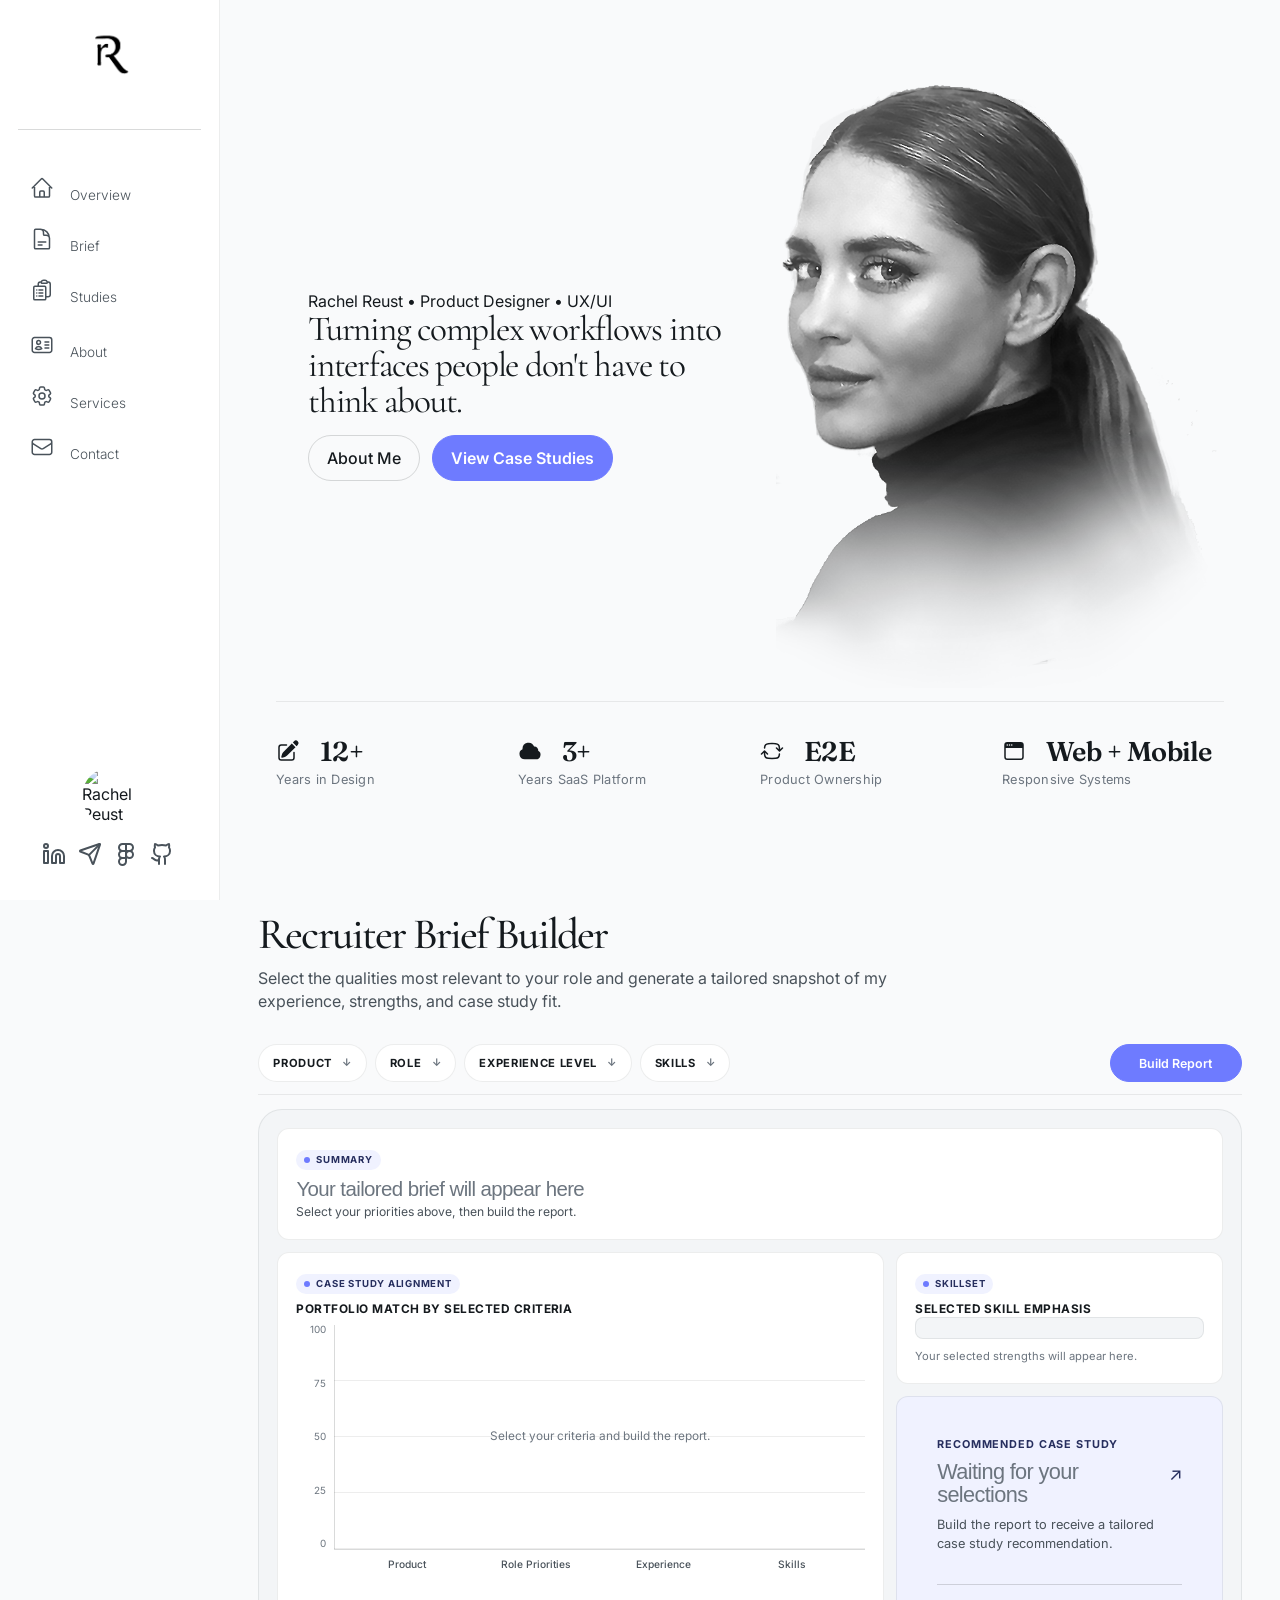
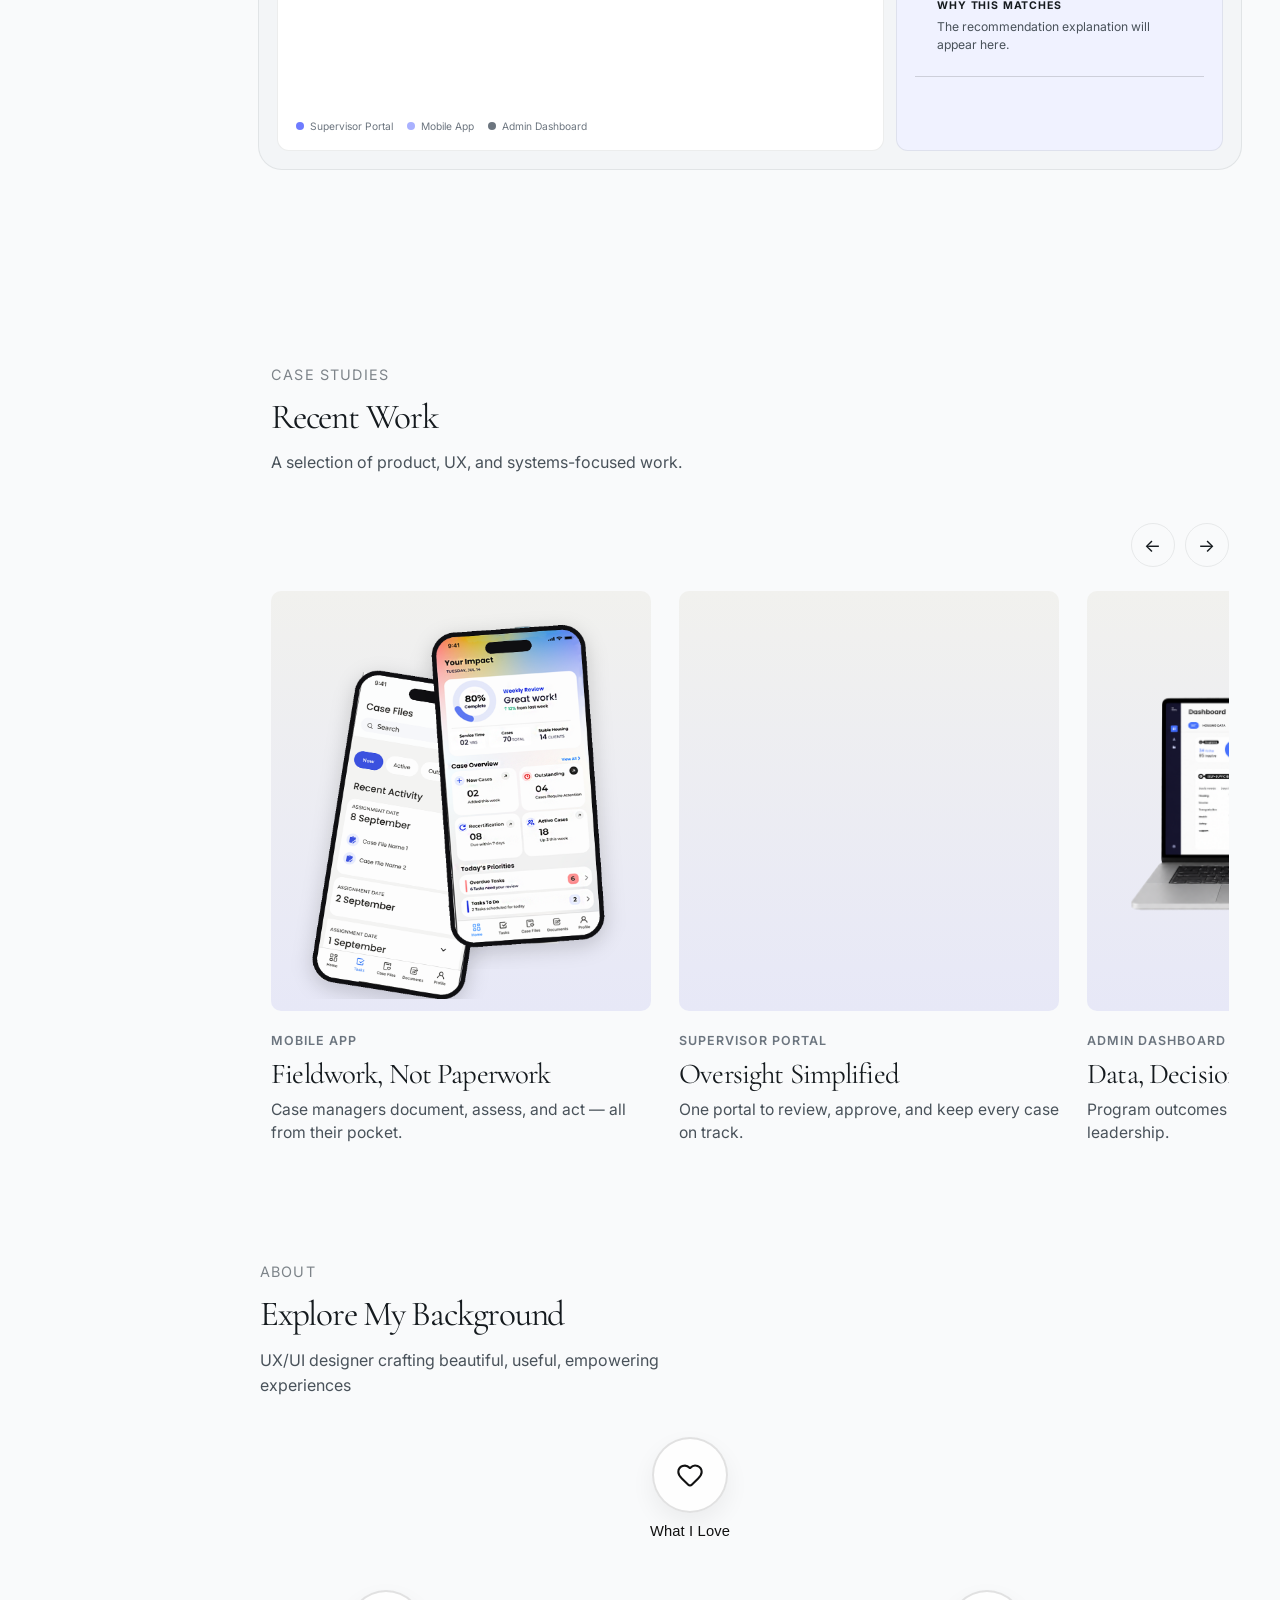
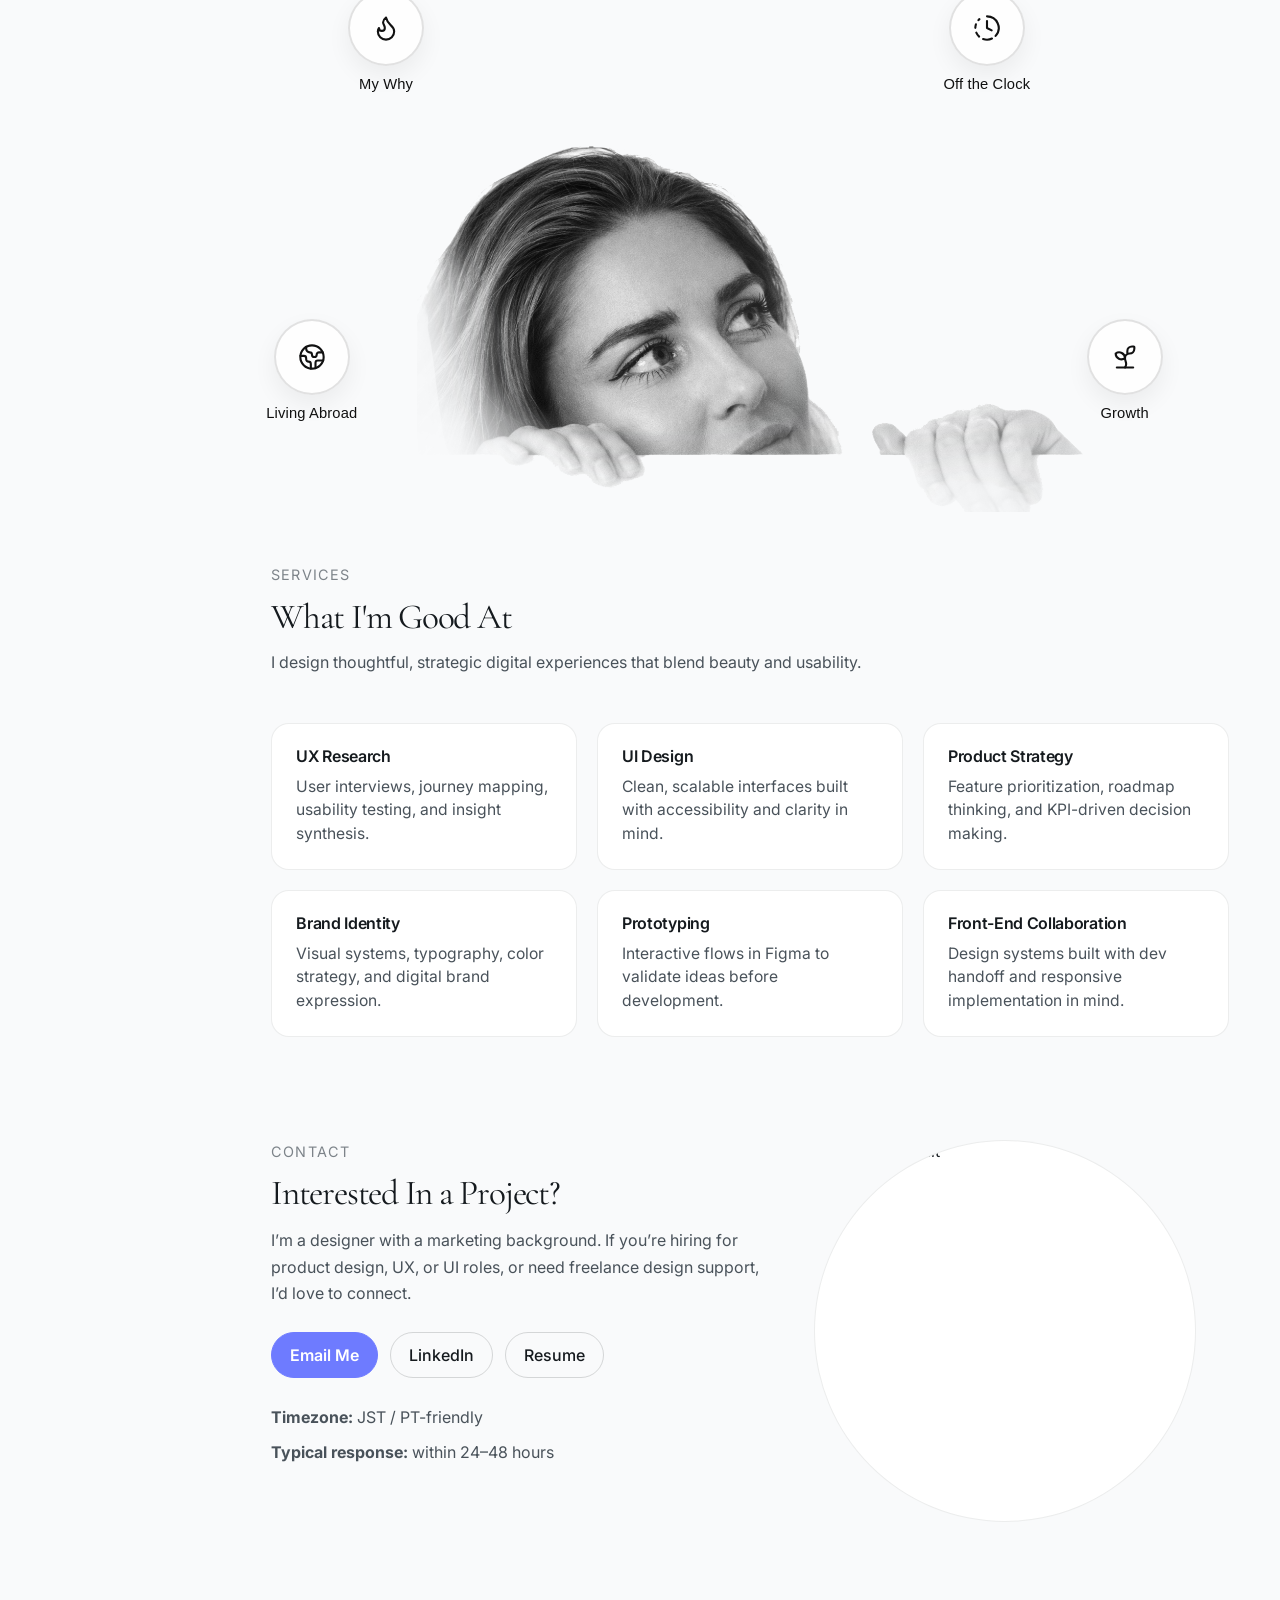
==== index.html @ 9872419d "Move website files to root for Vercel" ====
<!DOCTYPE html>
<html lang="en">
<head>
  <meta charset="UTF-8" />
  <meta http-equiv="X-UA-Compatible" content="IE=edge" />
  <meta name="viewport" content="width=device-width, initial-scale=1.0" />
  <title>Rachel Reust Portfolio</title>

  <link rel="preconnect" href="https://fonts.googleapis.com" />
  <link rel="preconnect" href="https://fonts.gstatic.com" crossorigin />
  <link
    href="https://fonts.googleapis.com/css2?family=Cormorant+Garamond:wght@500;600;700&family=Fraunces:opsz,wght@9..144,500;9..144,600;9..144,700&family=Inter:wght@400;500;600;700&display=swap"
    rel="stylesheet"
  />

  <link rel="stylesheet" href="css/index.css" />
</head>
<body>
  <nav class="mobileNav" aria-label="Mobile navigation">
    <a href="index.html#heroGrid" class="mobileNavLogo">
      <img src="images/RR-logo.png" alt="Rachel Reust home" />
    </a>
  
    <button
      class="mobileMenuButton"
      type="button"
      aria-label="Open navigation menu"
      aria-expanded="false"
      aria-controls="mobileMenu"
    >
      <svg
        class="menuOpenIcon"
        xmlns="http://www.w3.org/2000/svg"
        viewBox="0 0 24 24"
        fill="none"
        stroke="currentColor"
        stroke-width="2"
        stroke-linecap="round"
      >
        <path d="M4 6h16" />
        <path d="M4 12h16" />
        <path d="M4 18h16" />
      </svg>
  
      <svg
        class="menuCloseIcon"
        xmlns="http://www.w3.org/2000/svg"
        viewBox="0 0 24 24"
        fill="none"
        stroke="currentColor"
        stroke-width="2"
        stroke-linecap="round"
      >
        <path d="M18 6 6 18" />
        <path d="m6 6 12 12" />
      </svg>
    </button>
  
    <div class="mobileMenu" id="mobileMenu">
      <a href="index.html#heroGrid">Overview</a>
      <a href="index.html#recruiterBrief">Brief</a>

      <div class="mobileMenuLabel">Case Studies</div>
  
      <a href="supervisor-case-management-portal.html">
        Supervisor Case Management Portal
      </a>
  
      <a href="admin-panel-case-study.html">
        Admin Reporting Dashboard
      </a>
  
      <a href="mobile-app.html">
        Mobile Case Management App
      </a>
  
      <a href="index.html#aboutHero">About</a>
      <a href="index.html#servicesSection">Services</a>
      <a href="index.html#contact">Contact</a>
    </div>
  </nav>
  <nav id="navBar" aria-label="Primary">
    <div class="navProfile">
      <img
        src="images/RR-logo.png"
        class="logoImg"
        alt="Rachel Reust logo"
      />
    </div>
  
    <div id="sideNavigation">
      <a href="#heroGrid" class="navLink">
        <svg
          xmlns="http://www.w3.org/2000/svg"
          fill="none"
          viewBox="0 0 24 24"
          stroke-width="1.5"
          stroke="currentColor"
          class="navIcon"
        >
          <path
            stroke-linecap="round"
            stroke-linejoin="round"
            d="m2.25 12 8.954-8.955c.44-.439 1.152-.439 1.591 0L21.75 12M4.5 9.75v10.125c0 .621.504 1.125 1.125 1.125H9.75v-4.875c0-.621.504-1.125 1.125-1.125h2.25c.621 0 1.125.504 1.125 1.125V21h4.125c.621 0 1.125-.504 1.125-1.125V9.75M8.25 21h8.25"
          />
        </svg>
  
        <span>Overview</span>
      </a>
  

      <a href="#recruiterBrief" class="navLink">
        <svg
          xmlns="http://www.w3.org/2000/svg"
          fill="none"
          viewBox="0 0 24 24"
          stroke-width="1.5"
          stroke="currentColor"
          class="navIcon"
        >
          <path
            stroke-linecap="round"
            stroke-linejoin="round"
            d="M19.5 14.25v-2.625a3.375 3.375 0 0 0-3.375-3.375h-1.5A1.125 1.125 0 0 1 13.5 7.125v-1.5a3.375 3.375 0 0 0-3.375-3.375H8.25m0 12.75h7.5m-7.5 3H12M10.5 2.25H5.625c-.621 0-1.125.504-1.125 1.125v17.25c0 .621.504 1.125 1.125 1.125h12.75c.621 0 1.125-.504 1.125-1.125V11.25a9 9 0 0 0-9-9Z"
          />
        </svg>

        <span>Brief</span>
      </a>

      <div class="navGroup">
        <a class="navTrigger navLink" href="#studies">
          <svg
            xmlns="http://www.w3.org/2000/svg"
            fill="none"
            viewBox="0 0 24 24"
            stroke-width="1.5"
            stroke="currentColor"
            class="navIcon"
          >
            <path
              stroke-linecap="round"
              stroke-linejoin="round"
              d="M9 12h3.75M9 15h3.75M9 18h3.75m3 .75H18a2.25 2.25 0 0 0 2.25-2.25V6.108c0-1.135-.845-2.098-1.976-2.192a48.424 48.424 0 0 0-1.123-.08m-5.801 0c-.065.21-.1.433-.1.664 0 .414.336.75.75.75h4.5a.75.75 0 0 0 .75-.75 2.25 2.25 0 0 0-.1-.664m-5.8 0A2.251 2.251 0 0 1 13.5 2.25H15c1.012 0 1.867.668 2.15 1.586m-5.8 0c-.376.023-.75.05-1.124.08C9.095 4.01 8.25 4.973 8.25 6.108V8.25m0 0H4.875c-.621 0-1.125.504-1.125 1.125v11.25c0 .621.504 1.125 1.125 1.125h9.75c.621 0 1.125-.504 1.125-1.125V9.375c0-.621-.504-1.125-1.125-1.125H8.25ZM6.75 12h.008v.008H6.75V12Zm0 3h.008v.008H6.75V15Zm0 3h.008v.008H6.75V18Z"
            />
          </svg>
  
          <span>Studies</span>
        </a>
  
        <div class="subMenu">
          <a href="supervisor-case-management-portal.html">
            Supervisor Case Management Portal
          </a>
  
          <a href="admin-panel-case-study.html">
            Admin Reporting Dashboard
          </a>
  
          <a href="mobile-app.html">
            Mobile Case Management App
          </a>
        </div>
      </div>
  
      <a href="#aboutHero" class="navLink">
        <svg
          xmlns="http://www.w3.org/2000/svg"
          fill="none"
          viewBox="0 0 24 24"
          stroke-width="1.5"
          stroke="currentColor"
          class="navIcon"
        >
          <path
            stroke-linecap="round"
            stroke-linejoin="round"
            d="M15 9h3.75M15 12h3.75M15 15h3.75M4.5 19.5h15a2.25 2.25 0 0 0 2.25-2.25V6.75A2.25 2.25 0 0 0 19.5 4.5h-15a2.25 2.25 0 0 0-2.25 2.25v10.5A2.25 2.25 0 0 0 4.5 19.5Zm6-10.125a1.875 1.875 0 1 1-3.75 0 1.875 1.875 0 0 1 3.75 0Zm1.294 6.336a6.721 6.721 0 0 1-3.17.789 6.721 6.721 0 0 1-3.168-.789 3.376 3.376 0 0 1 6.338 0Z"
          />
        </svg>
  
        <span>About</span>
      </a>
  
      <a href="#servicesSection" class="navLink">
        <svg
          xmlns="http://www.w3.org/2000/svg"
          fill="none"
          viewBox="0 0 24 24"
          stroke-width="1.5"
          stroke="currentColor"
          class="navIcon"
        >
          <path
            stroke-linecap="round"
            stroke-linejoin="round"
            d="M9.594 3.94c.09-.542.56-.94 1.11-.94h2.593c.55 0 1.02.398 1.11.94l.213 1.281c.063.374.313.686.645.87.074.04.147.083.22.127.325.196.72.257 1.075.124l1.217-.456a1.125 1.125 0 0 1 1.37.49l1.296 2.247a1.125 1.125 0 0 1-.26 1.431l-1.003.827c-.293.241-.438.613-.43.992a7.723 7.723 0 0 1 0 .255c-.008.378.137.75.43.991l1.004.827c.424.35.534.955.26 1.43l-1.298 2.247a1.125 1.125 0 0 1-1.369.491l-1.217-.456c-.355-.133-.75-.072-1.076.124a6.47 6.47 0 0 1-.22.128c-.331.183-.581.495-.644.869l-.213 1.281c-.09.543-.56.94-1.11.94h-2.594c-.55 0-1.019-.398-1.11-.94l-.213-1.281c-.062-.374-.312-.686-.644-.87a6.52 6.52 0 0 1-.22-.127c-.325-.196-.72-.257-1.076-.124l-1.217.456a1.125 1.125 0 0 1-1.369-.49l-1.297-2.247a1.125 1.125 0 0 1 .26-1.431l1.004-.827c.292-.24.437-.613.43-.991a6.932 6.932 0 0 1 0-.255c.007-.38-.138-.751-.43-.992l-1.004-.827a1.125 1.125 0 0 1-.26-1.43l1.297-2.247a1.125 1.125 0 0 1 1.37-.491l1.216.456c.356.133.751.072 1.076-.124.072-.044.146-.086.22-.128.332-.183.582-.495.644-.869l.214-1.28Z"
          />
  
          <path
            stroke-linecap="round"
            stroke-linejoin="round"
            d="M15 12a3 3 0 1 1-6 0 3 3 0 0 1 6 0Z"
          />
        </svg>
  
        <span>Services</span>
      </a>
  
      <a href="#contact" class="navLink">
        <svg
          xmlns="http://www.w3.org/2000/svg"
          fill="none"
          viewBox="0 0 24 24"
          stroke-width="1.5"
          stroke="currentColor"
          class="navIcon"
        >
          <path
            stroke-linecap="round"
            stroke-linejoin="round"
            d="M21.75 6.75v10.5a2.25 2.25 0 0 1-2.25 2.25h-15a2.25 2.25 0 0 1-2.25-2.25V6.75m19.5 0A2.25 2.25 0 0 0 19.5 4.5h-15a2.25 2.25 0 0 0-2.25 2.25m19.5 0v.243a2.25 2.25 0 0 1-1.07 1.916l-7.5 4.615a2.25 2.25 0 0 1-2.36 0L3.32 8.91a2.25 2.25 0 0 1-1.07-1.916V6.75"
          />
        </svg>
  
        <span>Contact</span>
      </a>
    </div>
  
    <img
      src="images/portrait.png"
      class="profilePic"
      alt="Rachel Reust profile portrait"
    />
  
    <div class="social-icons">
      <a href="#" class="icon-link" aria-label="LinkedIn">
        <svg
          xmlns="http://www.w3.org/2000/svg"
          viewBox="0 0 24 24"
          fill="none"
          stroke="currentColor"
          stroke-width="2"
          stroke-linecap="round"
          stroke-linejoin="round"
        >
          <path d="M16 8a6 6 0 0 1 6 6v7h-4v-7a2 2 0 0 0-2-2 2 2 0 0 0-2 2v7h-4v-7a6 6 0 0 1 6-6z" />
          <rect width="4" height="12" x="2" y="9" />
          <circle cx="4" cy="4" r="2" />
        </svg>
      </a>
  
      <a href="#" class="icon-link" aria-label="Send message">
        <svg
          xmlns="http://www.w3.org/2000/svg"
          viewBox="0 0 24 24"
          fill="none"
          stroke="currentColor"
          stroke-width="2"
          stroke-linecap="round"
          stroke-linejoin="round"
        >
          <path d="M14.536 21.686a.5.5 0 0 0 .937-.024l6.5-19a.496.496 0 0 0-.635-.635l-19 6.5a.5.5 0 0 0-.024.937l7.93 3.18a2 2 0 0 1 1.112 1.11z" />
          <path d="m21.854 2.147-10.94 10.939" />
        </svg>
      </a>
  
      <a href="#" class="icon-link" aria-label="Figma">
        <svg
          xmlns="http://www.w3.org/2000/svg"
          width="24"
          height="24"
          viewBox="0 0 24 24"
          fill="none"
          stroke="currentColor"
          stroke-width="2"
          stroke-linecap="round"
          stroke-linejoin="round"
        >
          <path d="M5 5.5A3.5 3.5 0 0 1 8.5 2H12v7H8.5A3.5 3.5 0 0 1 5 5.5z" />
          <path d="M12 2h3.5a3.5 3.5 0 1 1 0 7H12V2z" />
          <path d="M12 12.5a3.5 3.5 0 1 1 7 0 3.5 3.5 0 1 1-7 0z" />
          <path d="M5 19.5A3.5 3.5 0 0 1 8.5 16H12v3.5a3.5 3.5 0 1 1-7 0z" />
          <path d="M5 12.5A3.5 3.5 0 0 1 8.5 9H12v7H8.5A3.5 3.5 0 0 1 5 12.5z" />
        </svg>
      </a>
  
      <a href="#" class="icon-link" aria-label="GitHub">
        <svg
          xmlns="http://www.w3.org/2000/svg"
          width="24"
          height="24"
          viewBox="0 0 24 24"
          fill="none"
          stroke="currentColor"
          stroke-width="2"
          stroke-linecap="round"
          stroke-linejoin="round"
        >
          <path d="M15 22v-4a4.8 4.8 0 0 0-1-3.5c3 0 6-2 6-5.5.08-1.25-.27-2.48-1-3.5.28-1.15.28-2.35 0-3.5 0 0-1 0-3 1.5-2.64-.5-5.36-.5-8 0C6 2 5 2 5 2c-.3 1.15-.3 2.35 0 3.5A5.403 5.403 0 0 0 4 9c0 3.5 3 5.5 6 5.5-.39.49-.68 1.05-.85 1.65-.17.6-.22 1.23-.15 1.85v4" />
          <path d="M9 18c-4.51 2-5-2-7-2" />
        </svg>
      </a>
    </div>
  </nav>
  <main id="page">
    <section id="heroGrid">
      <div class="heroCard">
        <span class="eyebrow">Rachel Reust • Product Designer • UX/UI</span>
        <h2>Turning complex workflows into interfaces people don't have to think about.</h2>

        <div class="heroActions">
          <a class="secondaryButton" href="#aboutHero">About Me</a>
          <a class="primaryButton" href="#studies">View Case Studies</a>
        </div>
      </div>

      <div class="heroImage">
        <img src="images/PortfolioProPic.png" alt="Rachel portrait" />
      </div>

      <div class="heroKPI">
        <div class="kpi">
          <div class="kpi-top">
            <svg xmlns="http://www.w3.org/2000/svg" viewBox="0 0 24 24" fill="currentColor" class="navIcon">
              <path d="M21.731 2.269a2.625 2.625 0 0 0-3.712 0l-1.157 1.157 3.712 3.712 1.157-1.157a2.625 2.625 0 0 0 0-3.712ZM19.513 8.199l-3.712-3.712-8.4 8.4a5.25 5.25 0 0 0-1.32 2.214l-.8 2.685a.75.75 0 0 0 .933.933l2.685-.8a5.25 5.25 0 0 0 2.214-1.32l8.4-8.4Z" />
              <path d="M5.25 5.25a3 3 0 0 0-3 3v10.5a3 3 0 0 0 3 3h10.5a3 3 0 0 0 3-3V13.5a.75.75 0 0 0-1.5 0v5.25a1.5 1.5 0 0 1-1.5 1.5H5.25a1.5 1.5 0 0 1-1.5-1.5V8.25a1.5 1.5 0 0 1 1.5-1.5h5.25a.75.75 0 0 0 0-1.5H5.25Z" />
            </svg>
            <span class="kpi-num">12+</span>
          </div>
          <div class="kpi-label">Years in Design</div>
        </div>

        <div class="kpi">
          <div class="kpi-top">
            <svg xmlns="http://www.w3.org/2000/svg" viewBox="0 0 24 24" fill="currentColor" class="navIcon">
              <path fill-rule="evenodd" d="M4.5 9.75a6 6 0 0 1 11.573-2.226 3.75 3.75 0 0 1 4.133 4.303A4.5 4.5 0 0 1 18 20.25H6.75a5.25 5.25 0 0 1-2.23-10.004 6.072 6.072 0 0 1-.02-.496Z" clip-rule="evenodd" />
            </svg>
            <span class="kpi-num">3+</span>
          </div>
          <div class="kpi-label">Years SaaS Platform</div>
        </div>

        <div class="kpi">
          <div class="kpi-top">
            <svg xmlns="http://www.w3.org/2000/svg" viewBox="0 0 24 24" fill="currentColor" class="navIcon">
              <path fill-rule="evenodd" d="M12 5.25c1.213 0 2.415.046 3.605.135a3.256 3.256 0 0 1 3.01 3.01c.044.583.077 1.17.1 1.759L17.03 8.47a.75.75 0 1 0-1.06 1.06l3 3a.75.75 0 0 0 1.06 0l3-3a.75.75 0 0 0-1.06-1.06l-1.752 1.751c-.023-.65-.06-1.296-.108-1.939a4.756 4.756 0 0 0-4.392-4.392 49.422 49.422 0 0 0-7.436 0A4.756 4.756 0 0 0 3.89 8.282c-.017.224-.033.447-.046.672a.75.75 0 1 0 1.497.092c.013-.217.028-.434.044-.651a3.256 3.256 0 0 1 3.01-3.01c1.19-.09 2.392-.135 3.605-.135Zm-6.97 6.22a.75.75 0 0 0-1.06 0l-3 3a.75.75 0 1 0 1.06 1.06l1.752-1.751c.023.65.06 1.296.108 1.939a4.756 4.756 0 0 0 4.392 4.392 49.413 49.413 0 0 0 7.436 0 4.756 4.756 0 0 0 4.392-4.392c.017-.223.032-.447.046-.672a.75.75 0 0 0-1.497-.092c-.013.217-.028.434-.044.651a3.256 3.256 0 0 1-3.01 3.01 47.953 47.953 0 0 1-7.21 0 3.256 3.256 0 0 1-3.01-3.01 47.759 47.759 0 0 1-.1-1.759L6.97 15.53a.75.75 0 0 0 1.06-1.06l-3-3Z" clip-rule="evenodd" />
            </svg>
            <span class="kpi-num">E2E</span>
          </div>
          <div class="kpi-label">Product Ownership</div>
        </div>

        <div class="kpi">
          <div class="kpi-top">
            <svg xmlns="http://www.w3.org/2000/svg" viewBox="0 0 24 24" fill="currentColor" class="navIcon">
              <path fill-rule="evenodd" d="M2.25 6a3 3 0 0 1 3-3h13.5a3 3 0 0 1 3 3v12a3 3 0 0 1-3 3H5.25a3 3 0 0 1-3-3V6Zm18 3H3.75v9a1.5 1.5 0 0 0 1.5 1.5h13.5a1.5 1.5 0 0 0 1.5-1.5V9Zm-15-3.75A.75.75 0 0 0 4.5 6v.008c0 .414.336.75.75.75h.008a.75.75 0 0 0 .75-.75V6a.75.75 0 0 0-.75-.75H5.25Zm1.5.75a.75.75 0 0 1 .75-.75h.008a.75.75 0 0 1 .75.75v.008a.75.75 0 0 1-.75.75H7.5a.75.75 0 0 1-.75-.75V6Zm3-.75A.75.75 0 0 0 9 6v.008c0 .414.336.75.75.75h.008a.75.75 0 0 0 .75-.75V6a.75.75 0 0 0-.75-.75H9.75Z" clip-rule="evenodd" />
            </svg>
            <span class="kpi-num">Web + Mobile</span>
          </div>
          <div class="kpi-label">Responsive Systems</div>
        </div>
      </div>
    </section>

<!-- =====================================================
     RECRUITER BRIEF BUILDER
===================================================== -->

<section
  class="recruiterBrief"
  id="recruiterBrief"
  aria-labelledby="recruiterBriefTitle"
>
  <div class="briefReport">

    <!-- =========================
         HEADER
    ========================== -->

    <header class="briefHeader">
      <h2 id="recruiterBriefTitle">
        Recruiter Brief Builder
      </h2>

      <p>
        Select the qualities most relevant to your role and generate a
        tailored snapshot of my experience, strengths, and case study fit.
      </p>
    </header>

    <!-- =========================
         FILTER TOOLBAR
    ========================== -->

    <form
      class="briefFilterBar"
      id="briefFilterForm"
    >
      <!-- PRODUCT -->

      <details class="briefDropdown">
        <summary>
          <span>Product</span>

          <span
            class="briefDropdownChevron"
            aria-hidden="true"
          >
            ↓
          </span>
        </summary>

        <div class="briefDropdownMenu">
          <p class="briefDropdownHeading">
            Product Type
          </p>

          <label class="filterOption">
            <input
              type="radio"
              name="product"
              value="b2b"
            />
            <span>B2B / SaaS</span>
          </label>

          <label class="filterOption">
            <input
              type="radio"
              name="product"
              value="internalTools"
            />
            <span>Internal Tools</span>
          </label>

          <label class="filterOption">
            <input
              type="radio"
              name="product"
              value="mobile"
            />
            <span>Mobile Products</span>
          </label>
        </div>
      </details>

      <!-- ROLE -->

      <details class="briefDropdown briefDropdownWide">
        <summary>
          <span>Role</span>

          <span
            class="briefDropdownChevron"
            aria-hidden="true"
          >
            ↓
          </span>
        </summary>

        <div class="briefDropdownMenu">
          <p class="briefDropdownHeading">
            Select up to three
          </p>

          <label class="filterOption">
            <input
              type="checkbox"
              name="role"
              value="productThinking"
            />
            <span>Product Thinking</span>
          </label>

          <label class="filterOption">
            <input
              type="checkbox"
              name="role"
              value="workflowSystems"
            />
            <span>Workflow &amp; Systems</span>
          </label>

          <label class="filterOption">
            <input
              type="checkbox"
              name="role"
              value="interactionDesign"
            />
            <span>Interaction Design</span>
          </label>

          <label class="filterOption">
            <input
              type="checkbox"
              name="role"
              value="interfaceDesign"
            />
            <span>Interface Design</span>
          </label>

          <label class="filterOption">
            <input
              type="checkbox"
              name="role"
              value="researchSynthesis"
            />
            <span>Research &amp; Synthesis</span>
          </label>

          <label class="filterOption">
            <input
              type="checkbox"
              name="role"
              value="prototyping"
            />
            <span>Prototyping</span>
          </label>

          <label class="filterOption">
            <input
              type="checkbox"
              name="role"
              value="collaboration"
            />
            <span>Collaboration</span>
          </label>
        </div>
      </details>

      <!-- EXPERIENCE LEVEL -->

      <details class="briefDropdown">
        <summary>
          <span>Experience Level</span>

          <span
            class="briefDropdownChevron"
            aria-hidden="true"
          >
            ↓
          </span>
        </summary>

        <div class="briefDropdownMenu">
          <p class="briefDropdownHeading">
            Role Expectation
          </p>

          <label class="filterOption">
            <input
              type="radio"
              name="experienceLevel"
              value="developing"
            />
            <span>Developing</span>
          </label>

          <label class="filterOption">
            <input
              type="radio"
              name="experienceLevel"
              value="strong"
            />
            <span>Strong IC</span>
          </label>

          <label class="filterOption">
            <input
              type="radio"
              name="experienceLevel"
              value="advanced"
            />
            <span>Advanced / Strategic</span>
          </label>
        </div>
      </details>

      <!-- SKILLS -->

      <details class="briefDropdown briefDropdownWide">
        <summary>
          <span>Skills</span>

          <span
            class="briefDropdownChevron"
            aria-hidden="true"
          >
            ↓
          </span>
        </summary>

        <div class="briefDropdownMenu">
          <p class="briefDropdownHeading">
            Select up to three
          </p>

          <label class="filterOption">
            <input
              type="checkbox"
              name="strength"
              value="communication"
            />
            <span>Communication</span>
          </label>

          <label class="filterOption">
            <input
              type="checkbox"
              name="strength"
              value="userEmpathy"
            />
            <span>User Empathy</span>
          </label>

          <label class="filterOption">
            <input
              type="checkbox"
              name="strength"
              value="stakeholderAlignment"
            />
            <span>Stakeholder Alignment</span>
          </label>

          <label class="filterOption">
            <input
              type="checkbox"
              name="strength"
              value="adaptability"
            />
            <span>Adaptability</span>
          </label>

          <label class="filterOption">
            <input
              type="checkbox"
              name="strength"
              value="teamCollaboration"
            />
            <span>Team Collaboration</span>
          </label>

          <label class="filterOption">
            <input
              type="checkbox"
              name="strength"
              value="fastPacedDelivery"
            />
            <span>Fast-Paced Delivery</span>
          </label>
        </div>
      </details>

      <button
        class="primaryButton briefBuildButton"
        id="generateBrief"
        type="button"
      >
        Build Report
      </button>
    </form>

    <!-- =========================
         REPORT DASHBOARD
    ========================== -->

    <div
      class="briefReportShell"
      id="briefResults"
      aria-live="polite"
    >
      <!-- SUMMARY -->

      <section
        class="card reportSummary is-empty"
        id="reportSummary"
      >
        <span class="reportLabel">
          Summary
        </span>

        <h3
          class="reportSummaryTitle"
          id="briefSummaryTitle"
        >
          Your tailored brief will appear here
        </h3>

        <p
          class="reportSummaryCopy"
          id="briefSummaryCopy"
        >
          Select your priorities above, then build the report.
        </p>
      </section>

      <div class="reportGrid">

        <!-- =========================
             PORTFOLIO MATCH CHART
        ========================== -->

        <section class="card capabilityCard">
          <div class="reportCardHeader">
            <div>
              <span class="reportLabel">
                Case Study Alignment
              </span>

              <h3 class="reportCardTitle">
                Portfolio Match by Selected Criteria
              </h3>
            </div>
          </div>

          <div class="briefChartScroller">
            <div class="briefChartInner">

              <div class="briefChartBody">

                <!-- Y AXIS -->

                <div
                  class="briefChartScale"
                  aria-hidden="true"
                >
                  <span>100</span>
                  <span>75</span>
                  <span>50</span>
                  <span>25</span>
                  <span>0</span>
                </div>

                <!-- GRAPH CANVAS -->

                <div
                  class="briefChartCanvas"
                  id="briefChartCanvas"
                >
                  <div class="briefChartGroups">

                    <!-- PRODUCT GROUP -->

                    <div class="briefChartGroup">
                      <div class="briefChartGroupBars">
                        <div
                          class="briefComparisonBar briefComparisonBar--supervisor"
                          id="bar-supervisor-product"
                          role="progressbar"
                          aria-label="Supervisor portal product match"
                          aria-valuemin="0"
                          aria-valuemax="100"
                          aria-valuenow="0"
                        ></div>

                        <div
                          class="briefComparisonBar briefComparisonBar--mobile"
                          id="bar-mobile-product"
                          role="progressbar"
                          aria-label="Mobile app product match"
                          aria-valuemin="0"
                          aria-valuemax="100"
                          aria-valuenow="0"
                        ></div>

                        <div
                          class="briefComparisonBar briefComparisonBar--admin"
                          id="bar-admin-product"
                          role="progressbar"
                          aria-label="Admin dashboard product match"
                          aria-valuemin="0"
                          aria-valuemax="100"
                          aria-valuenow="0"
                        ></div>
                      </div>
                    </div>

                    <!-- ROLE GROUP -->

                    <div class="briefChartGroup">
                      <div class="briefChartGroupBars">
                        <div
                          class="briefComparisonBar briefComparisonBar--supervisor"
                          id="bar-supervisor-role"
                          role="progressbar"
                          aria-label="Supervisor portal role match"
                          aria-valuemin="0"
                          aria-valuemax="100"
                          aria-valuenow="0"
                        ></div>

                        <div
                          class="briefComparisonBar briefComparisonBar--mobile"
                          id="bar-mobile-role"
                          role="progressbar"
                          aria-label="Mobile app role match"
                          aria-valuemin="0"
                          aria-valuemax="100"
                          aria-valuenow="0"
                        ></div>

                        <div
                          class="briefComparisonBar briefComparisonBar--admin"
                          id="bar-admin-role"
                          role="progressbar"
                          aria-label="Admin dashboard role match"
                          aria-valuemin="0"
                          aria-valuemax="100"
                          aria-valuenow="0"
                        ></div>
                      </div>
                    </div>

                    <!-- EXPERIENCE GROUP -->

                    <div class="briefChartGroup">
                      <div class="briefChartGroupBars">
                        <div
                          class="briefComparisonBar briefComparisonBar--supervisor"
                          id="bar-supervisor-experience"
                          role="progressbar"
                          aria-label="Supervisor portal experience match"
                          aria-valuemin="0"
                          aria-valuemax="100"
                          aria-valuenow="0"
                        ></div>

                        <div
                          class="briefComparisonBar briefComparisonBar--mobile"
                          id="bar-mobile-experience"
                          role="progressbar"
                          aria-label="Mobile app experience match"
                          aria-valuemin="0"
                          aria-valuemax="100"
                          aria-valuenow="0"
                        ></div>

                        <div
                          class="briefComparisonBar briefComparisonBar--admin"
                          id="bar-admin-experience"
                          role="progressbar"
                          aria-label="Admin dashboard experience match"
                          aria-valuemin="0"
                          aria-valuemax="100"
                          aria-valuenow="0"
                        ></div>
                      </div>
                    </div>

                    <!-- SKILLS GROUP -->

                    <div class="briefChartGroup">
                      <div class="briefChartGroupBars">
                        <div
                          class="briefComparisonBar briefComparisonBar--supervisor"
                          id="bar-supervisor-skills"
                          role="progressbar"
                          aria-label="Supervisor portal skills match"
                          aria-valuemin="0"
                          aria-valuemax="100"
                          aria-valuenow="0"
                        ></div>

                        <div
                          class="briefComparisonBar briefComparisonBar--mobile"
                          id="bar-mobile-skills"
                          role="progressbar"
                          aria-label="Mobile app skills match"
                          aria-valuemin="0"
                          aria-valuemax="100"
                          aria-valuenow="0"
                        ></div>

                        <div
                          class="briefComparisonBar briefComparisonBar--admin"
                          id="bar-admin-skills"
                          role="progressbar"
                          aria-label="Admin dashboard skills match"
                          aria-valuemin="0"
                          aria-valuemax="100"
                          aria-valuenow="0"
                        ></div>
                      </div>
                    </div>
                  </div>

                  <p
                    class="briefChartEmpty"
                    id="briefChartEmpty"
                  >
                    Select your criteria and build the report.
                  </p>
                </div>
              </div>

              <!-- X AXIS LABELS -->

              <div
                class="briefChartLabels"
                aria-hidden="true"
              >
                <span>Product</span>
                <span>Role Priorities</span>
                <span>Experience</span>
                <span>Skills</span>
              </div>
            </div>
          </div>

          <!-- CHART LEGEND -->

          <div class="briefChartLegend">
            <span>
              <i class="briefLegendDot briefLegendDot--supervisor"></i>
              Supervisor Portal
            </span>

            <span>
              <i class="briefLegendDot briefLegendDot--mobile"></i>
              Mobile App
            </span>

            <span>
              <i class="briefLegendDot briefLegendDot--admin"></i>
              Admin Dashboard
            </span>
          </div>
        </section>

        <!-- =========================
             RIGHT COLUMN
        ========================== -->

        <div class="reportColumn">

          <!-- SKILL EMPHASIS -->

          <section class="card briefSkillCard">
            <span class="reportLabel">
              Skillset
            </span>

            <h3 class="reportCardTitle">
              Selected Skill Emphasis
            </h3>

            <div
              class="briefSkillTrack"
              aria-label="Selected skill emphasis"
            >
              <span
                class="briefSkillSegment briefSkillSegment--one"
                id="skillSegment1"
              ></span>

              <span
                class="briefSkillSegment briefSkillSegment--two"
                id="skillSegment2"
              ></span>

              <span
                class="briefSkillSegment briefSkillSegment--three"
                id="skillSegment3"
              ></span>
            </div>

            <div
              class="briefSkillLegend"
              id="skillLegend"
            >
              <p class="briefEmptyCopy">
                Your selected strengths will appear here.
              </p>
            </div>
          </section>

          <!-- RECOMMENDATION -->

          <article
            class="card recommendationCard is-empty"
            id="recommendationCard"
          >
            <div class="recommendationBody">
              <p class="recommendationEyebrow">
                Recommended Case Study
              </p>

              <div class="recommendationTitleRow">
                <h3 id="recommendationTitle">
                  Waiting for your selections
                </h3>

                <span
                  class="recommendationArrow"
                  aria-hidden="true"
                >
                  ↗
                </span>
              </div>

              <p id="recommendationDescription">
                Build the report to receive a tailored case study
                recommendation.
              </p>

              <div
                class="tags recommendationTags"
                id="recommendationTags"
                aria-label="Recommended case study attributes"
              ></div>

              <div class="recommendationReason">
                <h4 class="recommendationReasonTitle">
                  Why This Matches
                </h4>

                <p id="recommendationReason">
                  The recommendation explanation will appear here.
                </p>
              </div>
            </div>

            <div class="recommendationActions">
              <a
                class="primaryButton"
                id="recommendationLink"
                href="#"
                hidden
              >
                View Case Study
                <span aria-hidden="true">→</span>
              </a>
            </div>
          </article>
        </div>
      </div>
    </div>
  </div>
</section>
    
    <script src="recruiter-brief.js"></script>




    <section id="studies">
      <section id="carouselSection">
        <p class="aboutEyebrow">Case Studies</p>

        <div class="sectionHeader">
          <h2>Recent Work</h2>
          <p>A selection of product, UX, and systems-focused work.</p>
        </div>

        <div class="carouselNav">
          <a href="#project1" class="carouselBtn prev" aria-label="Previous project">←</a>
          <a href="#project3" class="carouselBtn next" aria-label="Next project">→</a>
        </div>

        <div class="carouselWrapper">
          <div class="carouselTrack">
            <a class="projectCard" id="project1" href="mobile-app.html">
              <div class="cardImage"><img src="images/card-img-1.png"></div>
              <span class="projectMeta">Mobile App</span>
              <h2>Fieldwork, Not Paperwork</h2>
              <p>Case managers document, assess, and act — all from their pocket.</p>
            </a>

            <a class="projectCard" id="project2" href="supervisor-case-management-portal.html">
              <div class="cardImage"></div>
              <span class="projectMeta">Supervisor Portal</span>
              <h2>Oversight Simplified</h2>
              <p>One portal to review, approve, and keep every case on track.</p>
            </a>

            <a class="projectCard" id="project3" href="admin-panel-case-study.html">
              <div class="cardImage"><img src="images/CaseStudyHero.png"></div>
              <span class="projectMeta">Admin Dashboard</span>
              <h2>Data, Decision-Ready</h2>
              <p>Program outcomes and funding, distilled for leadership.</p>
            </a>
          </div>
        </div>
      </section>
    </section>

    <section id="aboutHero" class="aboutHero">
      <div class="aboutIntro">
        <p class="aboutEyebrow">About</p>
        <h2>Explore My Background</h2>
        <p>UX/UI designer crafting beautiful, useful, empowering experiences</p>
      </div>

      <div class="aboutStage">
        <div class="orbitRow">
          <button class="orbitBtn orbitBtn--why" data-target="why" aria-label="My Why Behind Design">
            <span class="orbitBtn__icon" aria-hidden="true">
              <svg xmlns="http://www.w3.org/2000/svg" width="24" height="24" viewBox="0 0 24 24" fill="none" stroke="currentColor" stroke-width="2" stroke-linecap="round" stroke-linejoin="round">
                <path d="M12 3q1 4 4 6.5t3 5.5a1 1 0 0 1-14 0 5 5 0 0 1 1-3 1 1 0 0 0 5 0c0-2-1.5-3-1.5-5q0-2 2.5-4" />
              </svg>
            </span>
            <span class="orbitBtn__label">My Why</span>
          </button>

          <button class="orbitBtn orbitBtn--love" data-target="love" aria-label="Things I Love About Design">
            <span class="orbitBtn__icon" aria-hidden="true">
              <svg xmlns="http://www.w3.org/2000/svg" width="24" height="24" viewBox="0 0 24 24" fill="none" stroke="currentColor" stroke-width="2" stroke-linecap="round" stroke-linejoin="round">
                <path d="M2 9.5a5.5 5.5 0 0 1 9.591-3.676.56.56 0 0 0 .818 0A5.49 5.49 0 0 1 22 9.5c0 2.29-1.5 4-3 5.5l-5.492 5.313a2 2 0 0 1-3 .019L5 15c-1.5-1.5-3-3.2-3-5.5" />
              </svg>
            </span>
            <span class="orbitBtn__label">What I Love</span>
          </button>

          <button class="orbitBtn orbitBtn--not-designing" data-target="not-designing" aria-label="When I’m Not Designing">
            <span class="orbitBtn__icon" aria-hidden="true">
              <svg xmlns="http://www.w3.org/2000/svg" width="24" height="24" viewBox="0 0 24 24" fill="none" stroke="currentColor" stroke-width="2" stroke-linecap="round" stroke-linejoin="round">
                <path d="M12 2a10 10 0 0 1 7.38 16.75" />
                <path d="M12 6v6l4 2" />
                <path d="M2.5 8.875a10 10 0 0 0-.5 3" />
                <path d="M2.83 16a10 10 0 0 0 2.43 3.4" />
                <path d="M4.636 5.235a10 10 0 0 1 .891-.857" />
                <path d="M8.644 21.42a10 10 0 0 0 7.631-.38" />
              </svg>
            </span>
            <span class="orbitBtn__label">Off the Clock</span>
          </button>

          <button class="orbitBtn orbitBtn--grow" data-target="grow" aria-label="How I Want to Grow">
            <span class="orbitBtn__icon" aria-hidden="true">
              <svg xmlns="http://www.w3.org/2000/svg" width="24" height="24" viewBox="0 0 24 24" fill="none" stroke="currentColor" stroke-width="2" stroke-linecap="round" stroke-linejoin="round">
                <path d="M14 9.536V7a4 4 0 0 1 4-4h1.5a.5.5 0 0 1 .5.5V5a4 4 0 0 1-4 4 4 4 0 0 0-4 4c0 2 1 3 1 5a5 5 0 0 1-1 3" />
                <path d="M4 9a5 5 0 0 1 8 4 5 5 0 0 1-8-4" />
                <path d="M5 21h14" />
              </svg>
            </span>
            <span class="orbitBtn__label">Growth</span>
          </button>

          <button class="orbitBtn orbitBtn--abroad" data-target="abroad" aria-label="What I’ve Learned Living Abroad">
            <span class="orbitBtn__icon" aria-hidden="true">
              <svg xmlns="http://www.w3.org/2000/svg" width="24" height="24" viewBox="0 0 24 24" fill="none" stroke="currentColor" stroke-width="2" stroke-linecap="round" stroke-linejoin="round">
                <path d="M21.54 15H17a2 2 0 0 0-2 2v4.54" />
                <path d="M7 3.34V5a3 3 0 0 0 3 3a2 2 0 0 1 2 2c0 1.1.9 2 2 2a2 2 0 0 0 2-2c0-1.1.9-2 2-2h3.17" />
                <path d="M11 21.95V18a2 2 0 0 0-2-2a2 2 0 0 1-2-2v-1a2 2 0 0 0-2-2H2.05" />
                <circle cx="12" cy="12" r="10" />
              </svg>
            </span>
            <span class="orbitBtn__label">Living Abroad</span>
          </button>
        </div>

        <img class="portraitBase" src="images/about me hero.png" alt="Portrait of Rachel" />

        <div class="maskLayer" data-panel="why">
          <video class="maskMedia" autoplay muted loop playsinline>
            <source src="images/vid1.MP4" type="video/mp4" />
          </video>
          <button class="closeBtn" aria-label="Close">✕</button>
          <div class="panelContent">
            <h2>My Why Behind Design</h2>
            <p>
              I’m driven by a passion for creating delightful experiences that flow clearly, intuitively, and beautifully.
              What matters most is helping people move faster, think clearer, and make better decisions through design.
            </p>
          </div>
        </div>

        <div class="maskLayer" data-panel="love">
          <video class="maskMedia" autoplay muted loop playsinline>
            <source src="images/lovevid.MP4" type="video/mp4" />
          </video>
          <button class="closeBtn" aria-label="Close">✕</button>
          <div class="panelContent">
            <h2>Things I Love About Design</h2>
            <p>
              I find beauty in everyday things — from a well-crafted object to a seamless digital interface.
              Thoughtful systems, small interactions, and intentional details are what continue to draw me in.
            </p>
          </div>
        </div>

        <div class="maskLayer" data-panel="not-designing">
          <video class="maskMedia" autoplay muted loop playsinline>
            <source src="images/video4.MP4" type="video/mp4" />
          </video>
          <button class="closeBtn" aria-label="Close">✕</button>
          <div class="panelContent">
            <h2>When I’m Not Designing</h2>
            <p>
              I'm a Navy spouse currently living in Japan with my husband and three boys. Beyond design, you'll find me
              volunteering for the military community, horseback riding, painting, exploring new places, or chasing my husky on long walks.
            </p>
          </div>
        </div>

        <div class="maskLayer" data-panel="grow">
          <img class="maskMedia" src="images/growth.gif" alt="" />
          <button class="closeBtn" aria-label="Close">✕</button>
          <div class="panelContent">
            <h2>How I Want to Grow As A Designer</h2>
            <p>
              I’m focused on growing my product thinking, strategic decision-making, and ability to shape systems
              that create meaningful outcomes at scale.
            </p>
          </div>
        </div>

        <div class="maskLayer" data-panel="abroad">
          <video class="maskMedia" autoplay muted loop playsinline>
            <source src="images/fuji2.MP4" type="video/mp4" />
          </video>
          <button class="closeBtn" aria-label="Close">✕</button>
          <div class="panelContent">
            <h2>What I’ve Learned Living Abroad</h2>
            <p>
              Living in Japan taught me that great design doesn’t need translation. It sharpened my eye for iconography,
              visual signifiers, and the power of intention in everyday design.
            </p>
          </div>
        </div>
      </div>
    </section>

    <section id="servicesSection" class="servicesSection">
      <div class="sectionHeader">
        <p class="aboutEyebrow">Services</p>
        <h2>What I'm Good At</h2>
        <p>I design thoughtful, strategic digital experiences that blend beauty and usability.</p>
      </div>

      <div class="servicesGrid">
        <article class="serviceCard">
          <h3>UX Research</h3>
          <p>User interviews, journey mapping, usability testing, and insight synthesis.</p>
        </article>

        <article class="serviceCard">
          <h3>UI Design</h3>
          <p>Clean, scalable interfaces built with accessibility and clarity in mind.</p>
        </article>

        <article class="serviceCard">
          <h3>Product Strategy</h3>
          <p>Feature prioritization, roadmap thinking, and KPI-driven decision making.</p>
        </article>

        <article class="serviceCard">
          <h3>Brand Identity</h3>
          <p>Visual systems, typography, color strategy, and digital brand expression.</p>
        </article>

        <article class="serviceCard">
          <h3>Prototyping</h3>
          <p>Interactive flows in Figma to validate ideas before development.</p>
        </article>

        <article class="serviceCard">
          <h3>Front-End Collaboration</h3>
          <p>Design systems built with dev handoff and responsive implementation in mind.</p>
        </article>
      </div>
    </section>

    <section id="contact" class="contactSection">
      <div class="contactGrid">
        <div class="contactIntro">
          <p class="aboutEyebrow">Contact</p>
          <h2>Interested In a Project?</h2>
          <p>
            I’m a designer with a marketing background. If you’re hiring for product design, UX, or UI roles,
            or need freelance design support, I’d love to connect.
          </p>

          <div class="contactActions">
            <a class="ctaButton" href="mailto:rachel@email.com?subject=Portfolio%20Inquiry">Email Me</a>
            <a class="secondaryButton" href="https://www.linkedin.com/in/YOUR-LINKEDIN" target="_blank" rel="noopener">LinkedIn</a>
            <a class="secondaryButton" href="resume.pdf" target="_blank" rel="noopener">Resume</a>
          </div>

          <div class="contactMeta">
            <p><strong>Timezone:</strong> JST / PT-friendly</p>
            <p><strong>Typical response:</strong> within 24–48 hours</p>
          </div>
        </div>

        <aside class="card contactCard">
          <img src="images/contactpic.png" alt="Rachel portrait" />
        </aside>
      </div>
    </section>
  </main>

  <script>
    document.addEventListener("DOMContentLoaded", () => {
      const hero = document.querySelector(".aboutHero");
      const buttons = document.querySelectorAll(".orbitBtn");
      const panels = document.querySelectorAll(".maskLayer");
      const closeBtns = document.querySelectorAll(".closeBtn");

      if (!hero || !buttons.length || !panels.length) return;

      let isAnimating = false;

      function closeAll() {
        if (isAnimating) return;
        isAnimating = true;

        hero.classList.remove("is-masked");

        buttons.forEach((button) => {
          button.classList.remove("is-active");
        });

        let activePanelFound = false;

        panels.forEach((panel) => {
          if (panel.classList.contains("is-active")) {
            activePanelFound = true;
            panel.classList.remove("is-active");
            panel.classList.add("is-closing");

            setTimeout(() => {
              panel.classList.remove("is-closing");
              panel.style.removeProperty("--origin-x");
              panel.style.removeProperty("--origin-y");
              isAnimating = false;
            }, 1100);
          }
        });

        if (!activePanelFound) {
          isAnimating = false;
        }
      }

      buttons.forEach((button) => {
        button.addEventListener("click", () => {
          if (isAnimating) return;

          const target = button.dataset.target;
          const panel = document.querySelector(`.maskLayer[data-panel="${target}"]`);
          if (!panel) return;

          const rect = button.getBoundingClientRect();
          const heroRect = hero.getBoundingClientRect();

          const originX = rect.left + rect.width / 2 - heroRect.left;
          const originY = rect.top + rect.height / 2 - heroRect.top;

          panels.forEach((p) => {
            p.classList.remove("is-active", "is-closing");
          });

          buttons.forEach((b) => b.classList.remove("is-active"));

          panel.style.setProperty("--origin-x", `${originX}px`);
          panel.style.setProperty("--origin-y", `${originY}px`);

          hero.classList.add("is-masked");
          button.classList.add("is-active");

          requestAnimationFrame(() => {
            panel.classList.add("is-active");
          });
        });
      });

      closeBtns.forEach((btn) => {
        btn.addEventListener("click", (e) => {
          e.stopPropagation();
          closeAll();
        });
      });

      document.addEventListener("keydown", (e) => {
        if (e.key === "Escape") {
          closeAll();
        }
      });

      panels.forEach((panel) => {
        panel.addEventListener("click", (e) => {
          if (e.target === panel) {
            closeAll();
          }
        });
      });
    });
    
  </script>

  <script>
  const mobileMenuButton = document.querySelector(".mobileMenuButton");
  const mobileMenu = document.querySelector("#mobileMenu");
  const mobileMenuLinks = document.querySelectorAll("#mobileMenu a");

  mobileMenuButton.addEventListener("click", () => {
    const isOpen =
      mobileMenuButton.getAttribute("aria-expanded") === "true";

    mobileMenuButton.setAttribute("aria-expanded", String(!isOpen));
    mobileMenuButton.setAttribute(
      "aria-label",
      isOpen ? "Open navigation menu" : "Close navigation menu"
    );

    mobileMenu.classList.toggle("isOpen");
  });

  mobileMenuLinks.forEach((link) => {
    link.addEventListener("click", () => {
      mobileMenuButton.setAttribute("aria-expanded", "false");
      mobileMenuButton.setAttribute(
        "aria-label",
        "Open navigation menu"
      );

      mobileMenu.classList.remove("isOpen");
    });
  });
</script>
</body>
</html>
---- css/index.css ----
html {
  scroll-behavior: smooth;
}

:root {
  /* CORE NEUTRAL SCALE */
  --gray-0: hsl(0 0% 100%);
  --gray-50: hsl(210 20% 98%);
  --gray-100: hsl(210 20% 96%);
  --gray-200: hsl(210 16% 92%);
  --gray-300: hsl(210 14% 86%);
  --gray-400: hsl(210 10% 64%);
  --gray-500: hsl(210 8% 46%);
  --gray-600: hsl(210 10% 32%);
  --gray-700: hsl(210 12% 22%);
  --gray-800: hsl(210 14% 14%);
  --gray-900: hsl(210 16% 10%);

  /* SEMANTIC TOKENS */
  --bg: var(--gray-50);
  --bg-2: var(--gray-100);
  --surface: var(--gray-0);
  --surface-2: var(--gray-100);
  --card: var(--gray-0);

  --text: var(--gray-900);
  --text-soft: var(--gray-600);
  --text-muted: var(--gray-500);

  --line: hsla(210, 10%, 10%, 0.08);
  --line-strong: hsla(210, 10%, 10%, 0.16);

  /* ACCENT */
  --accent: #6e7bff;
  --accent-light: hsl(232 100% 97%);
  --accent-dark: hsl(232 42% 26%);
  --highlight: var(--accent);

  /* CHART */
  --chart-1: #6e7bff;
  --chart-2: #8a94ff;
  --chart-3: #a9b1ff;
  --chart-4: #c5caff;
  --chart-5: #e0e3ff;

  /* SHADOWS */
  --shadow-sm: 0 2px 10px rgba(0, 0, 0, 0.04);
  --shadow-md: 0 10px 24px rgba(0, 0, 0, 0.06);

  /* RADIUS */
  --radius-xs: 8px;
  --radius-sm: 12px;
  --radius-md: 18px;
  --radius-lg: 24px;
  --radius-pill: 999px;

  /* SPACING */
  --page-pad: clamp(24px, 4vw, 56px);
  --section-pad: clamp(24px, 4vw, 56px);
  --sidebar-width: 220px;
}

body {
  margin: 0;
  font-family: "Inter", sans-serif;
  background: var(--bg);
  color: var(--text);
  -webkit-font-smoothing: antialiased;
  text-rendering: optimizeLegibility;
}

img {
  display: block;
  max-width: 100%;
}



h1,
h2,
h3,
h4 {
  margin-top: 0;
  color: var(--text);
  letter-spacing: -0.035em;
  line-height: 1.02;
}

h1,
h2,
.dash-header,
.dash-title {
  font-family: "Cormorant Garamond", Georgia, serif;
  font-weight: 400;
}

h1 {
  font-size: clamp(2.2rem, 6vw, 3.4rem);
}

h2 {
  margin: 0 0 16px;
  font-size: clamp(1.8rem, 4vw, 2.2rem);
}

h3 {
  font-size: 1rem;
  font-weight: 600;
  letter-spacing: -0.02em;
}

p {
  margin: 0;
  max-width: 100%;
  color: var(--text-soft);
  line-height: 1.65;
}

.container {
  padding: 2%;
}

/* =========================
   SIDEBAR / NAV
========================= */

.navProfile {
  display: flex;
  flex-direction: column;
  align-items: center;
  width: 100%;
  margin-bottom: 28px;
}

.name {
  align-self: center;
  margin-top: 8px;
  color: var(--text);
  line-height: 1;
  font-size: 0.8em;
}

.profilePic {
  width: 56px;
  height: 56px;
  align-self: center;
  margin-top: auto;
  padding: 12px;
  border-radius: 50%;
}

.logoImg {
  width: 56px;
  height: auto;
}

#navBar {
  position: fixed;
  inset: 0 auto 0 0;
  z-index: 999;
  display: flex;
  flex-direction: column;
  align-items: flex-start;
  width: var(--sidebar-width);
  height: 100vh;
  padding: 28px 18px;
  box-sizing: border-box;
  background: rgba(255, 255, 255, 0.88);
  backdrop-filter: blur(14px);
  border-right: 1px solid var(--line);
}

#sideNavigation {
  display: flex;
  flex-direction: column;
  gap: 4px;
  width: 100%;
  margin-top: 24px;
  padding-top: 36px;
  border-top: 1px solid var(--line-strong);
}

#sideNavigation a {
  display: block;
  width: 100%;
  padding: 10px 12px;
  box-sizing: border-box;
  color: var(--text-soft);
  text-decoration: none;
  font-weight: 300;
  font-size: 0.85em;
  border-radius: 10px;
  transition: background 0.2s ease, color 0.2s ease;
}

#sideNavigation a:hover,
#sideNavigation a:focus-visible,
#sideNavigation a.highlight {
  background: var(--accent-light);
  color: var(--accent-dark);
  outline: none;
}

#sideNavigation .navGroup {
  width: 100%;
}

#sideNavigation .subMenu {
  max-height: 0;
  opacity: 0;
  overflow: hidden;
  margin: 4px 0 0 16px;
  padding-left: 10px;
  border-left: 1px solid var(--line);
  transition: max-height 220ms ease, opacity 180ms ease;
}

#sideNavigation .navGroup:hover .subMenu,
#sideNavigation .navGroup:focus-within .subMenu {
  max-height: 500px;
  opacity: 1;
}

#sideNavigation .subMenu a {
  padding: 8px 12px;
  font-size: 0.85rem;
}

.navLink {
  display: flex;
  align-items: center;
  gap: 12px;
}

.navIcon {
  width: 24px;
  height: 24px;
  flex-shrink: 0;
  padding-right: 12px;
}

.social-icons {
  display: flex;
  align-items: center;
  padding-left: 10%;
}

.icon-link {
  display: flex;
  align-items: center;
  justify-content: center;
  width: 36px;
  height: 36px;
  color: var(--text-soft);
  text-decoration: none;
}

.icon-link svg {
  width: 24px;
  height: 24px;
}

.icon-link:hover {
  background-color: var(--accent);
  border-radius: 50%;
  transform: translateY(-2px);
  box-shadow: 0 6px 14px rgba(0, 0, 0, 0.12);
}

/* =========================
   PAGE / SECTIONS
========================= */

#page {
  min-height: 100vh;
  margin-left: var(--sidebar-width);
  background: var(--bg);
}

#page section {
  scroll-margin-top: 84px;
}

section:target {
  outline: none;
}

#infoSection,
.servicesSection,
#carouselSection,
.contactSection,
#aboutSection,
#playPage {
  padding: var(--section-pad) var(--page-pad);
}

/* =========================================
   CASE-STUDY ARTIFACT ROWS
========================================= */

#page .caseStudy {
  --case-space: clamp(64px, 6vw, 104px);
  --case-content-space: clamp(32px, 4vw, 64px);
}

#page .caseStudy .artifactGrid:not(.single) {
  display: grid;
  grid-template-columns: minmax(280px, 0.72fr) minmax(0, 1.28fr);
  align-items: center;
  column-gap: clamp(32px, 4vw, 64px);
  row-gap: 32px;
  margin-top: clamp(40px, 5vw, 72px);
}

#page .caseStudy .artifactGrid + .artifactGrid {
  margin-top: clamp(56px, 6vw, 88px);
}

#page .caseStudy .artifactGrid > * {
  min-width: 0;
}

#page .caseStudy .artifactInsightCard {
  align-self: center;
  padding: 0;
  background: transparent;
  border: 0;
  box-shadow: none;
}

#page .caseStudy .artifactInsightCard h4 {
  max-width: 10ch;
  margin: 10px 0 18px;
  font-size: clamp(2.25rem, 3.4vw, 3.6rem);
  line-height: 0.98;
}

#page .caseStudy .artifactInsightCard p {
  max-width: 34rem;
  font-size: clamp(1rem, 1.25vw, 1.2rem);
  line-height: 1.65;
}

#page .caseStudy .artifactImageCard {
  padding: 0;
  overflow: hidden;
}

#page .caseStudy .artifactImageCard figcaption {
  padding: 24px 24px 0;
}

#page .caseStudy .artifactImageCard img {
  display: block;
  width: 100%;
  height: auto;
}

@media (max-width: 900px) {
  #page .caseStudy .artifactGrid:not(.single) {
    grid-template-columns: 1fr;
    gap: 24px;
  }

  #page .caseStudy .artifactGrid:not(.single) > * {
    grid-column: 1;
  }

  #page .caseStudy .artifactInsightCard h4 {
    max-width: 14ch;
  }
}

/* =========================
   CASE STUDY STICKY NAV
========================= */

.csNav {
  position: sticky;
  top: 0;
  z-index: 50;
  display: flex;
  justify-content: center;
  align-items: center;
  gap: 10px;
  overflow-x: auto;
  padding: 14px 18px;
  white-space: nowrap;
  background: rgba(246, 246, 243, 0.88);
  backdrop-filter: blur(12px);
  border-bottom: 1px solid var(--line);
}

.csNav a {
  padding: 8px 14px;
  color: var(--text-soft);
  text-decoration: none;
  font-weight: 500;
  font-size: 0.95rem;
  border: 1px solid transparent;
  border-radius: 999px;
  background: transparent;
  transition: all 0.2s ease;
}



.csNav::-webkit-scrollbar {
  height: 6px;
}

.csNav::-webkit-scrollbar-thumb {
  background: rgba(23, 23, 23, 0.18);
  border-radius: 999px;
}

/* =========================
   HERO
========================= */

#heroGrid {
  display: grid;
  grid-template-columns: 1fr 1fr;
  grid-template-rows: auto auto;
  align-items: center;
  gap: clamp(24px, 4vw, 64px);
  min-height: 85vh;
  padding: clamp(24px, 5vw, 56px);
  background: var(--bg);
}

.heroCard {
  grid-column: 1;
  align-self: center;
  max-width: 520px;
  padding-left: 32px;
  background: transparent;
}

.heroImage {
  grid-column: 2;
  align-self: center;
  width: 100%;
  max-width: 560px;
}

.heroImage img {
  width: 100%;
  height: auto;
  object-fit: cover;
  border-radius: var(--radius-lg);
}

.heroActions {
  display: flex;
  flex-wrap: wrap;
  gap: 12px;
}

.heroKPI {
  grid-column: 1 / -1;
  display: grid;
  grid-template-columns: repeat(4, 1fr);
  gap: 20px;
  margin-top: -100px;
  padding-top: 32px;
  border-top: 1px solid var(--line);
}

.kpi {
  display: flex;
  flex-direction: column;
  gap: 4px;
}

.kpi-top {
  display: flex;
  align-items: center;
  gap: 8px;
}

.kpi-num {
  color: var(--text);
  font-family: "Fraunces", Georgia, serif;
  font-size: 1.7rem;
  font-weight: 600;
  letter-spacing: -0.02em;
}

.kpi-label {
  color: var(--text-muted);
  font-size: 0.8rem;
  letter-spacing: 0.02em;
}

/* =========================
   GLOBAL CARD SURFACE
========================= */

.infoBlock,
.serviceCard,
.card,
.skillCard,
.galleryItem,
.contactCard {
  background: var(--surface);
  border: 1px solid var(--line);
  border-radius: var(--radius-md);
  box-shadow: none;
}

.infoBlock,
.serviceCard,
.skillCard,
.card,
.contactCard {
  padding: 24px;
}

/* =========================
   INFO / SERVICES
========================= */

#infoSection,
.servicesSection,
#carouselSection,
.contactSection {
  background: var(--bg);
}

.infoGrid,
.caseGrid,
.metaGrid,
.servicesGrid {
  display: grid;
}

.infoGrid {
  grid-template-columns: repeat(2, 1fr);
  gap: 28px;
}

.caseGrid {
  grid-template-columns: 1fr 1fr;
  gap: 44px;
  align-items: center;
}

.metaGrid {
  grid-template-columns: repeat(2, 1fr);
  gap: 18px;
  margin-top: 28px;
}

.sectionHeader {
  max-width: 640px;
  margin-bottom: 48px;
}

.sectionHeader h2 {
  margin-bottom: 14px;
}

.servicesGrid {
  grid-template-columns: repeat(3, 1fr);
  gap: 20px;
}

.serviceCard {
  transition: transform 0.25s ease, box-shadow 0.25s ease;
}

.serviceCard:hover {
  transform: translateY(-2px);
  box-shadow: var(--shadow-sm);
}

/* =========================
   BUTTONS
========================= */

.ctaButton,
.primaryButton {
  display: inline-flex;
  align-items: center;
  justify-content: center;
  gap: 8px;
  min-height: 44px;
  padding: 0 18px;
  background: var(--accent);
  color: #fff;
  text-decoration: none;
  font-weight: 600;
  border: 1px solid var(--chart-1);
  border-radius: var(--radius-pill);
  box-shadow: none;
  transition: transform 0.2s ease, opacity 0.2s ease;
}

.ctaButton:hover,
.primaryButton:hover {
  transform: translateY(-1px);
  opacity: 0.92;
}

.ghostButton,
.secondaryButton {
  display: inline-flex;
  align-items: center;
  justify-content: center;
  min-height: 44px;
  padding: 0 18px;
  background: transparent;
  color: var(--text);
  text-decoration: none;
  font-weight: 500;
  border: 1px solid var(--line-strong);
  border-radius: var(--radius-pill);
  transition: background 0.2s ease, border-color 0.2s ease;
}

.ghostButton:hover,
.secondaryButton:hover {
  background: var(--surface-2);
  border-color: var(--text-muted);
}

/* =========================
   CAROUSEL
========================= */

.carouselWrapper {
  overflow: hidden;
}

.carouselTrack {
  display: flex;
  gap: 28px;
  overflow-x: auto;
  padding: 6px 2px 16px;
  scroll-snap-type: x mandatory;
  scroll-behavior: smooth;
  cursor: grab;
}

.carouselTrack:active {
  cursor: grabbing;
}

.carouselTrack::-webkit-scrollbar {
  display: none;
}

.projectCard {
  flex: 0 0 380px;
  padding: 0;
  background: transparent;
  border: none;
  box-shadow: none;
  scroll-snap-align: start;
  transition: transform 0.25s ease;
  display: block;
  color: inherit;
  text-decoration: none;
}

.projectCard:hover {
  transform: translateY(-2px);
}

.projectCard .cardImage {
  width: 100%;
  height: 420px;
  margin-bottom: 18px;
  overflow: hidden;
  background: linear-gradient(180deg, #f1f1ee, #e7e8f7);
  border: none;
  border-radius: 10px;
  box-sizing: border-box;
  padding: 12px;
}

.projectCard .cardImage img {
  width: 100%;
  height: 100%;
  object-fit: contain;
  object-position: center;
  border-radius: 6px;
}

.projectMeta {
  display: inline-block;
  margin-bottom: 10px;
  color: var(--text-muted);
  font-size: 0.78rem;
  font-weight: 600;
  letter-spacing: 0.08em;
  text-transform: uppercase;
}

.projectCard h2 {
  margin: 0 0 8px;
  color: var(--text);
  font-size: 1.8rem;
  line-height: 1.1;
  letter-spacing: -0.03em;
}

.projectCard h3,
.serviceCard h3,
.contactCard h3 {
  margin: 0 0 10px;
}

.projectCard p,
.serviceCard p,
.contactCard p {
  margin: 0;
  color: var(--text-soft);
  font-size: 0.98rem;
  line-height: 1.5;
}

.carouselNav {
  display: flex;
  justify-content: flex-end;
  gap: 10px;
  margin-bottom: 18px;
}

.carouselBtn {
  display: flex;
  align-items: center;
  justify-content: center;
  width: 42px;
  height: 42px;
  color: var(--text);
  text-decoration: none;
  font-size: 18px;
  border: 1px solid var(--line);
  border-radius: 50%;
  transition: all 0.2s ease;
}

.carouselBtn:hover {
  background: var(--accent);
  color: #fff;
  border-color: var(--accent);
}

/* =========================
   DASHBOARD
========================= */

.dash {
  max-width: 95%;
  margin: 0 auto;
  padding: 32px 20px;
  color: var(--text);
}

.dash-head {
  margin-bottom: 20px;
}

.dash-title {
  margin: 36px 0 10px;
  font-size: 2rem;
  letter-spacing: -0.03em;
}

.dash-subtitle {
  max-width: 720px;
  margin: 0;
  color: var(--text-muted);
  font-size: 0.96rem;
  line-height: 1.6;
}

.dash-grid-2 {
  display: grid;
  grid-template-columns: 1fr 1fr;
  gap: 20px;
  margin-top: 20px;
}

.dash-grid-stack,
.dash-stack {
  display: grid;
  gap: 20px;
  margin-top: 20px;
}

.dash-stack {
  gap: 12px;
}

.dash-stack .card-header {
  padding-bottom: 8px;
}

.dash-stack .card-body {
  padding-top: 8px;
}

.card-header {
  margin-bottom: 14px;
}

.card-title {
  margin-top: 0;
  font-size: 1.02rem;
  font-weight: 600;
  letter-spacing: -0.01em;
}

.card-meta,
.muted {
  color: var(--text-muted);
}

.card-meta {
  margin: 6px 0 0;
  font-size: 0.9rem;
}

/* PIE */
.pie-layout {
  display: grid;
  grid-template-columns: 220px 1fr;
  gap: 20px;
  align-items: center;
}

.pie {
  position: relative;
  width: 220px;
  height: 220px;
  border: 1px solid var(--line);
  border-radius: 50%;
  background:
    conic-gradient(
      var(--chart-1) 0 calc(var(--ux) * 1%),
      var(--chart-2) calc(var(--ux) * 1%) calc((var(--ux) + var(--ui)) * 1%),
      var(--chart-3) calc((var(--ux) + var(--ui)) * 1%) calc((var(--ux) + var(--ui) + var(--ds)) * 1%),
      var(--chart-4) calc((var(--ux) + var(--ui) + var(--ds)) * 1%) calc((var(--ux) + var(--ui) + var(--ds) + var(--fe)) * 1%),
      var(--chart-5) calc((var(--ux) + var(--ui) + var(--ds) + var(--fe)) * 1%) 100%
    );
}

.pie::after {
  content: "";
  position: absolute;
  inset: 23%;
  background: var(--surface);
  border: 1px solid var(--line);
  border-radius: 50%;
}

.legend {
  display: grid;
  gap: 12px;
  margin: 0;
  padding: 0;
  list-style: none;
}

.legend li {
  display: grid;
  grid-template-columns: 12px 1fr auto;
  gap: 10px;
  align-items: center;
  font-size: 0.94rem;
}

.swatch {
  width: 12px;
  height: 12px;
  border-radius: 999px;
}

.sw-ux { background: var(--chart-1); }
.sw-ui { background: var(--chart-2); }
.sw-ds { background: var(--chart-3); }
.sw-fe { background: var(--chart-4); }
.sw-gd { background: var(--chart-5); }

/* BARS */
.bars {
  display: grid;
  gap: 14px;
}

.bar-row {
  display: grid;
  gap: 8px;
}

.bar-top {
  display: flex;
  justify-content: space-between;
  gap: 10px;
  font-size: 0.94rem;
}

.bar-track {
  width: 100%;
  height: 6px;
  overflow: hidden;
  background: var(--surface-2);
  border: 1px solid var(--line);
  border-radius: 999px;
}

.bar-fill {
  height: 100%;
  background: var(--accent);
  border-radius: 999px;
}

/* PROCESS */
.process-card {
  overflow: hidden;
}

.process-flow {
  display: grid;
  grid-template-columns: auto 1fr auto 1fr auto 1fr auto 1fr auto 1fr auto;
  align-items: center;
  gap: 10px;
  margin-top: 8px;
}

.process-step {
  display: flex;
  flex-direction: column;
  align-items: center;
  gap: 10px;
  min-width: 78px;
}

.process-dot {
  width: 14px;
  height: 14px;
  background: transparent;
  border: 2px solid var(--line-strong);
  border-radius: 999px;
}

.process-step.active .process-dot {
  background: var(--accent);
  border-color: var(--accent);
  box-shadow: 0 0 0 4px color-mix(in srgb, var(--accent) 12%, transparent);
}

.process-step.partial .process-dot {
  background: var(--surface);
  border-color: var(--accent);
}

.process-label {
  color: var(--text-muted);
  font-size: 0.82rem;
  line-height: 1.35;
  text-align: center;
}

.process-step.active .process-label {
  color: var(--text);
}

.process-line {
  height: 2px;
  background: var(--line);
  border-radius: 999px;
}

.process-line.active {
  background: var(--accent);
}

.process-line.partial {
  background: linear-gradient(to right, var(--accent), var(--line));
}

/* TAGS */
.tags {
  display: flex;
  flex-wrap: wrap;
  gap: 8px;
  margin-top: 14px;
}

.tag {
  padding: 8px 12px;
  color: var(--text);
  font-size: 0.82rem;
  background: var(--chart-5);
  border: 1px solid var(--line-strong);
  border-radius: var(--radius-pill);
}

/* TIMELINE */
.timeline-legend li,
.team-legend li {
  display: flex;
  align-items: center;
  gap: 10px;
}

.connector {
  flex: 1;
  margin: 0 6px;
  border-bottom: 1px dotted rgba(23, 23, 23, 0.3);
}

/* RESEARCH / GALLERY */
.research-gallery {
  display: grid;
  grid-template-columns: repeat(2, minmax(0, 1fr));
  gap: 12px;
  margin-top: 16px;
}

.research-shot {
  display: grid;
  gap: 8px;
  margin: 0;
}

.research-link {
  display: block;
}

.research-shot img,
.card-image img,
.galleryItem img {
  display: block;
  width: 100%;
  object-fit: cover;
  border: 1px solid var(--line);
  border-radius: var(--radius-sm);
  box-shadow: none;
}

.research-shot img,
.card-image img {
  height: 220px;
}

.research-shot figcaption {
  color: var(--text-soft);
  font-size: 0.9rem;
  line-height: 1.35;
}

.card-image {
  margin-top: 14px;
}

.card-body--split {
  display: grid;
  grid-template-columns: 1.5fr 1fr;
  gap: 20px;
  align-items: start;
}

/* =========================
   ABOUT HERO
========================= */

.aboutHero {
  position: relative;
  isolation: isolate;
  width: 100%;
  min-height: 100vh;
  overflow: hidden;
  background: var(--bg);
}

.aboutIntro {
  position: relative;
  z-index: 10;
  width: 100%;
  max-width: 520px;
  padding: 48px 0 0 40px;
}

.aboutEyebrow {
  margin: 0 0 12px;
  font-size: 0.9rem;
  letter-spacing: 0.08em;
  text-transform: uppercase;
  opacity: 0.7;
}

.aboutIntro h1 {
  margin: 0 0 20px;
  font-size: clamp(3rem, 6vw, 5.4rem);
  line-height: 0.94;
  letter-spacing: -0.04em;
  font-weight: 400;
}

.aboutIntro p:last-child {
  max-width: 420px;
  margin: 0;
  font-size: 1rem;
  line-height: 1.55;
}

.aboutStage {
  position: absolute;
  inset: 0;
  z-index: 1;
  min-height: 100vh;
  overflow: hidden;
}

.portraitBase {
  position: absolute;
  left: 50%;
  bottom: 0;
  z-index: 2;
  width: min(52vw, 1028px);
  height: auto;
  object-fit: contain;
  transform: translateX(-50%);
  pointer-events: none;
  user-select: none;
}

/* MASKS */
.maskLayer {
  position: absolute;
  inset: 0;
  z-index: 20;
  overflow: hidden;
  opacity: 0;
  visibility: hidden;
  pointer-events: none;
  clip-path: circle(6px at var(--origin-x, 50%) var(--origin-y, 50%));
  transition:
    clip-path 3s cubic-bezier(0.16, 1, 0.3, 1),
    opacity 0.4s ease,
    visibility 0.4s ease;
}

.maskLayer.is-active {
  opacity: 1;
  visibility: visible;
  pointer-events: auto;
  clip-path: circle(160vmax at var(--origin-x, 50%) var(--origin-y, 50%));
}

.maskLayer.is-closing {
  opacity: 1;
  visibility: visible;
  clip-path: circle(6px at var(--origin-x, 50%) var(--origin-y, 50%));
  transition:
    clip-path 0.9s cubic-bezier(0.4, 0, 0.2, 1),
    opacity 0.25s ease;
}

.maskMedia {
  position: absolute;
  inset: 0;
  z-index: 1;
  width: 100%;
  height: 100%;
  object-fit: cover;
  transform: scale(1.14);
  transition: transform 2.2s cubic-bezier(0.16, 1, 0.3, 1);
}

.maskLayer.is-active .maskMedia {
  transform: scale(1);
}

.maskLayer::after {
  content: "";
  position: absolute;
  inset: 0;
  z-index: 2;
  background: rgba(255, 255, 255, 0.1);
}

.closeBtn {
  position: absolute;
  top: 28px;
  right: 32px;
  z-index: 30;
  display: grid;
  place-items: center;
  width: 44px;
  height: 44px;
  opacity: 0;
  cursor: pointer;
  font-size: 18px;
  background: rgba(255, 255, 255, 0.86);
  border: none;
  border-radius: 50%;
  backdrop-filter: blur(6px);
  transform: translateY(-10px);
  transition:
    opacity 0.9s ease 0.95s,
    transform 0.9s ease 0.95s,
    background 0.25s ease;
}

.maskLayer.is-active .closeBtn {
  opacity: 1;
  transform: translateY(0);
}

.closeBtn:hover {
  background: #fff;
}

/* PANEL CONTENT */
.panelContent {
  position: absolute;
  z-index: 4;
  width: min(420px, 32vw);
  height: min(420px, 32vw);
  padding: 42px;
  opacity: 0;
  background: rgba(255, 255, 255, 0.82);
  border-radius: 50%;
  box-shadow: 0 20px 50px rgba(0, 0, 0, 0.08);
  backdrop-filter: blur(8px);
  -webkit-backdrop-filter: blur(8px);
  transform: translateY(42px);
  transition: transform 0.45s ease, opacity 0.45s ease;
}

.maskLayer.is-active .panelContent {
  opacity: 1;
  transform: translateY(0);
}

.panelContent h2 {
  margin-bottom: 0px;
  padding-top: 70px;
  font-size: clamp(1.6rem, 2vw, 2rem);
  line-height: 0.95;
  font-weight: 500;
  text-align: center;
}

.panelContent p {
  margin: 10px;
  font-size: 0.9rem;
  line-height: 1.55;
  text-align: center;
}

/* Panel placements */
.maskLayer[data-panel="why"] .panelContent {
  top: 34%;
  left: 10%;
}

.maskLayer[data-panel="love"] .panelContent {
  top: 10%;
  right: 32%;
}

.maskLayer[data-panel="not-designing"] .panelContent {
  top: 33%;
  right: 8%;
}

.maskLayer[data-panel="grow"] .panelContent {
  right: 10%;
  bottom: 8%;
}

.maskLayer[data-panel="abroad"] .panelContent {
  left: 8%;
  bottom: 10%;
}

/* ORBIT BUTTONS */
.orbitBtn {
  position: absolute;
  z-index: 8;
  display: flex;
  flex-direction: column;
  align-items: center;
  gap: 10px;
  width: 120px;
  padding: 0;
  background: transparent;
  border: none;
  cursor: pointer;
  text-align: center;
  transition: transform 0.28s ease, opacity 0.28s ease;
}

.orbitBtn:hover {
  transform: translateY(-3px) scale(1.04);
}

.orbitBtn.is-active {
  transform: translateY(-3px) scale(1.06);
}

.orbitBtn:focus-visible {
  outline: 2px solid #111;
  outline-offset: 6px;
  border-radius: 14px;
}

.orbitBtn__icon {
  position: relative;
  display: grid;
  place-items: center;
  width: 72px;
  height: 72px;
  background: rgba(255, 255, 255, 0.72);
  border: 2px solid rgba(17, 17, 17, 0.12);
  border-radius: 50%;
  backdrop-filter: blur(8px);
  -webkit-backdrop-filter: blur(8px);
  box-shadow: 0 10px 24px rgba(0, 0, 0, 0.06);
  transition:
    transform 0.28s ease,
    background 0.28s ease,
    border-color 0.28s ease,
    box-shadow 0.28s ease;
}

.orbitBtn:hover .orbitBtn__icon,
.orbitBtn.is-active .orbitBtn__icon {
  background: rgba(255, 255, 255, 0.9);
  box-shadow: 0 14px 30px rgba(0, 0, 0, 0.1);
  transform: scale(1.08);
}

.orbitBtn__icon::after {
  content: "";
  position: absolute;
  inset: -7px;
  opacity: 0;
  border-radius: 50%;
  transform: scale(0.96);
  transition: opacity 0.28s ease, transform 0.28s ease;
}

.orbitBtn:hover .orbitBtn__icon::after,
.orbitBtn.is-active .orbitBtn__icon::after {
  opacity: 1;
  transform: scale(1);
}

.orbitBtn__icon svg {
  width: 28px;
  height: 28px;
  fill: none;
  stroke: #111;
  stroke-width: 1.8;
}

.orbitBtn__icon svg:hover {
  fill:#6e7bff;
  transition: opacity 0.28s ease, transform 0.28s ease;
}

.orbitBtn__label {
  display: block;
  max-width: none;
  overflow: hidden;
  color: #111;
  font-size: 0.92rem;
  line-height: 1.2;
  letter-spacing: 0.01em;
  white-space: nowrap;
  text-wrap: balance;
}

.orbitBtn span {
  position: static;
  inset: auto;
  padding: 0;
}

.orbitBtn::after {
  content: none;
}

/* Trigger positions */
.orbitBtn--why {
  top: 42%;
  left: 10%;
}

.orbitBtn--love {
  top: 25%;
  right: 50%;
}

.orbitBtn--not-designing {
  top: 42%;
  right: 22%;
}

.orbitBtn--grow {
  right: 9%;
  bottom: 10%;
}

.orbitBtn--abroad {
  left: 3%;
  bottom: 10%;
}

/* Masked state */
.aboutHero.is-masked .aboutIntro {
  opacity: 0;
  transform: translateY(10px);
  pointer-events: none;
}

.aboutHero.is-masked .orbitBtn {
  opacity: 0;
  transform: scale(0.96);
  pointer-events: none;
}

.aboutHero.is-masked .portraitBase {
  opacity: 0;
}

.aboutIntro,
.orbitBtn,
.portraitBase {
  transition: opacity 0.4s ease, transform 0.4s ease;
}

/* =========================
   PLAY PAGE
========================= */

.playHero {
  max-width: 700px;
  margin-bottom: 64px;
}

.playHero h1 {
  margin-bottom: 20px;
  font-size: clamp(3rem, 6vw, 4.5rem);
}

.playIntro {
  max-width: 640px;
  color: var(--text-soft);
  font-size: 1.06rem;
  line-height: 1.7;
}

.gallerySection {
  margin-bottom: 84px;
}

.galleryGrid {
  display: grid;
  grid-template-columns: repeat(2, 1fr);
  gap: 24px;
}

.galleryItem {
  overflow: hidden;
  padding: 0;
  background-color: var(--surface);
}

.galleryItem img {
  width: 100%;
  height: 100%;
  min-height: 320px;
  transition: transform 0.35s ease, opacity 0.35s ease;
}

.galleryItem:hover img {
  opacity: 0.94;
  transform: scale(1.02);
}

/* =========================
   CONTACT
========================= */

.contactGrid {
  display: grid;
  grid-template-columns: 1.1fr 0.9fr;
  gap: 36px;
  align-items: start;
  padding-bottom: 48px;
}

.contactIntro p {
  max-width: 650px;
}

.contactActions {
  display: flex;
  flex-wrap: wrap;
  gap: 12px;
  margin: 26px 0;
}

.contactMeta p {
  margin: 8px 0;
  color: var(--text-soft);
}

.contactCard {
  width: 380px;
  height: 380px;
  overflow: hidden;
  padding: 0;
  border-radius: 60%;
}

.contactCard img {
  width: 100%;
  height: 100%;
  padding: 0;
  object-fit: cover;
}

/* =========================
   RESPONSIVE
========================= */

@media (max-width: 1100px) {
  .pie-layout {
    grid-template-columns: 1fr;
    justify-items: start;
  }
}

@media (max-width: 1000px) {
  .servicesGrid,
  .skillsGrid {
    grid-template-columns: repeat(2, 1fr);
  }
}
/* =========================
   RESPONSIVE ABOUT SECTION
========================= */
@media (max-width: 980px) {
  .aboutHero {
    min-height: 960px;
  }

  .aboutIntro {
    max-width: 100%;
    padding: 32px 24px 0;
  }

  .aboutIntro p:last-child {
    max-width: 560px;
  }

  .portraitBase {
    width: min(78vw, 620px);
  }

  .panelContent {
    width: min(320px, 82vw);
  }

  .maskLayer[data-panel="why"] .panelContent {
    top:auto;
    left: auto;
  }

  .maskLayer[data-panel="love"] .panelContent {
    top: auto;
    right: auto;
  }

  .maskLayer[data-panel="not-designing"] .panelContent {
    top: auto;
    right: auto;
  }

  .maskLayer[data-panel="grow"] .panelContent {
    right: auto;
    bottom: auto;
  }

  .maskLayer[data-panel="abroad"] .panelContent {
    left: auto;
    bottom: auto;
  }

  .orbitBtn {
    width: 48px;
    height: 48px;
  }

  .orbitBtn span {
    padding: 20px;
    font-size: 0.9rem;
  }
}

@media (max-width: 920px) {
  .dash-grid-2,
  .dash-grid-4,
  .pie-layout {
    grid-template-columns: 1fr;
  }

  .pie {
    margin: 0 auto;
  }
}

@media (max-width: 900px) {
  #heroGrid {
    grid-template-columns: 1fr;
    min-height: auto;
    gap: 24px;
  }

  .heroImage {
    display: none;
    max-width: 100%;
    justify-self: start;
  }

  .heroCard,
  .heroImage,
  .heroKPI {
    grid-column: 1;
  }

  .heroKPI {
    grid-template-columns: repeat(2, 1fr);
    gap: 18px;
    margin-top: 20px;
    padding-top: 24px;
  }

  .dash-grid-2 {
    grid-template-columns: 1fr;
  }

  .process-flow {
    grid-template-columns: 1fr;
    align-items: start;
    gap: 14px;
  }

  .process-line {
    display: none;
  }

  .process-step {
    flex-direction: row;
    justify-content: flex-start;
    min-width: 0;
  }

  .process-label {
    text-align: left;
  }
/* =========================
   RESPONSIVE NAV
========================= */
  #navBar {
    position: sticky;
    display: flex;
    flex-direction: column;
    justify-content: flex-start;
    align-items: center;
    gap: 16px;
    width: 100%;
    height: auto;
    background: rgba(255, 255, 255, 0.94);
    border-right: none;
    border-bottom: 1px solid var(--line);
  }

  .social-icons {
    display: none;
  }

  .logoImg {
    position: absolute;
    top: 10px;
    left: 10px;
  }

  .profilePic {
    position: absolute;
    top: 10px;
  }

  .navTop {
    display: flex;
    justify-content: space-between;
    align-items: center;
    width: 100%;
  }

  .hamburger {
    display: block;
  }

  .navLinks {
    position: absolute;
    top: 70px;
    left: 0;
    display: none;
    flex-direction: column;
    gap: 20px;
    width: 100%;
    padding: 20px;
    box-sizing: border-box;
    background: #fff;
    border-top: 1px solid var(--line);
  }

  .navLinks.active {
    display: flex;
  }

  #sideNavigation {
    display: none;
  }

  #page,
  #footer {
    margin-left: 0;
  }

  #heroGrid,
  .caseGrid,
  .contactGrid,
  .card-body--split,
  .aboutContainer,
  .infoGrid,
  .research-gallery {
    grid-template-columns: 1fr;
    flex-direction: column;
  }

  .servicesGrid,
  .galleryGrid,
  .skillsGrid {
    grid-template-columns: 1fr;
  }

  .playHero,
  .gallerySection {
    margin-left: 0;
  }

  .research-shot img {
    height: 240px;
  }
}

@media (max-width: 768px) {
  .aboutHero {
    display: flex;
    flex-direction: column;
    align-items: left;
    min-height: auto;
    padding: 32px 20px 48px;
    text-align: left;
  }

  .aboutIntro {
    max-width: 480px;
    padding: 0;
    margin-bottom: 24px;
  }

  .aboutIntro h1 {
    font-size: clamp(2.4rem, 8vw, 3.2rem);
  }

  .aboutIntro p {
    max-width: 100%;
  }

  .aboutStage {
    position: relative;
    display: flex;
    flex-direction: column;
    align-items: center;
    width: 100%;
    min-height: auto;
  }

  .portraitBase {
    position: relative;
    left: auto;
    bottom: auto;
    width: min(80vw, 420px);
    margin: 12px 0 28px;
    transform: none;
  }

  .orbitBtn {
    position: relative;
    inset: auto;
    flex: 0 0 auto;
    width: auto;
  }

  .orbitRow {
    display: flex;
    flex-wrap: wrap;
    justify-content: center;
    align-items: flex-start;
    gap: 14px;
    margin-top: 12px;
  }

  .orbitBtn__icon {
    width: 56px;
    height: 56px;
  }

  .orbitBtn__icon svg {
    width: 22px;
    height: 22px;
  }

  .orbitBtn__label {
    font-size: 0.75rem;
  }

  .panelContent {
    position: relative;
    top: auto;
    right: auto;
    bottom: auto;
    left: auto;
    width: min(92vw, 340px);
    height: auto;
    margin: 24px auto 0;
    border-radius: 24px;
  }
}

@media (max-width: 700px) {
  .timelineBar {
    flex-direction: column;
  }

  .timelineSeg {
    width: 100%;
  }

  #footer {
    padding: 24px 20px;
    text-align: center;
  }

  .footerNavigation {
    flex-wrap: wrap;
    gap: 16px;
  }
}

@media (max-width: 680px) {
  .aboutHero {
    min-height: 920px;
  }

  .portraitBase {
    width: min(96vw, 500px);
  }

  .panelContent {
    width: min(88vw, 320px);
    padding: 20px;
    border-radius: 20px;
  }

  .panelContent h2 {
    font-size: clamp(1.7rem, 7vw, 2.3rem);
  }

  .panelContent p {
    font-size: 0.95rem;
  }

  .orbitBtn {
    width: 136px;
    height: 136px;
  }

  .orbitBtn span {
    padding: 14px;
    font-size: 0.76rem;
  }

  .orbitBtn--why {
    top: 23%;
    left: 2%;
  }

  .orbitBtn--love {
    top: 8%;
    right: 1%;
  }

  .orbitBtn--not-designing {
    top: 46%;
    right: -1%;
  }

  .orbitBtn--grow {
    right: 1%;
    bottom: 7%;
  }

  .orbitBtn--abroad {
    left: -2%;
    bottom: 16%;
  }
}

@media (max-width: 600px) {
  .servicesGrid,
  .skillsGrid,
  .heroKPI {
    grid-template-columns: 1fr;
  }

  .contactCard {
    display: none;
  }
}

@media (max-width: 560px) {
  .heroCard {
    text-align: center;
    align-items: center;
  }

  .heroActions {
    display: flex;
    justify-content: center;
    gap: 12px;
  }

  .kpi-num {
    font-size: 0.95rem;
    font-weight: 600;
  }
}

@media (max-width: 520px) {
  .dash-grid-4 {
    grid-template-columns: 1fr;
  }
}

/* =====================================================
   CASE STUDY SHELL — prevents the document from sliding
   horizontally underneath the fixed desktop sidebar.
===================================================== */
html,
body {
  width: 100%;
  max-width: 100%;
  overflow-x: hidden;
}

/* The page shell owns the sidebar offset and available width. */
#page {
  width: calc(100% - var(--sidebar-width));
  max-width: calc(100% - var(--sidebar-width));
  min-width: 0;
  overflow-x: hidden;
}

/* The inner wrapper owns the case-study typography and layout only. */
#page > .caseStudy {
  width: 100%;
  max-width: 100%;
  min-width: 0;
  overflow-x: hidden;
}

@media (max-width: 900px) {
  #page {
    width: 100%;
    max-width: 100%;
    margin-left: 0;
  }
}

/* =========================================
   PROJECT 90 CASE STUDY
   Replace all previous case-study CSS with this block
========================================= */

#page .caseStudy,
#page.caseStudy {
  --case-max: 1440px;
  --case-reading: 680px;
  --case-nav-height: 92px;
  --case-rule: hsla(210, 10%, 10%, 0.14);
  --case-gap: clamp(28px, 4vw, 56px);
  --case-section-space: clamp(72px, 11vw, 148px);

  width: 100%;
  min-width: 0;
  padding: var(--case-nav-height) 0 0;
  overflow-x: clip;
}

/* Main content wrapper */
#page .caseStudyInner,
#page.caseStudy .container {
  width: min(100%, var(--case-max));
  margin: 0 auto;
  padding: 0 clamp(24px, 3vw, 48px);
  box-sizing: border-box;
}

/* =========================================
   FIXED CASE STUDY PROGRESS NAV
========================================= */

.csNav {
  position: fixed;
  top: 0;
  left: var(--sidebar-width);
  z-index: 100;

  display: grid;
  grid-template-columns: repeat(5, minmax(0, 1fr));
  align-items: start;

  width: calc(100vw - var(--sidebar-width));
  height: var(--case-nav-height);
  padding: 14px clamp(24px, 4vw, 64px);
  box-sizing: border-box;

  background: rgb(255, 255, 255);
  border-bottom: 1px solid var(--line);
  backdrop-filter: blur(14px);
  -webkit-backdrop-filter: blur(14px);
}

.csNav[hidden] {
  display: none;
}

.csNavStep {
  position: relative;
  display: flex;
  flex-direction: column;
  align-items: center;
  gap: 8px;

  min-width: 0;
  color: var(--text-soft);
  text-align: center;
  text-decoration: none;
}

.csNavStep:not(:last-child)::after {
  content: "";
  position: absolute;
  top: 16px;
  left: calc(50% + 24px);
  width: calc(100% - 48px);
  height: 1px;
  background: var(--line-strong);
}

.csNavNumber {
  position: relative;
  z-index: 1;

  display: grid;
  place-items: center;

  width: 32px;
  height: 32px;

  color: var(--text-soft);
  font-size: 0.8rem;
  font-weight: 600;

  background: var(--bg);
  border: 1px solid var(--line-strong);
  border-radius: 50%;
}

.csNavLabel {
  max-width: 150px;
  font-size: 0.72rem;
  font-weight: 500;
  line-height: 1.2;
}

.csNavStep.is-active {
  color: var(--text);
}

.csNavStep.is-active .csNavNumber {
  color: #fff;
  background: var(--accent-dark);
  border-color: var(--accent-dark);
}

.csNavStep.is-complete .csNavNumber {
  color: #fff;
  background: var(--accent);
  border-color: var(--accent);
}

.csNavStep.is-complete:not(:last-child)::after {
  background: var(--accent);
}


/* =========================================
   SECTION SPACING
========================================= */

#page .caseStudy section,
#page.caseStudy section {
  width: 100%;
  padding-block: var(--case-section-space);
  scroll-margin-top: 122px;
}

#page .caseStudy #overview,
#page.caseStudy #overview {
  padding-top: clamp(64px, 9vw, 120px);
}

/* Mobile App case study only — pulls the hero headline/text up toward
   center. Scoped to .caseStudy--mobileApp so no other case study hero
   is affected. */
#page .caseStudy--mobileApp #overview,
#page.caseStudy--mobileApp #overview {
  padding-top: clamp(8px, 2vw, 28px);
}

/* =========================================
   EDITORIAL HEADERS
========================================= */

#page .caseStudy .sectionHeader,
#page.caseStudy .sectionHeader {
  max-width: 760px;
  margin: 0;
}

#page .caseStudy .sectionHeader h1,
#page .caseStudy .sectionHeader h2,
#page.caseStudy .sectionHeader h1,
#page.caseStudy .sectionHeader h2 {
  max-width: 14ch;
  margin: 0 0 20px;
}

#page .caseStudy .sectionHeader p,
#page.caseStudy .sectionHeader p {
  max-width: var(--case-reading);
}

#page .caseStudy .aboutEyebrow,
#page.caseStudy .aboutEyebrow {
  margin: 0 0 14px;
  color: var(--accent-dark);
  font-size: 0.72rem;
  font-weight: 700;
  letter-spacing: 0.11em;
  text-transform: uppercase;
}

/* =========================================
   REMOVE CARD-HEAVY LOOK INSIDE CASE STUDY
========================================= */

#page .caseStudy .card,
#page .caseStudy .overviewIntroCard,
#page .caseStudy .project-summary-card,
#page.caseStudy .card,
#page.caseStudy .overviewIntroCard,
#page.caseStudy .project-summary-card {
  padding-top: 0;
  background: transparent;
  border: 0;
  border-radius: 0;
  box-shadow: none;
}

/* =========================================
   OVERVIEW
========================================= */

#page .caseStudy .overviewHero,
#page.caseStudy .overviewHero {
  display: grid;
  grid-template-columns: minmax(0, 0.9fr) minmax(0, 1.1fr);
  gap: clamp(36px, 6vw, 88px);
  align-items: center;
}

#page .caseStudy .overviewChallengeCard,
#page.caseStudy .overviewChallengeCard {
  max-width: 100%;
  margin-top: clamp(56px, 8vw, 100px);
  padding-top: 24px;
  border-top: 1px solid var(--case-rule);
}

/* =========================================
   TWO-COLUMN TEXT + ARTIFACT LAYOUT
========================================= */

#page .caseStudy .dash-grid-2,
#page .caseStudy .caseGrid,
#page.caseStudy .dash-grid-2,
#page.caseStudy .caseGrid {
  display: grid;
  grid-template-columns: minmax(0, 0.82fr) minmax(0, 1.18fr);
  gap: var(--case-gap);
  align-items: center;
  margin-top: clamp(48px, 7vw, 88px);
}

#page .caseStudy .dash-grid-2 > *,
#page .caseStudy .caseGrid > *,
#page.caseStudy .dash-grid-2 > *,
#page.caseStudy .caseGrid > * {
  min-width: 0;
}

#page .caseStudy .dash-grid-2 figure,
#page.caseStudy .dash-grid-2 figure {
  margin: 0;
  align-self: center;
}

/* =========================================
   SUMMARY GRID
========================================= */

#page .caseStudy .summary-grid,
#page.caseStudy .summary-grid {
  display: grid;
  grid-template-columns: repeat(3, minmax(0, 1fr));
  gap: 32px var(--case-gap);

  margin: 28px 0 0;
  padding: 28px 0 0;

  list-style: none;
  border-top: 1px solid var(--case-rule);
}

#page .caseStudy .summary-grid h3,
#page.caseStudy .summary-grid h3 {
  margin: 0 0 8px;
  color: var(--text-muted);
  font-family: "Inter", sans-serif;
  font-size: 0.72rem;
  font-weight: 700;
  letter-spacing: 0.1em;
  text-transform: uppercase;
}

#page .caseStudy .summary-grid p,
#page.caseStudy .summary-grid p {
  margin: 0;
  color: var(--text);
  font-size: 0.94rem;
  line-height: 1.55;
}

/* =========================================
   ARTIFACTS
========================================= */

#page .caseStudy .artifactGrid,
#page.caseStudy .artifactGrid {
  display: grid;
  grid-template-columns: 1fr;
  gap: clamp(56px, 9vw, 120px);
  margin-top: clamp(56px, 8vw, 96px);
}

#page .caseStudy .artifactGrid.is-paired,
#page.caseStudy .artifactGrid.is-paired {
  grid-template-columns: repeat(2, minmax(0, 1fr));
  gap: var(--case-gap);
}

#page .caseStudy .artifactPlaceholder,
#page .caseStudy .artifactCard,
#page.caseStudy .artifactPlaceholder,
#page.caseStudy .artifactCard {
  margin: 0;
  padding: 0;
  background: transparent;
  border: 0;
  border-radius: 0;
}

#page .caseStudy .artifactLabel,
#page.caseStudy .artifactLabel {
  display: block;
  margin: 0 0 14px;
  color: var(--accent-dark);
  font-size: 0.72rem;
  font-weight: 700;
  letter-spacing: 0.1em;
  text-transform: uppercase;
}

#page .caseStudy .artifactPlaceholder h4,
#page .caseStudy .artifactCard h4,
#page.caseStudy .artifactPlaceholder h4,
#page.caseStudy .artifactCard h4 {
  max-width: 16ch;
  margin: 0 0 18px;
  font-family: "Cormorant Garamond", Georgia, serif;
  font-size: clamp(2rem, 3vw, 3.3rem);
  font-weight: 500;
  line-height: 1;
  letter-spacing: -0.04em;
}

#page .caseStudy .artifactPlaceholder p,
#page .caseStudy .artifactCard p,
#page.caseStudy .artifactPlaceholder p,
#page.caseStudy .artifactCard p {
  max-width: var(--case-reading);
  line-height: 1.75;
}

/* Images */
#page .caseStudy img,
#page.caseStudy img {
  display: block;
  max-width: 100%;
}

#page .caseStudy .artifactPlaceholder img,
#page .caseStudy .artifactCard img,
#page .caseStudy .card > img,
#page.caseStudy .artifactPlaceholder img,
#page.caseStudy .artifactCard img,
#page.caseStudy .card > img {
  width: 100%;
  height: auto;
  margin-top: 24px;
  border: 0;
  border-radius: 0;
  box-shadow: none;
}


.dash-grid-2 .artifactBlock {
  display: flex;
  flex-direction: column;
  gap: 2rem;
}

/* =========================================
   RESEARCH / SIDE-BY-SIDE IMAGES
========================================= */

#page .caseStudy .research-gallery,
#page.caseStudy .research-gallery {
  display: grid;
  grid-template-columns: repeat(2, minmax(0, 1fr));
  gap: var(--case-gap);
  margin-top: 28px;
}

#page .caseStudy .research-shot,
#page.caseStudy .research-shot {
  display: block;
  min-width: 0;
  margin: 0;
}

#page .caseStudy .research-shot img,
#page.caseStudy .research-shot img {
  width: 100%;
  height: auto;
  margin: 0;
  object-fit: contain;
}

/* =========================================
   PROCESS / REFLECTION
========================================= */

#page .caseStudy .dash-grid-stack,
#page.caseStudy .dash-grid-stack {
  display: grid;
  gap: clamp(40px, 6vw, 72px);
  margin-top: clamp(48px, 7vw, 88px);
}

#page .caseStudy .process-card,
#page.caseStudy .process-card {
  margin-top: clamp(48px, 7vw, 88px);
}

#page .caseStudy .card-header,
#page.caseStudy .card-header {
  margin-bottom: 16px;
}

#page .caseStudy .card-title,
#page.caseStudy .card-title {
  margin: 0;
  font-family: "Cormorant Garamond", Georgia, serif;
  font-size: clamp(1.8rem, 2.5vw, 2.6rem);
  font-weight: 500;
  line-height: 1;
}

#page .caseStudy .card-meta,
#page.caseStudy .card-meta {
  margin-top: 8px;
  color: var(--text-muted);
  font-size: 0.82rem;
}


/* Current HTML has sections directly inside .caseStudy */
#page.caseStudy > section {
  width: min(100%, 1440px);
  margin-inline: auto;
  padding-inline: clamp(28px, 4vw, 64px);
  box-sizing: border-box;
}

/* Tighten the oversized vertical whitespace */
#page.caseStudy {
  --case-section-space: clamp(64px, 8vw, 108px);
}

#page.caseStudy .artifactGrid {
  gap: clamp(40px, 6vw, 72px);
}







/* =====================================================
   RECRUITER BRIEF BUILDER
   Compact viewport layout + portfolio branding
===================================================== */

.recruiterBrief,
.recruiterBrief * {
  box-sizing: border-box;
}

.recruiterBrief {
  display: grid;
  align-items: center;
  width: 100%;
  min-height: 100svh;
  margin: 0 auto;
  padding: clamp(18px, 2.4vh, 28px) clamp(24px, 3vw, 48px);
  background: var(--bg);
}

.briefReport {
  display: grid;
  grid-template-rows: auto auto minmax(0, 1fr);
  gap: clamp(10px, 1.5vh, 16px);
  width: 100%;
  min-width: 0;
  margin: 0 auto;
}

/* =========================
   HEADER
========================= */

.briefHeader {
  display: block;
  width: 100%;
  max-width: 760px;
  margin-bottom: 18px;
}

.briefHeader h2 {
  max-width: none;
  margin: 0 0 10px;

  font-family: "Cormorant Garamond", Georgia, serif;
  font-size: clamp(2rem, 3.4vw, 2.9rem);
  font-weight: 500;
  letter-spacing: -0.045em;
  line-height: 1;
  white-space: nowrap;
}

.briefHeader p {
  max-width: 650px;
  margin: 0;

  color: var(--text-soft);
  font-size: clamp(0.95rem, 1.25vw, 1.12rem);
  line-height: 1.45;
}

/* =========================
   FILTER TOOLBAR
========================= */

.briefFilterBar {
  position: relative;
  z-index: 40;
  display: flex;
  align-items: center;
  flex-wrap: wrap;
  gap: 8px;
  width: 100%;
  margin: 0;
  padding: 0 0 12px;
  border-bottom: 1px solid var(--line);
}

.briefDropdown {
  position: relative;
}

.briefDropdown summary {
  display: flex;
  align-items: center;
  justify-content: space-between;
  gap: 10px;
  min-height: 38px;
  padding: 0 14px;
  color: var(--text);
  background: var(--surface);
  border: 1px solid var(--line);
  border-radius: var(--radius-pill);
  font-family: "Inter", sans-serif;
  font-size: 0.7rem;
  font-weight: 700;
  letter-spacing: 0.06em;
  line-height: 1;
  text-transform: uppercase;
  cursor: pointer;
  list-style: none;
  transition: background 0.2s ease, border-color 0.2s ease, color 0.2s ease;
}

.briefDropdown summary::-webkit-details-marker {
  display: none;
}

.briefDropdown summary::marker {
  content: "";
}

.briefDropdown summary:hover {
  background: var(--surface-2);
  border-color: var(--line-strong);
}

.briefDropdown summary:focus-visible {
  outline: 2px solid var(--accent);
  outline-offset: 3px;
}

.briefDropdown[open] summary {
  color: var(--accent-dark);
  background: var(--accent-light);
  border-color: var(--accent);
}

.briefDropdownChevron {
  color: var(--text-muted);
  font-size: 0.65rem;
  transition: transform 0.2s ease;
}

.briefDropdown[open] .briefDropdownChevron {
  transform: rotate(180deg);
}

.briefDropdownMenu {
  position: absolute;
  top: calc(100% + 7px);
  left: 0;
  z-index: 60;
  display: grid;
  gap: 2px;
  width: max-content;
  min-width: 220px;
  max-width: 290px;
  max-height: 330px;
  padding: 10px;
  overflow-y: auto;
  background: var(--surface);
  border: 1px solid var(--line);
  border-radius: var(--radius-sm);
  box-shadow: var(--shadow-md);
}

.briefDropdownWide .briefDropdownMenu {
  min-width: 260px;
}

.briefFilterBar > .briefDropdown:nth-of-type(4) .briefDropdownMenu {
  right: 0;
  left: auto;
}

.briefDropdownHeading {
  margin: 0 0 5px;
  padding: 0 7px;
  color: var(--text-muted);
  font-family: "Inter", sans-serif;
  font-size: 0.64rem;
  font-weight: 700;
  letter-spacing: 0.08em;
  line-height: 1.4;
  text-transform: uppercase;
}

.filterOption {
  display: flex;
  align-items: flex-start;
  gap: 9px;
  width: 100%;
  padding: 7px;
  color: var(--text-soft);
  border-radius: var(--radius-xs);
  font-family: "Inter", sans-serif;
  font-size: 0.8rem;
  font-weight: 500;
  line-height: 1.35;
  cursor: pointer;
  transition: background 0.2s ease, color 0.2s ease;
}

.filterOption:hover {
  color: var(--text);
  background: var(--surface-2);
}

.filterOption input {
  flex: 0 0 auto;
  width: 16px;
  height: 16px;
  margin: 1px 0 0;
  accent-color: var(--accent);
  cursor: pointer;
}

.filterOption input:focus-visible {
  outline: 2px solid var(--accent);
  outline-offset: 3px;
}

.briefBuildButton {
  flex: 0 0 auto;
  min-width: 132px;
  min-height: 38px;
  margin-left: auto;
  font-family: "Inter", sans-serif;
  font-size: 0.78rem;
  cursor: pointer;
}

/* =========================
   DASHBOARD SHELL
========================= */

.briefReportShell {
  display: grid;
  grid-template-rows: auto minmax(0, 1fr);
  gap: 12px;
  width: 100%;
  min-width: 0;
  min-height: 0;
  padding: clamp(12px, 1.6vw, 18px);
  background: var(--surface-2);
  border: 1px solid var(--line);
  border-radius: var(--radius-lg);
}

.recruiterBrief .card {
  padding: clamp(14px, 1.6vw, 18px);
  border-radius: var(--radius-sm);
}

/* =========================
   SUMMARY
========================= */

.reportSummary {
  min-height: 0;
  margin: 0;
}

.reportLabel {
  display: inline-flex;
  align-items: center;
  gap: 6px;
  margin-bottom: 8px;
  padding: 5px 8px;
  color: var(--accent-dark);
  background: var(--accent-light);
  border-radius: var(--radius-pill);
  font-family: "Inter", sans-serif;
  font-size: 0.6rem;
  font-weight: 700;
  letter-spacing: 0.08em;
  line-height: 1;
  text-transform: uppercase;
}

.reportLabel::before {
  width: 6px;
  height: 6px;
  background: var(--accent);
  border-radius: 50%;
  content: "";
}

.reportSummaryTitle {
  margin: 0 0 4px;
  font-family:Arial, Helvetica, sans-serif;
  font-size: clamp(1.1rem, 1.6vw, 1.45rem);
  font-weight: 500;
  letter-spacing: -0.03em;
  line-height: 1.05;
  text-transform: none;
}

.reportSummaryCopy {
  max-width: 1000px;
  color: var(--text-soft);
  font-family: "Inter", sans-serif;
  font-size: 0.76rem;
  line-height: 1.45;
}

.reportSummary.is-empty .reportSummaryTitle,
.recommendationCard.is-empty #recommendationTitle {
  color: var(--text-muted);
}

/* =========================
   REPORT GRID
========================= */

.reportGrid {
  display: grid;
  grid-template-columns: minmax(0, 1.45fr) minmax(280px, 0.78fr);
  align-items: stretch;
  gap: 12px;
  min-height: 0;
}

.reportColumn {
  display: grid;
  grid-template-rows: auto minmax(0, 1fr);
  align-content: stretch;
  gap: 12px;
  min-width: 0;
  min-height: 0;
}

.reportCardHeader {
  display: flex;
  align-items: flex-start;
  justify-content: space-between;
  gap: 16px;
  margin-bottom: 8px;
}

.reportCardTitle {
  margin: 0;
  font-family: "Inter", sans-serif;
  font-size: 0.74rem;
  font-weight: 700;
  letter-spacing: 0.04em;
  line-height: 1.3;
  text-transform: uppercase;
}

/* =========================
   COMPARISON CHART
========================= */

.capabilityCard {
  display: grid;
  grid-template-rows: auto minmax(0, 1fr) auto;
  min-width: 0;
  min-height: 0;
}

.briefChartScroller {
  width: 100%;
  min-width: 0;
  overflow-x: auto;
}

.briefChartInner {
  width: 100%;
  min-width: 560px;
}

.briefChartBody {
  display: grid;
  grid-template-columns: 30px minmax(0, 1fr);
  gap: 8px;
}

.briefChartScale {
  display: flex;
  flex-direction: column;
  justify-content: space-between;
  height: clamp(180px, 25vh, 235px);
  padding-bottom: 1px;
  color: var(--text-muted);
  font-family: "Inter", sans-serif;
  font-size: 0.62rem;
  line-height: 1;
  text-align: right;
}

.briefChartCanvas {
  position: relative;
  height: clamp(180px, 25vh, 235px);
  overflow: hidden;
  background-image: linear-gradient(to top, var(--line) 1px, transparent 1px);
  background-size: 100% 25%;
  border-bottom: 1px solid var(--line-strong);
  border-left: 1px solid var(--line-strong);
}

.briefChartGroups {
  position: absolute;
  inset: 0;
  display: grid;
  grid-template-columns: repeat(4, minmax(82px, 1fr));
  align-items: end;
  gap: clamp(8px, 1.4vw, 18px);
  padding: 0 clamp(8px, 1.4vw, 18px);
}

.briefChartGroup,
.briefChartGroupBars {
  height: 100%;
  min-height: 0;
}

.briefChartGroupBars {
  display: flex;
  align-items: flex-end;
  justify-content: center;
  gap: clamp(4px, 0.65vw, 8px);
}

.briefComparisonBar {
  flex: 0 0 clamp(12px, 1.45vw, 22px);
  width: clamp(12px, 1.45vw, 22px);
  height: 0;
  min-height: 0;
  border-radius: 6px 6px 0 0;
  transition: height 650ms cubic-bezier(0.16, 1, 0.3, 1), opacity 250ms ease;
}

.briefComparisonBar--supervisor {
  background: var(--chart-1);
}

.briefComparisonBar--mobile {
  background: var(--chart-3);
}

.briefComparisonBar--admin {
  background: var(--gray-500);
}

.briefChartEmpty {
  position: absolute;
  top: 50%;
  left: 50%;
  z-index: 2;
  width: min(280px, 80%);
  margin: 0;
  color: var(--text-muted);
  font-family: "Inter", sans-serif;
  font-size: 0.74rem;
  line-height: 1.45;
  text-align: center;
  transform: translate(-50%, -50%);
  pointer-events: none;
}

.briefChartEmpty[hidden] {
  display: none;
}

.briefChartLabels {
  display: grid;
  grid-template-columns: repeat(4, minmax(82px, 1fr));
  gap: clamp(8px, 1.4vw, 18px);
  margin: 8px 0 0 38px;
  padding: 0 clamp(8px, 1.4vw, 18px);
}

.briefChartLabels span {
  color: var(--text-soft);
  font-family: "Inter", sans-serif;
  font-size: 0.64rem;
  font-weight: 500;
  line-height: 1.25;
  text-align: center;
}

.briefChartLegend {
  display: flex;
  flex-wrap: wrap;
  gap: 8px 14px;
  margin-top: 10px;
}

.briefChartLegend > span {
  display: inline-flex;
  align-items: center;
  gap: 6px;
  color: var(--text-muted);
  font-family: "Inter", sans-serif;
  font-size: 0.64rem;
}

.briefLegendDot,
.briefSkillLegendDot {
  display: inline-block;
  width: 8px;
  height: 8px;
  border-radius: 50%;
}

.briefLegendDot--supervisor,
.briefSkillLegendDot--1 {
  background: var(--chart-1);
}

.briefLegendDot--mobile,
.briefSkillLegendDot--2 {
  background: var(--chart-3);
}

.briefLegendDot--admin,
.briefSkillLegendDot--3 {
  background: var(--gray-500);
}

/* =========================
   SKILL EMPHASIS
========================= */

.briefSkillCard {
  min-height: 108px;
}

.briefSkillTrack {
  display: flex;
  width: 100%;
  height: 22px;
  overflow: hidden;
  background: var(--surface-2);
  border: 1px solid var(--line);
  border-radius: var(--radius-xs);
}

.briefSkillSegment {
  width: 0;
  height: 100%;
  transition: width 650ms cubic-bezier(0.16, 1, 0.3, 1);
}

.briefSkillSegment--one {
  background: var(--chart-1);
}

.briefSkillSegment--two {
  background: var(--chart-3);
}

.briefSkillSegment--three {
  background: var(--gray-500);
}

.briefSkillLegend {
  display: flex;
  flex-wrap: wrap;
  gap: 7px 12px;
  margin-top: 10px;
}

.briefSkillLegendItem {
  display: inline-flex;
  align-items: center;
  gap: 6px;
  color: var(--text-muted);
  font-family: "Inter", sans-serif;
  font-size: 0.64rem;
}

.briefEmptyCopy {
  color: var(--text-muted);
  font-family: "Inter", sans-serif;
  font-size: 0.7rem;
  line-height: 1.4;
}

/* =========================
   CASE STUDY RECOMMENDATION
========================= */

.recommendationCard {
  display: flex;
  flex-direction: column;
  width: 100%;
  height: 100%;
  min-height: 0;
  overflow: hidden;
  padding: 0;

  background: var(--accent-light);
  border: 1px solid var(--line);
  border-radius: var(--radius-md);
}

.recommendationBody {
  flex: 1 1 auto;
  min-height: 0;
  padding: clamp(16px, 2vw, 22px);
  overflow: visible;

  background: var(--accent-light);
}
.recommendationEyebrow {
  margin: 0 0 10px;

  color: var(--accent-dark);
  font-family: "Inter", sans-serif;
  font-size: 0.68rem;
  font-weight: 700;
  letter-spacing: 0.08em;
  line-height: 1.3;
  text-transform: uppercase;
}

.recommendationTitleRow {
  display: flex;
  align-items: flex-start;
  gap: 12px;
}

#recommendationTitle {
  margin: 0;

  font-family:Arial, Helvetica, sans-serif;
  font-size: clamp(1.25rem, 1.7vw, 1.6rem);
  font-weight: 400;
  letter-spacing: -0.03em;
  line-height: 1.05;
}

.recommendationArrow {
  flex: 0 0 auto;
  margin-top: 4px;

  color: var(--accent-dark);
  font-size: 1.1rem;
  line-height: 1;
}

#recommendationDescription {
  max-width: 520px;
  margin: 10px 0 0;

  color: var(--text-soft);
  font-size: 0.8rem;
  line-height: 1.45;
}

.recommendationTags {
  display: flex;
  flex-wrap: wrap;
  gap: 6px;
  margin-top: 14px;
}

.recommendationTags .tag {
  padding: 5px 9px;

  color: var(--accent-dark);
  background: rgba(255, 255, 255, 0.6);
  border: 1px solid var(--line);
  border-radius: var(--radius-pill);

  font-size: 0.7rem;
}

.recommendationReason {
  margin-top: 16px;
  padding-top: 14px;
  border-top: 1px solid var(--line-strong);
}

.recommendationReasonTitle {
  margin: 0 0 6px;

  font-family: "Inter", sans-serif;
  font-size: 0.66rem;
  font-weight: 700;
  letter-spacing: 0.08em;
  line-height: 1.3;
  text-transform: uppercase;
}

.recommendationReason p {
  margin: 0;

  color: var(--text-soft);
  font-size: 0.76rem;
  line-height: 1.45;
}

.recommendationActions {
  flex: 0 0 auto;
  display: flex;
  align-items: center;
  justify-content: flex-end;

  min-height: 56px;
  padding: 8px 14px;

  background: var(--accent-light);
  border-top: 1px solid var(--line-strong);
}

.recommendationActions [hidden] {
  display: none;
}

.recommendationActions .primaryButton {
  min-height: 38px;
  padding-inline: 16px;
  font-size: 0.76rem;
}

@media (max-width: 1050px) {
  .recommendationCard {
    height: auto;
  }

  .recommendationBody {
    overflow-y: visible;
  }
}

/* =========================
   DESKTOP LAYOUT HEIGHT
========================= */

@media (min-width: 1051px) {
  .recruiterBrief {
    align-items: start;
    height: auto;
    min-height: 115svh;
    max-height: none;
    overflow: visible;
    padding-top: clamp(28px, 4vh, 48px);
    padding-bottom: clamp(40px, 6vh, 72px);
  }

  .briefReport {
    height: auto;
    min-height: 0;
  }

  .briefReportShell,
  .reportGrid,
  .reportColumn,
  .capabilityCard,
  .recommendationCard {
    height: auto;
    min-height: 0;
  }

  .recommendationBody {
    overflow: visible;
  }
}

/* =========================
   TABLET
========================= */

@media (max-width: 1050px) {
  .recruiterBrief {
    align-items: start;
    min-height: auto;
  }

  .briefHeader {
    grid-template-columns: 1fr;
    gap: 8px;
  }

  .reportGrid {
    grid-template-columns: 1fr;
  }

  .reportColumn {
    grid-template-rows: auto auto;
  }
}

@media (max-width: 900px) {
  .briefFilterBar {
    display: grid;
    grid-template-columns: repeat(2, minmax(0, 1fr));
  }

  .briefDropdown,
  .briefDropdown summary {
    width: 100%;
  }

  .briefDropdownMenu,
  .briefDropdownWide .briefDropdownMenu,
  .briefFilterBar > .briefDropdown:nth-of-type(4) .briefDropdownMenu {
    right: auto;
    left: 0;
    width: 100%;
    min-width: 100%;
  }

  .briefBuildButton {
    grid-column: 1 / -1;
    width: 100%;
    margin-left: 0;
  }
}

/* =========================
   MOBILE
========================= */

@media (max-width: 560px) {
  .recruiterBrief {
    padding: 24px 18px;
  }

  .briefHeader h2 {
    font-size: 2.3rem;
  }

  .briefFilterBar {
    grid-template-columns: 1fr;
  }

  .briefDropdownMenu,
  .briefDropdownWide .briefDropdownMenu,
  .briefFilterBar > .briefDropdown:nth-of-type(4) .briefDropdownMenu {
    position: static;
    width: 100%;
    min-width: 100%;
    margin-top: 7px;
    box-shadow: var(--shadow-sm);
  }

  .briefBuildButton {
    grid-column: auto;
  }

  .briefReportShell {
    padding: 10px;
    border-radius: var(--radius-md);
  }

  .briefChartInner {
    min-width: 520px;
  }

  .recommendationActions .primaryButton {
    width: 100%;
  }
}

/* =========================
   REDUCED MOTION
========================= */

@media (prefers-reduced-motion: reduce) {
  .briefDropdownChevron,
  .briefComparisonBar,
  .briefSkillSegment {
    transition: none;
  }
}











/* =========================================
   MOBILE
========================================= */

@media (max-width: 900px) {
  #page .caseStudy,
  #page.caseStudy {
    --case-nav-height: 82px;
  }

  .csNav {
    left: 0;
    width: 100%;
    height: 82px;
    padding: 12px 16px;
    overflow-x: auto;
    grid-template-columns: repeat(5, 132px);
    justify-content: start;
  }

  .csNavStep {
    gap: 6px;
  }

  .csNavNumber {
    width: 28px;
    height: 28px;
    font-size: 0.75rem;
  }

  .csNavLabel {
    font-size: 0.68rem;
  }

  .csNavStep:not(:last-child)::after {
    top: 14px;
    left: calc(50% + 22px);
    width: calc(100% - 44px);
  }

  #page .caseStudyInner,
  #page.caseStudy .container {
    padding-inline: 24px;
  }

  #page .caseStudy .overviewHero,
  #page .caseStudy .dash-grid-2,
  #page .caseStudy .caseGrid,
  #page.caseStudy .overviewHero,
  #page.caseStudy .dash-grid-2,
  #page.caseStudy .caseGrid {
    grid-template-columns: 1fr;
    gap: 40px;
  }

  #page .caseStudy .summary-grid,
  #page.caseStudy .summary-grid {
    grid-template-columns: repeat(2, minmax(0, 1fr));
  }

  #page .caseStudy .artifactGrid.is-paired,
  #page .caseStudy .research-gallery,
  #page.caseStudy .artifactGrid.is-paired,
  #page.caseStudy .research-gallery {
    grid-template-columns: 1fr;
  }
}

@media (max-width: 560px) {
  #page .caseStudy .summary-grid,
  #page.caseStudy .summary-grid {
    grid-template-columns: 1fr;
  }

  #page .caseStudy .sectionHeader h1,
  #page .caseStudy .sectionHeader h2,
  #page.caseStudy .sectionHeader h1,
  #page.caseStudy .sectionHeader h2 {
    max-width: 100%;
  }
}

/* ========================================
   MOBILE NAVIGATION
======================================== */

.mobileNav {
  display: none;
}

@media (max-width: 768px) {
  *,
  *::before,
  *::after {
    box-sizing: border-box;
  }

  html,
  body {
    max-width: 100%;
    overflow-x: hidden;
  }

  /* Hide desktop navigation */
  #navBar {
    display: none;
  }

  /* Mobile navigation bar */
  .mobileNav {
    position: fixed;
    top: 0;
    right: 0;
    left: 0;
    z-index: 1000;

    display: flex;
    align-items: center;
    justify-content: space-between;

    width: auto;
    min-height: 64px;
    padding: 10px 20px;

    background: #ffffff;
    border-bottom: 1px solid #dddddd;
  }

  /* Logo */
  .mobileNavLogo {
    display: flex;
    align-items: center;
    flex-shrink: 0;
  }

  .mobileNavLogo img {
    display: block;
    width: 42px;
    height: auto;
  }

  /* Hamburger button */
  .mobileMenuButton {
    display: flex;
    align-items: center;
    justify-content: center;
    flex-shrink: 0;

    width: 44px;
    height: 44px;
    margin-left: 16px;
    padding: 0;

    color: #111111;
    background: transparent;
    border: 0;
    cursor: pointer;
  }

 

  .mobileMenuButton[aria-expanded="true"] .menuOpenIcon {
    display: none;
  }

  .mobileMenuButton[aria-expanded="true"] .menuCloseIcon {
    display: block;
  }

  /* Dropdown menu */
  .mobileMenu {
    position: absolute;
    top: 64px;
    right: 0;
    left: 0;

    display: none;
    width: auto;
    max-height: calc(100vh - 64px);
    padding: 16px 20px 28px;
    overflow-y: auto;

    background: #ffffff;
    border-bottom: 1px solid #dddddd;
  }

  .mobileMenu.isOpen {
    display: flex;
    flex-direction: column;
  }

  /* Hamburger and close icons */

.mobileMenuButton svg {
  width: 28px;
  height: 28px;
}

/* Default state: show hamburger only */
.mobileMenuButton .menuOpenIcon {
  display: block;
}

.mobileMenuButton .menuCloseIcon {
  display: none;
}

/* Open state: show close icon only */
.mobileMenuButton[aria-expanded="true"] .menuOpenIcon {
  display: none;
}

.mobileMenuButton[aria-expanded="true"] .menuCloseIcon {
  display: block;
}

  /* Menu links */
  .mobileMenu a {
    display: block;
    width: 100%;
    padding: 13px 0;

    color: #111111;
    font-size: 1rem;
    line-height: 1.4;
    text-decoration: none;

    border-bottom: 1px solid #eeeeee;
  }

  .mobileMenu a:hover,
  .mobileMenu a:focus-visible {
    text-decoration: underline;
  }

  /* Case-study label */
  .mobileMenuLabel {
    padding: 20px 0 6px;

    color: #666666;
    font-size: 0.75rem;
    font-weight: 700;
    letter-spacing: 0.08em;
    text-transform: uppercase;
  }

  /* Prevent content from sitting behind fixed nav */
  body {
    padding-top: 64px;
  }
}

/* =========================================
   CASE STUDY VIEW TOGGLE (FULL / RECRUITER BRIEF)
========================================= */

.caseViewToggle {
  display: flex;
  width: fit-content;
  gap: 4px;
  margin: 28px clamp(24px, 3vw, 48px) 0 auto;
  padding: 4px;

  background: var(--surface-2);
  border: 1px solid var(--line);
  border-radius: var(--radius-pill);
}

.caseViewBtn {
  display: inline-flex;
  align-items: center;
  gap: 6px;
  padding: 9px 16px;

  color: var(--text-soft);
  background: transparent;
  border: 0;
  border-radius: var(--radius-pill);

  font-family: "Inter", sans-serif;
  font-size: 0.8rem;
  font-weight: 600;
  line-height: 1;
  white-space: nowrap;
  cursor: pointer;
  transition: background 0.2s ease, color 0.2s ease;
}

.caseViewBtn:hover {
  color: var(--text);
}

.caseViewBtn.is-active {
  color: #fff;
  background: var(--accent);
}

.caseViewBtn:focus-visible {
  outline: 2px solid var(--accent);
  outline-offset: 2px;
}

.caseViewBtnMeta {
  color: inherit;
  font-weight: 500;
  opacity: 0.75;
}

/* =========================================
   RECRUITER BRIEF (90-SECOND SUMMARY)
========================================= */

.recruiterSummary {
  max-width: none;
  margin: 28px clamp(24px, 3vw, 48px) clamp(72px, 11vw, 148px);
}

.recruiterSummary .aboutEyebrow {
  color: var(--accent-dark);
}

.recruiterSummary h1 {
  margin: 6px 0 14px;
  font-size: clamp(1.6rem, 2.4vw, 2.1rem);
}

.recruiterSummaryLede {
  margin: 0 0 20px;
  color: var(--text);
  font-size: 1rem;
  line-height: 1.6;
}

.recruiterSummaryBlock {
  margin: 0 0 20px;
}

.recruiterSummaryBlock h3 {
  margin: 0 0 6px;
  color: var(--text-muted);
  font-family: "Inter", sans-serif;
  font-size: 0.72rem;
  font-weight: 700;
  letter-spacing: 0.1em;
  text-transform: uppercase;
}

.recruiterSummaryBlock p {
  margin: 0;
  color: var(--text-soft);
  font-size: 0.92rem;
  line-height: 1.6;
}

.recruiterSummary .summary-grid {
  margin-top: 24px;
  padding-top: 24px;
}

.recruiterSummary .tags {
  margin-top: 4px;
}

.recruiterSummaryActions {
  display: flex;
  flex-wrap: wrap;
  align-items: center;
  gap: 14px;
  margin-top: 32px;
  padding-top: 24px;
  border-top: 1px solid var(--case-rule, var(--line));
}

.recruiterSummaryReadMore {
  display: inline-flex;
  align-items: center;
  gap: 6px;
  padding: 11px 20px;

  color: #fff;
  background: var(--accent);
  border: 0;
  border-radius: var(--radius-pill);

  font-family: "Inter", sans-serif;
  font-size: 0.82rem;
  font-weight: 600;
  cursor: pointer;
  transition: background 0.2s ease;
}

.recruiterSummaryReadMore:hover {
  background: var(--accent-dark);
}

.recruiterSummaryHint {
  color: var(--text-muted);
  font-size: 0.78rem;
}

@media (max-width: 560px) {
  .caseViewToggle {
    width: calc(100% - 48px);
  }

  .caseViewBtn {
    flex: 1;
    justify-content: center;
    text-align: center;
  }
}

/* =========================================
   IMAGE EXPAND VIEW
========================================= */

.imageZoom {
  position: relative;
  cursor: zoom-in;
  outline-offset: 4px;
}

.imageZoom img {
  display: block;
}

.imageZoom:focus-visible {
  outline: 2px solid var(--accent);
}

.imageZoomBtn {
  position: absolute;
  top: 14px;
  right: 14px;
  z-index: 2;

  display: flex;
  align-items: center;
  justify-content: center;
  width: 38px;
  height: 38px;

  color: #fff;
  background: rgba(18, 18, 20, 0.55);
  border: 1px solid rgba(255, 255, 255, 0.35);
  border-radius: 50%;
  backdrop-filter: blur(6px);
  -webkit-backdrop-filter: blur(6px);

  opacity: 0;
  transform: scale(0.9);
  transition: opacity 0.18s ease, transform 0.18s ease, background 0.18s ease;
  pointer-events: none;
}

.imageZoomBtn svg {
  width: 17px;
  height: 17px;
}

.imageZoom:hover .imageZoomBtn,
.imageZoom:focus-visible .imageZoomBtn {
  opacity: 1;
  transform: scale(1);
}

.imageZoom:hover img {
  filter: brightness(0.97);
}

@media (hover: none) {
  .imageZoomBtn {
    opacity: 1;
    transform: none;
    background: rgba(18, 18, 20, 0.5);
  }
}

.imageModal {
  max-width: min(94vw, 1440px);
  max-height: 92vh;
  padding: 0;
  border: 0;
  border-radius: 16px;
  background: transparent;
  overflow: visible;
}

.imageModal::backdrop {
  background: rgba(10, 10, 12, 0.8);
  backdrop-filter: blur(4px);
  -webkit-backdrop-filter: blur(4px);
}

.imageModal[open] {
  animation: imageModalIn 0.2s ease;
}

@keyframes imageModalIn {
  from {
    opacity: 0;
    transform: scale(0.97);
  }
  to {
    opacity: 1;
    transform: scale(1);
  }
}

.imageModal img {
  display: block;
  width: auto;
  height: auto;
  max-width: min(94vw, 1440px);
  max-height: 92vh;
  border-radius: 12px;
  box-shadow: 0 30px 80px rgba(0, 0, 0, 0.45);
}

.imageModalClose {
  position: fixed;
  top: clamp(16px, 3vw, 32px);
  right: clamp(16px, 3vw, 32px);
  z-index: 10;

  display: flex;
  align-items: center;
  justify-content: center;
  width: 44px;
  height: 44px;

  color: #fff;
  font-size: 1.5rem;
  line-height: 1;
  background: rgba(18, 18, 20, 0.55);
  border: 1px solid rgba(255, 255, 255, 0.3);
  border-radius: 50%;
  backdrop-filter: blur(6px);
  -webkit-backdrop-filter: blur(6px);
  cursor: pointer;
  transition: background 0.18s ease, transform 0.18s ease;
}

.imageModalClose:hover {
  background: rgba(18, 18, 20, 0.85);
  transform: scale(1.06);
}

.imageModalClose:focus-visible {
  outline: 2px solid #fff;
  outline-offset: 2px;
}

@media (max-width: 560px) {
  .imageZoomBtn {
    width: 32px;
    height: 32px;
    top: 10px;
    right: 10px;
  }

  .imageModalClose {
    width: 38px;
    height: 38px;
  }
}
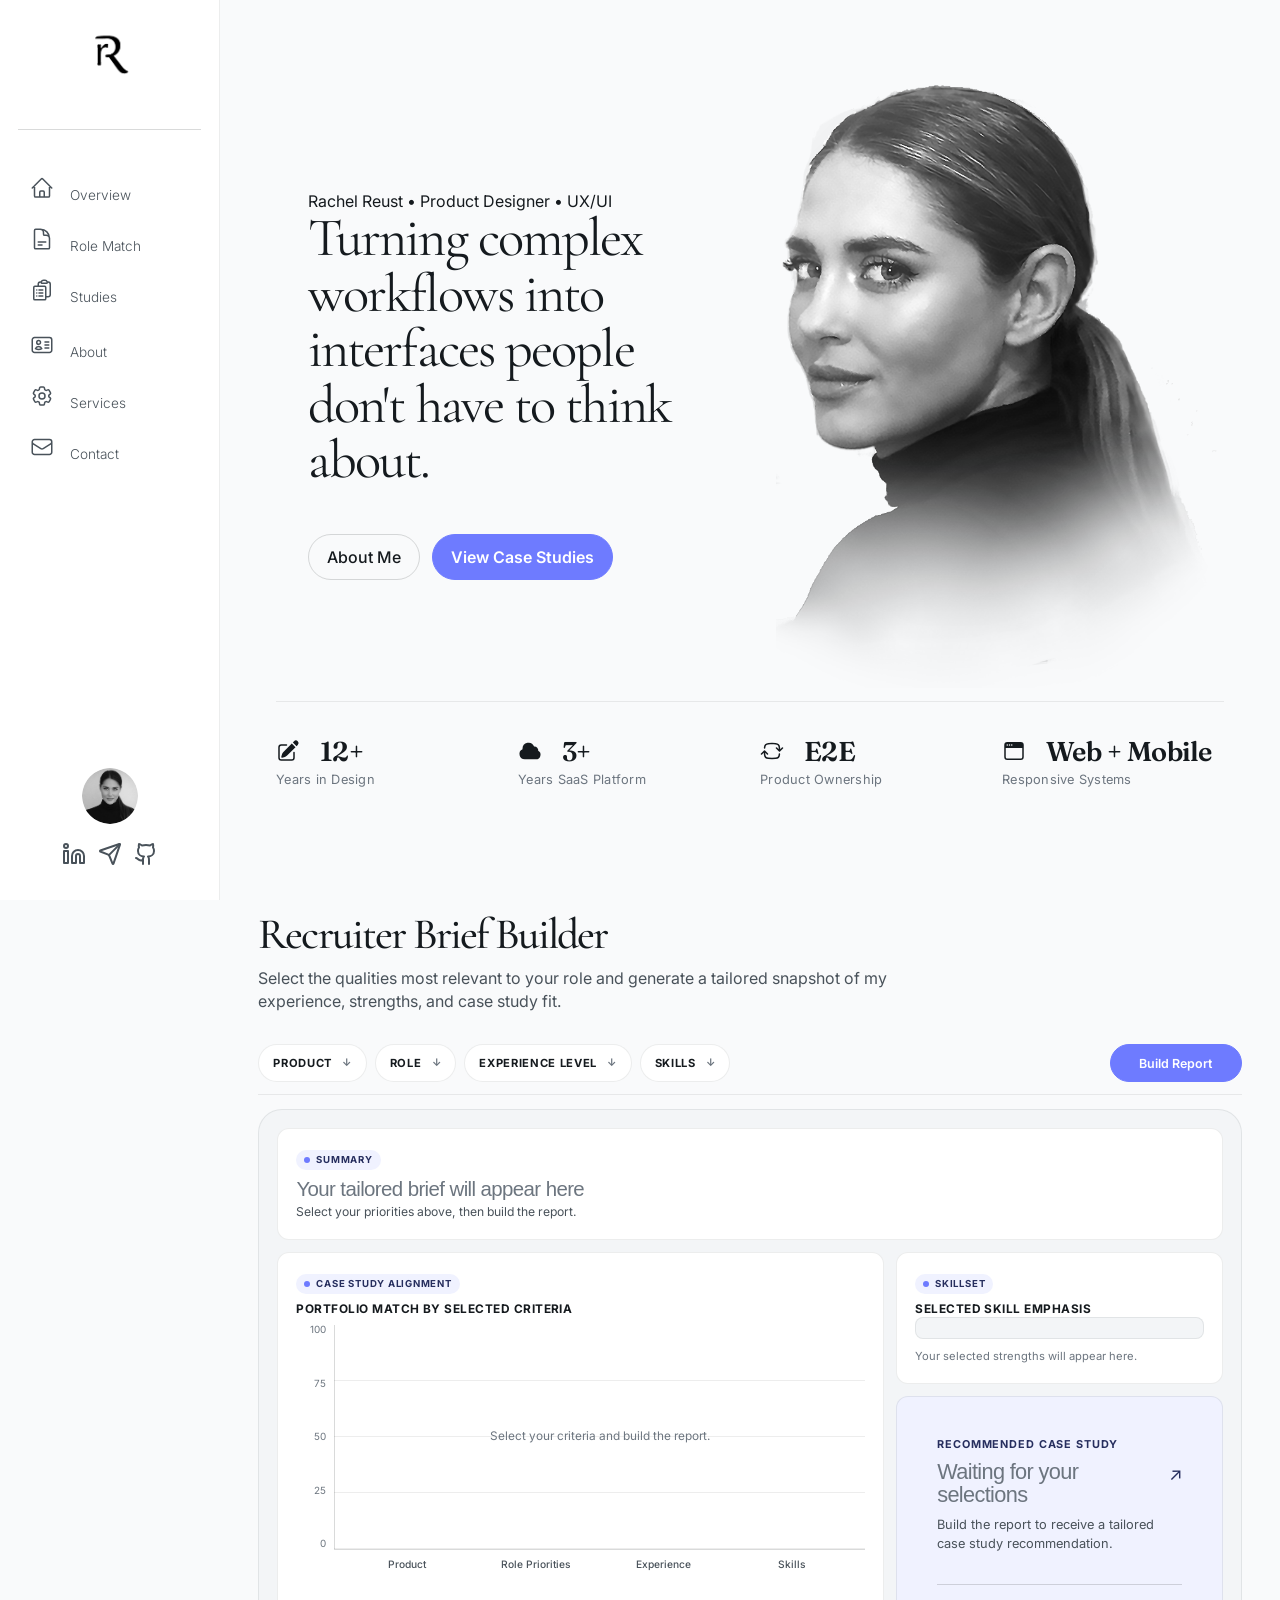
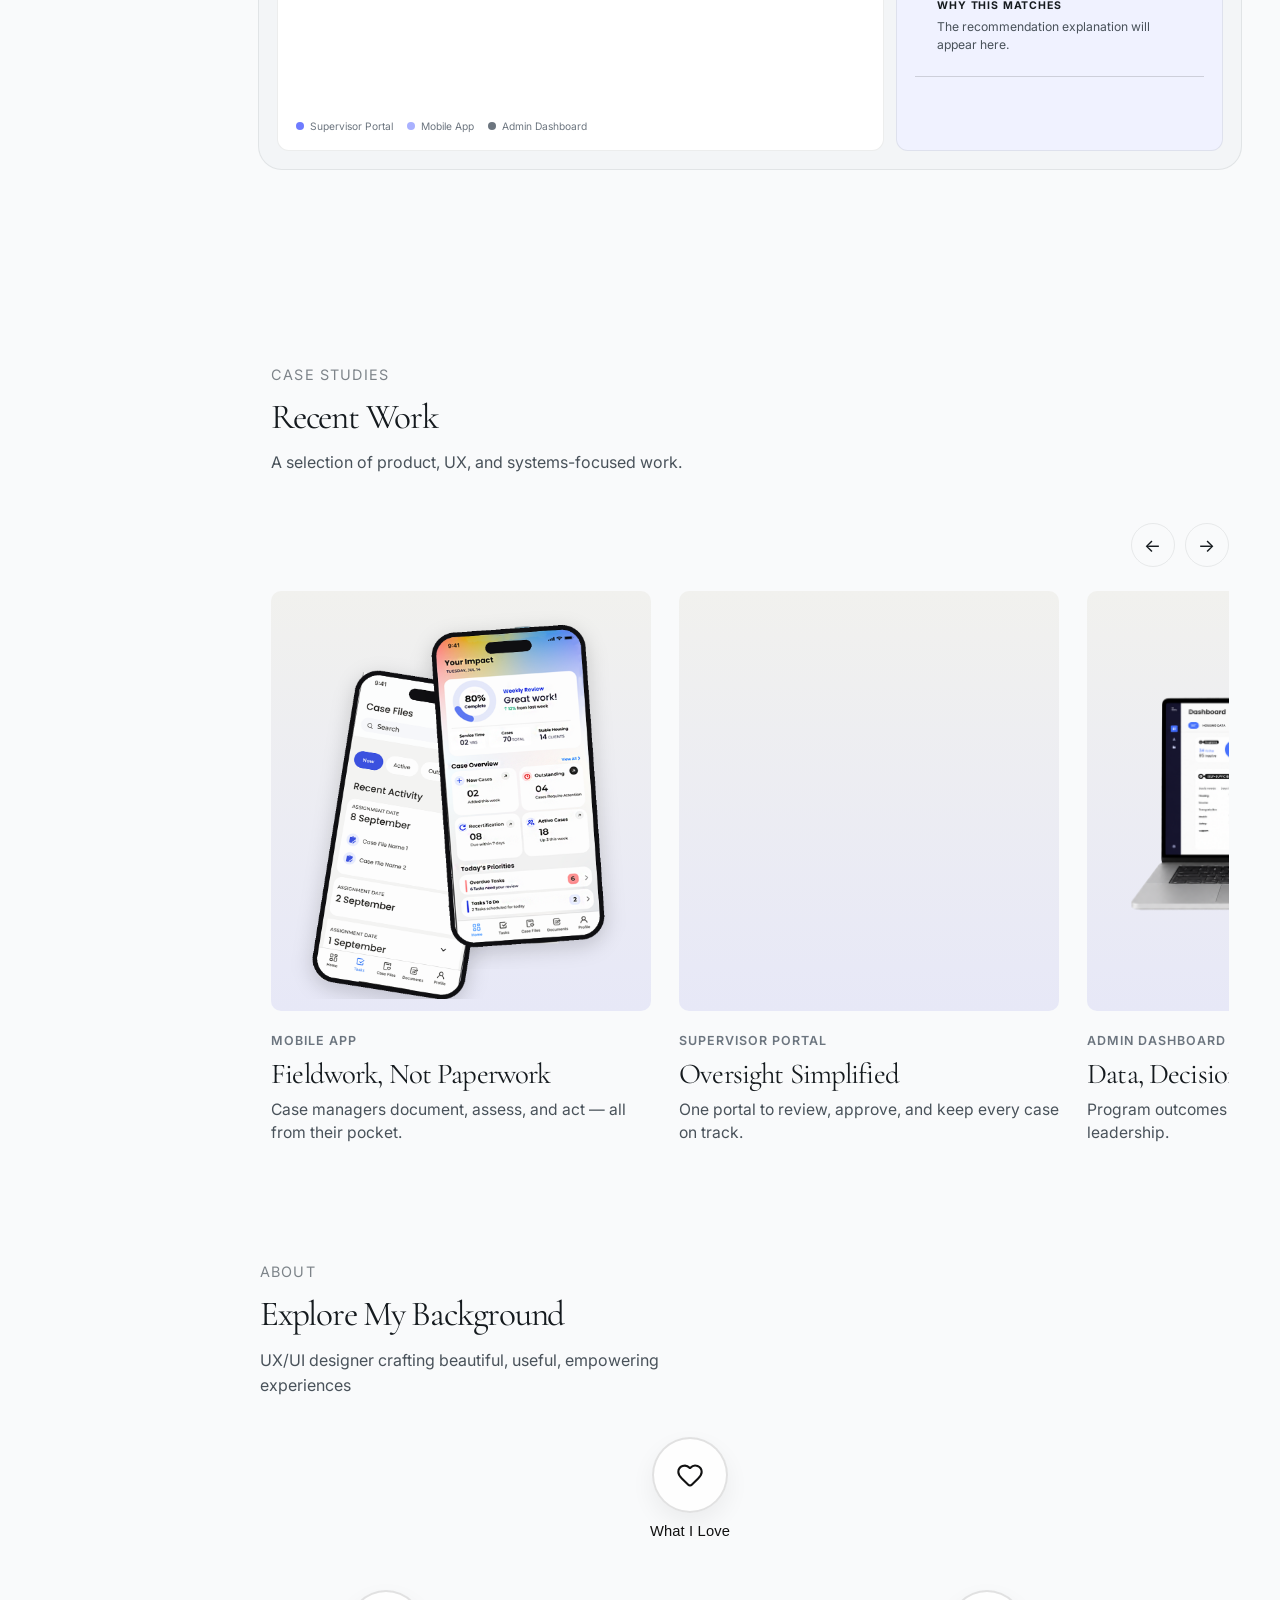
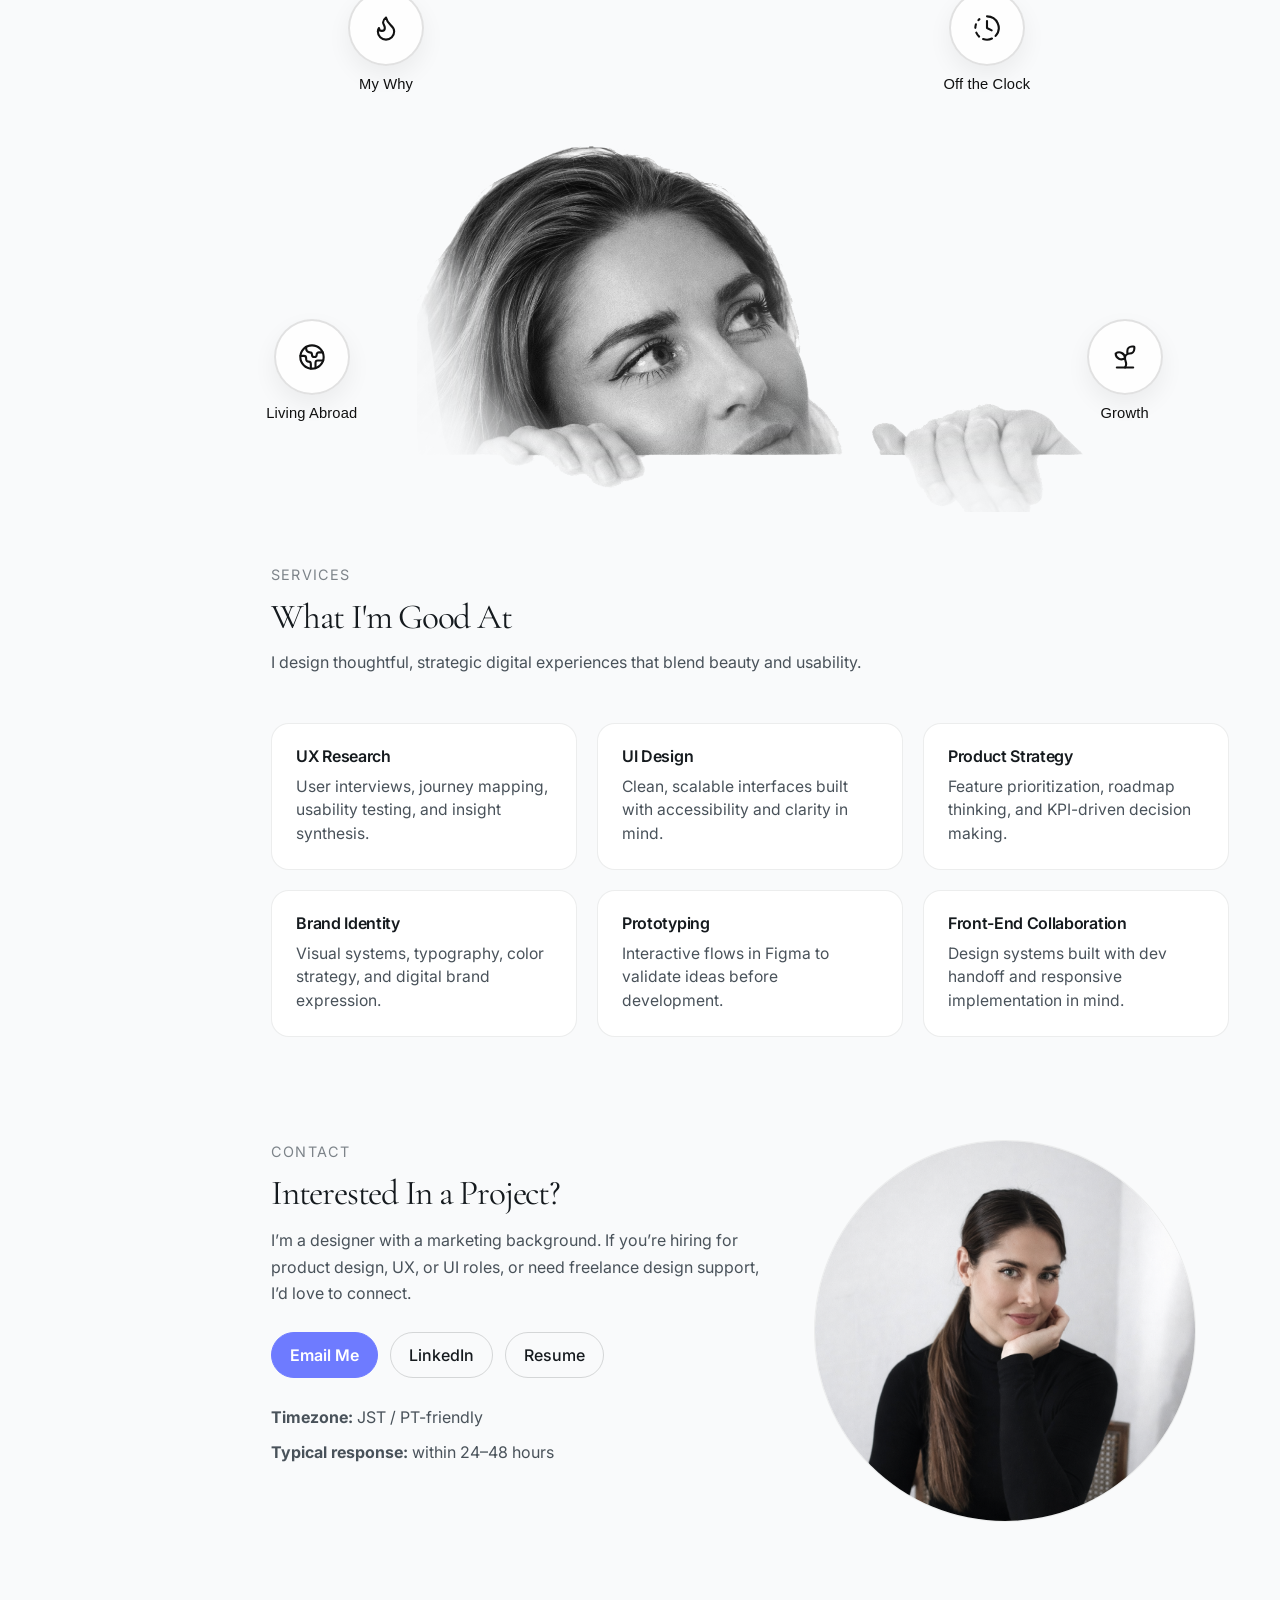
==== commit ec9203b0: "Checkpoint: portfolio audit edits in progress" ====
--- a/index.html
+++ b/index.html
@@ -58,7 +58,7 @@
   
     <div class="mobileMenu" id="mobileMenu">
       <a href="index.html#heroGrid">Overview</a>
-      <a href="index.html#recruiterBrief">Brief</a>
+      <a href="index.html#recruiterBrief">Role Match</a>
 
       <div class="mobileMenuLabel">Case Studies</div>
   
@@ -125,7 +125,7 @@
           />
         </svg>
 
-        <span>Brief</span>
+        <span>Role Match</span>
       </a>
 
       <div class="navGroup">
@@ -234,7 +234,7 @@
     />
   
     <div class="social-icons">
-      <a href="#" class="icon-link" aria-label="LinkedIn">
+      <a href="https://www.linkedin.com/in/rachel-reust/" class="icon-link" aria-label="LinkedIn" target="_blank" rel="noopener">
         <svg
           xmlns="http://www.w3.org/2000/svg"
           viewBox="0 0 24 24"
@@ -265,27 +265,7 @@
         </svg>
       </a>
   
-      <a href="#" class="icon-link" aria-label="Figma">
-        <svg
-          xmlns="http://www.w3.org/2000/svg"
-          width="24"
-          height="24"
-          viewBox="0 0 24 24"
-          fill="none"
-          stroke="currentColor"
-          stroke-width="2"
-          stroke-linecap="round"
-          stroke-linejoin="round"
-        >
-          <path d="M5 5.5A3.5 3.5 0 0 1 8.5 2H12v7H8.5A3.5 3.5 0 0 1 5 5.5z" />
-          <path d="M12 2h3.5a3.5 3.5 0 1 1 0 7H12V2z" />
-          <path d="M12 12.5a3.5 3.5 0 1 1 7 0 3.5 3.5 0 1 1-7 0z" />
-          <path d="M5 19.5A3.5 3.5 0 0 1 8.5 16H12v3.5a3.5 3.5 0 1 1-7 0z" />
-          <path d="M5 12.5A3.5 3.5 0 0 1 8.5 9H12v7H8.5A3.5 3.5 0 0 1 5 12.5z" />
-        </svg>
-      </a>
-  
-      <a href="#" class="icon-link" aria-label="GitHub">
+      <a href="https://github.com/rachreust" class="icon-link" aria-label="GitHub" target="_blank" rel="noopener">
         <svg
           xmlns="http://www.w3.org/2000/svg"
           width="24"
@@ -307,7 +287,7 @@
     <section id="heroGrid">
       <div class="heroCard">
         <span class="eyebrow">Rachel Reust • Product Designer • UX/UI</span>
-        <h2>Turning complex workflows into interfaces people don't have to think about.</h2>
+        <h1>Turning complex workflows into interfaces people don't have to think about.</h1>
 
         <div class="heroActions">
           <a class="secondaryButton" href="#aboutHero">About Me</a>
@@ -1273,9 +1253,9 @@
           </p>
 
           <div class="contactActions">
-            <a class="ctaButton" href="mailto:rachel@email.com?subject=Portfolio%20Inquiry">Email Me</a>
-            <a class="secondaryButton" href="https://www.linkedin.com/in/YOUR-LINKEDIN" target="_blank" rel="noopener">LinkedIn</a>
-            <a class="secondaryButton" href="resume.pdf" target="_blank" rel="noopener">Resume</a>
+            <a class="ctaButton" href="mailto:rachelreust@gmail.com?subject=Portfolio%20Inquiry">Email Me</a>
+            <a class="secondaryButton" href="https://www.linkedin.com/in/rachel-reust/" target="_blank" rel="noopener">LinkedIn</a>
+            <a class="secondaryButton" href="Rachel-Reust-Product-Designer-Resume.pdf" target="_blank" rel="noopener">Resume</a>
           </div>
 
           <div class="contactMeta">
--- a/css/index.css
+++ b/css/index.css
@@ -242,7 +242,8 @@
 .social-icons {
   display: flex;
   align-items: center;
-  padding-left: 10%;
+  justify-content: center;
+  width: 100%;
 }
 
 .icon-link {
@@ -1622,15 +1623,28 @@
 
 @media (max-width: 900px) {
   #heroGrid {
+    position: relative;
     grid-template-columns: 1fr;
     min-height: auto;
     gap: 24px;
   }
 
   .heroImage {
-    display: none;
-    max-width: 100%;
-    justify-self: start;
+    display: block;
+    position: absolute;
+    top: 50%;
+    left: 50%;
+    transform: translate(-50%, -50%);
+    width: 80%;
+    max-width: 380px;
+    opacity: 0.12;
+    z-index: 0;
+    pointer-events: none;
+  }
+
+  .heroCard {
+    position: relative;
+    z-index: 1;
   }
 
   .heroCard,
@@ -1800,12 +1814,14 @@
   }
 
   .portraitBase {
-    position: relative;
-    left: auto;
+    position: absolute;
+    top: 0;
+    left: 50%;
     bottom: auto;
-    width: min(80vw, 420px);
-    margin: 12px 0 28px;
-    transform: none;
+    width: min(70vw, 380px);
+    margin: 0;
+    opacity: 0.12;
+    transform: translate(-50%, -60%);
   }
 
   .orbitBtn {
@@ -1872,12 +1888,8 @@
 }
 
 @media (max-width: 680px) {
-  .aboutHero {
-    min-height: 920px;
-  }
-
   .portraitBase {
-    width: min(96vw, 500px);
+    width: min(96vw, 380px);
   }
 
   .panelContent {
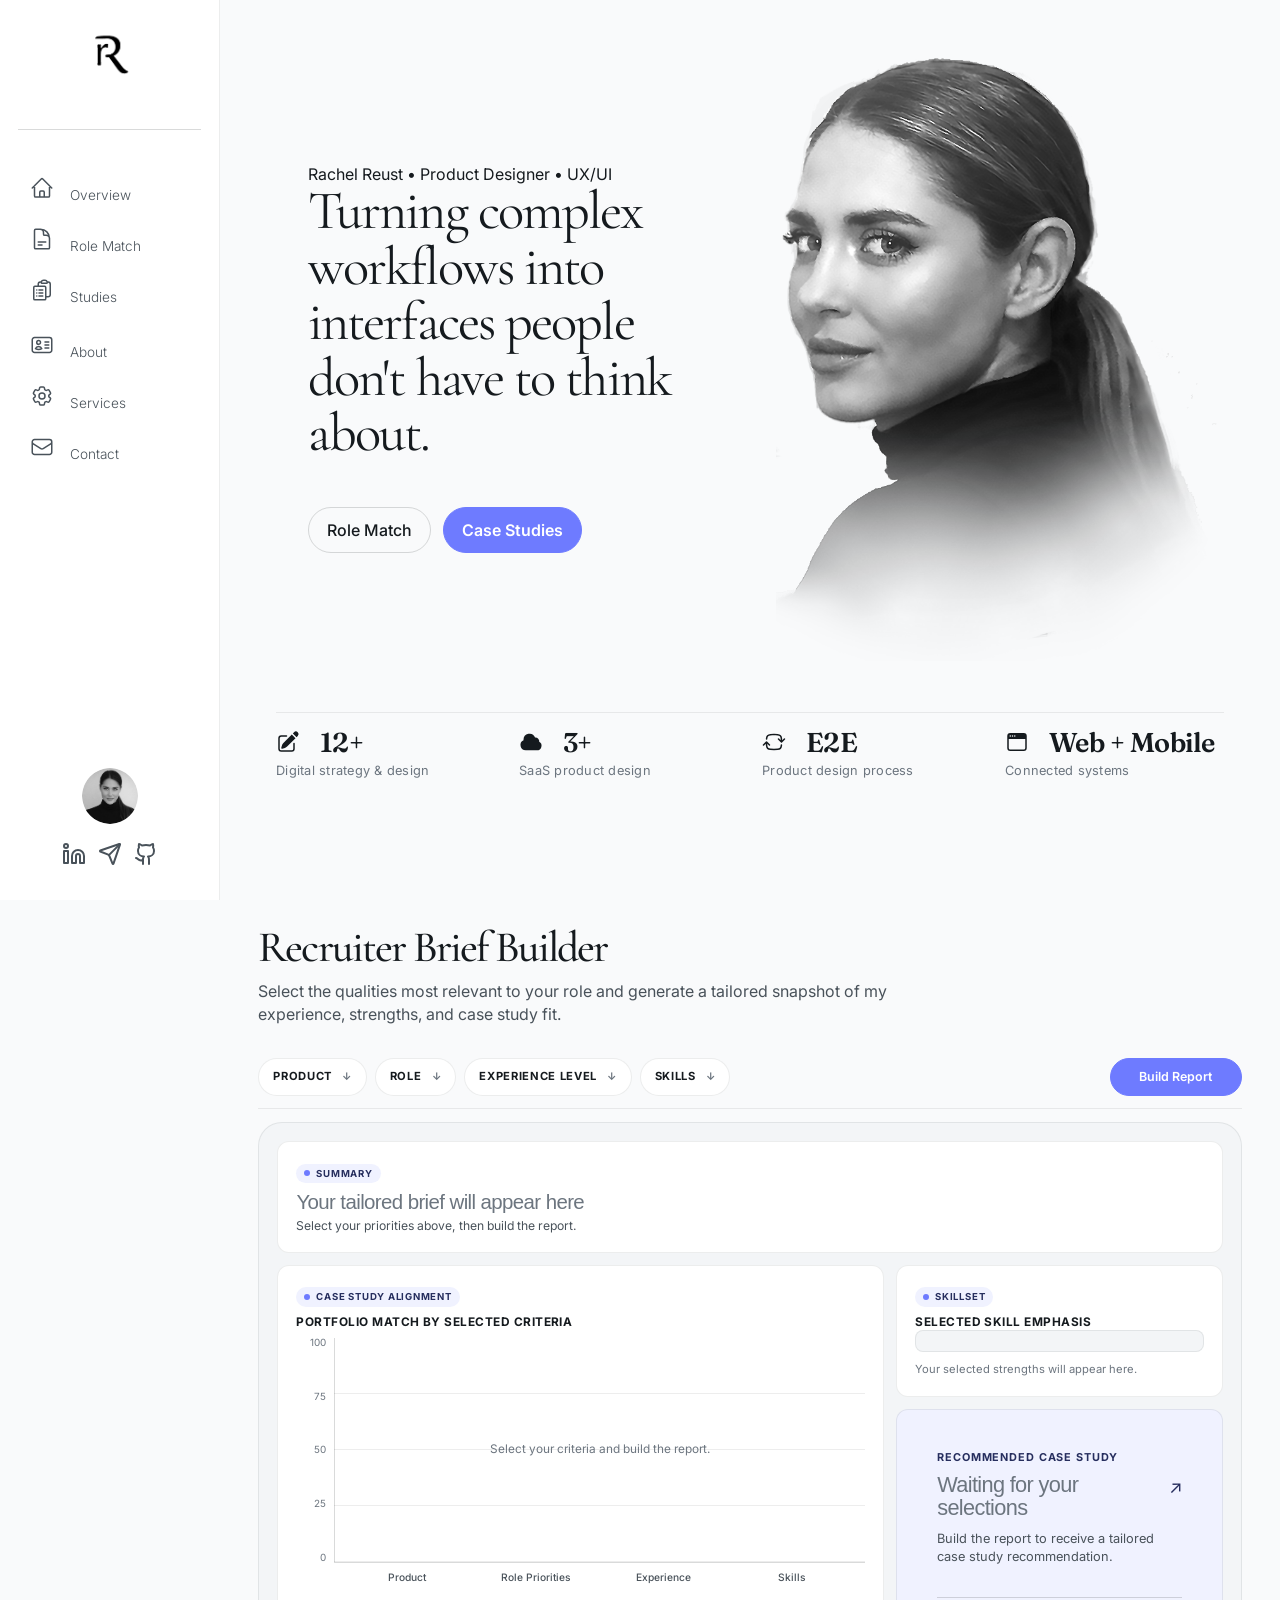
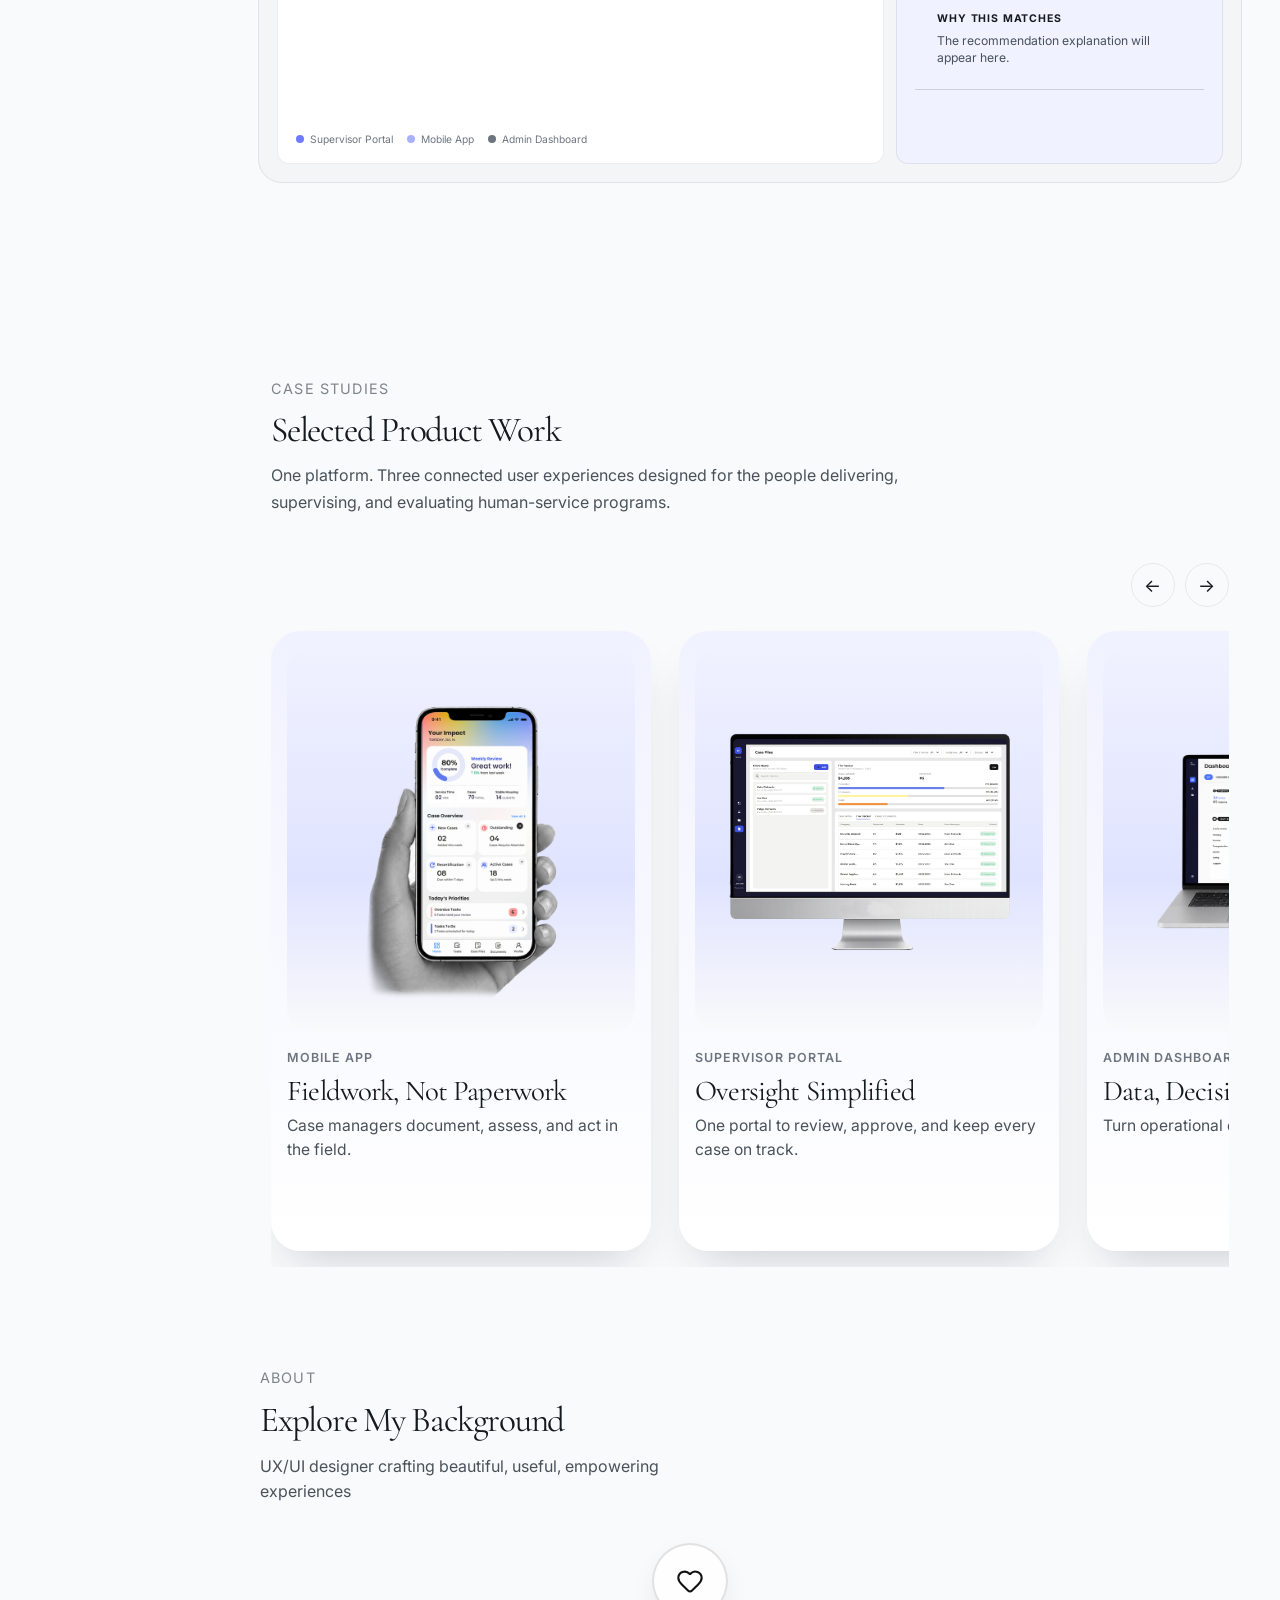
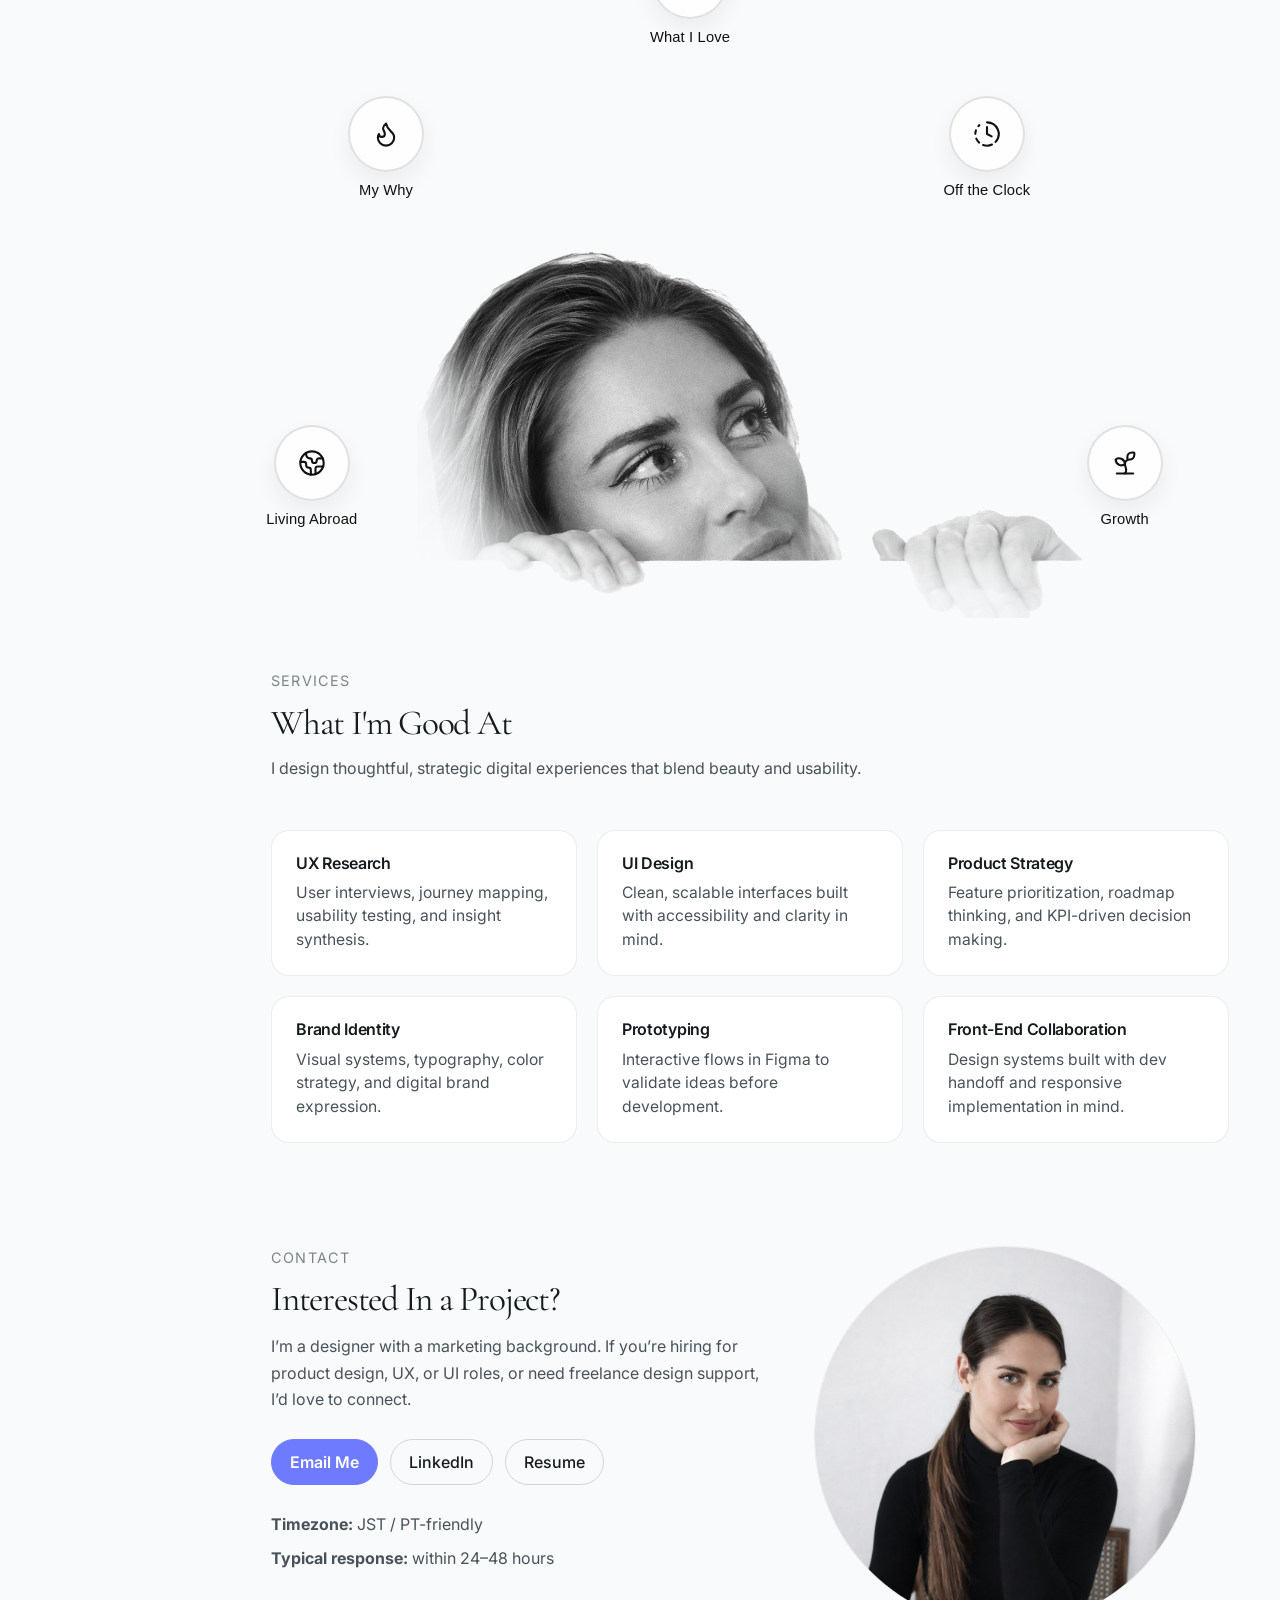
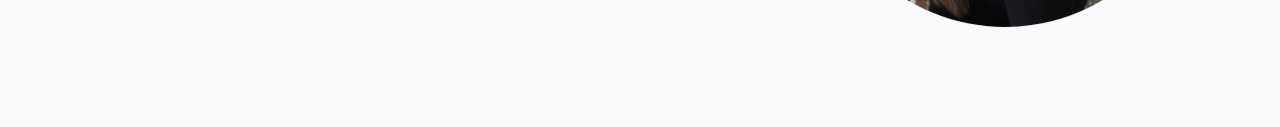
==== commit ee7e0600: "through phase 8 push" ====
--- a/index.html
+++ b/index.html
@@ -290,8 +290,8 @@
         <h1>Turning complex workflows into interfaces people don't have to think about.</h1>
 
         <div class="heroActions">
-          <a class="secondaryButton" href="#aboutHero">About Me</a>
-          <a class="primaryButton" href="#studies">View Case Studies</a>
+          <a class="secondaryButton" href="#recruiterBrief">Role Match</a>
+          <a class="primaryButton" href="#studies">Case Studies</a>
         </div>
       </div>
 
@@ -308,7 +308,7 @@
             </svg>
             <span class="kpi-num">12+</span>
           </div>
-          <div class="kpi-label">Years in Design</div>
+          <div class="kpi-label">Digital strategy & design</div>
         </div>
 
         <div class="kpi">
@@ -318,7 +318,7 @@
             </svg>
             <span class="kpi-num">3+</span>
           </div>
-          <div class="kpi-label">Years SaaS Platform</div>
+          <div class="kpi-label">SaaS product design</div>
         </div>
 
         <div class="kpi">
@@ -328,7 +328,7 @@
             </svg>
             <span class="kpi-num">E2E</span>
           </div>
-          <div class="kpi-label">Product Ownership</div>
+          <div class="kpi-label">Product design process</div>
         </div>
 
         <div class="kpi">
@@ -338,7 +338,7 @@
             </svg>
             <span class="kpi-num">Web + Mobile</span>
           </div>
-          <div class="kpi-label">Responsive Systems</div>
+          <div class="kpi-label">Connected systems</div>
         </div>
       </div>
     </section>
@@ -1029,8 +1029,8 @@
         <p class="aboutEyebrow">Case Studies</p>
 
         <div class="sectionHeader">
-          <h2>Recent Work</h2>
-          <p>A selection of product, UX, and systems-focused work.</p>
+          <h2>Selected Product Work</h2>
+          <p>One platform. Three connected user experiences designed for the people delivering, supervising, and evaluating human-service programs.</p>
         </div>
 
         <div class="carouselNav">
@@ -1041,24 +1041,45 @@
         <div class="carouselWrapper">
           <div class="carouselTrack">
             <a class="projectCard" id="project1" href="mobile-app.html">
-              <div class="cardImage"><img src="images/card-img-1.png"></div>
+              <div class="cardImage">
+                <img
+                  src="images/MobileAppHero.png"
+                  alt="Mobile case management app shown in an angled phone mockup"
+                  width="380"
+                  height="420"
+                />
+              </div>
               <span class="projectMeta">Mobile App</span>
               <h2>Fieldwork, Not Paperwork</h2>
-              <p>Case managers document, assess, and act — all from their pocket.</p>
+              <p>Case managers document, assess, and act in the field.</p>
             </a>
 
             <a class="projectCard" id="project2" href="supervisor-case-management-portal.html">
-              <div class="cardImage"></div>
+              <div class="cardImage">
+                <img
+                  src="images/CMSHero.png"
+                  alt="Program performance dashboard showing outcomes and reporting metrics"
+                  width="380"
+                  height="420"
+                />
+              </div>
               <span class="projectMeta">Supervisor Portal</span>
               <h2>Oversight Simplified</h2>
               <p>One portal to review, approve, and keep every case on track.</p>
             </a>
 
             <a class="projectCard" id="project3" href="admin-panel-case-study.html">
-              <div class="cardImage"><img src="images/CaseStudyHero.png"></div>
+              <div class="cardImage">
+                <img
+                  src="images/CaseStudyHero.png"
+                  alt="Program performance dashboard showing outcomes and reporting metrics"
+                  width="380"
+                  height="420"
+                />
+              </div>
               <span class="projectMeta">Admin Dashboard</span>
               <h2>Data, Decision-Ready</h2>
-              <p>Program outcomes and funding, distilled for leadership.</p>
+              <p>Turn operational data into leadership decisions.</p>
             </a>
           </div>
         </div>
@@ -1174,17 +1195,22 @@
           </div>
         </div>
 
-        <div class="maskLayer" data-panel="grow">
-          <img class="maskMedia" src="images/growth.gif" alt="" />
-          <button class="closeBtn" aria-label="Close">✕</button>
-          <div class="panelContent">
-            <h2>How I Want to Grow As A Designer</h2>
-            <p>
-              I’m focused on growing my product thinking, strategic decision-making, and ability to shape systems
-              that create meaningful outcomes at scale.
-            </p>
-          </div>
-        </div>
+       <div class="maskLayer" data-panel="grow">
+  <video class="maskMedia" autoplay muted loop playsinline>
+    <source src="images/vid1.MP4" type="video/mp4" />
+  </video>
+
+  <button type="button" class="closeBtn" aria-label="Close">✕</button>
+
+  <div class="panelContent">
+    <h2>How I Want to Grow as a Designer</h2>
+
+    <p>
+      I’m focused on growing my product thinking, strategic decision making,
+      and ability to shape systems that create meaningful outcomes at scale.
+    </p>
+  </div>
+</div>
 
         <div class="maskLayer" data-panel="abroad">
           <video class="maskMedia" autoplay muted loop playsinline>
--- a/css/index.css
+++ b/css/index.css
@@ -425,7 +425,6 @@
   grid-template-rows: auto auto;
   align-items: center;
   gap: clamp(24px, 4vw, 64px);
-  min-height: 85vh;
   padding: clamp(24px, 5vw, 56px);
   background: var(--bg);
 }
@@ -461,10 +460,11 @@
 .heroKPI {
   grid-column: 1 / -1;
   display: grid;
-  grid-template-columns: repeat(4, 1fr);
-  gap: 20px;
-  margin-top: -100px;
-  padding-top: 32px;
+  grid-template-columns: repeat(4, minmax(0, 1fr));
+  gap: 24px;
+  margin-top: 0px;
+  margin-bottom: 56px;
+  padding-top: 12px;
   border-top: 1px solid var(--line);
 }
 
@@ -472,12 +472,14 @@
   display: flex;
   flex-direction: column;
   gap: 4px;
+  min-width: 0;
 }
 
 .kpi-top {
   display: flex;
   align-items: center;
   gap: 8px;
+  min-width: 0;
 }
 
 .kpi-num {
@@ -486,12 +488,14 @@
   font-size: 1.7rem;
   font-weight: 600;
   letter-spacing: -0.02em;
+  overflow-wrap: break-word;
 }
 
 .kpi-label {
   color: var(--text-muted);
   font-size: 0.8rem;
   letter-spacing: 0.02em;
+  overflow-wrap: break-word;
 }
 
 /* =========================
@@ -630,6 +634,14 @@
    CAROUSEL
 ========================= */
 
+#studies {
+  display: flex;
+  flex-direction: column;
+  justify-content: center;
+  min-height: 100svh;
+  box-sizing: border-box;
+}
+
 .carouselWrapper {
   overflow: hidden;
 }
@@ -654,39 +666,67 @@
 
 .projectCard {
   flex: 0 0 380px;
-  padding: 0;
-  background: transparent;
+  min-height: 620px;
+  padding: 16px 16px 24px;
+  background: linear-gradient(180deg, var(--accent-light) 0%, var(--card) 100%);
   border: none;
-  box-shadow: none;
+  border-radius: calc(var(--radius-lg) + 6px);
+  box-shadow: 0 24px 48px -20px rgba(30, 32, 60, 0.22);
   scroll-snap-align: start;
-  transition: transform 0.25s ease;
-  display: block;
+  transition: transform 0.25s ease, box-shadow 0.25s ease;
+  display: flex;
+  flex-direction: column;
   color: inherit;
   text-decoration: none;
+  box-sizing: border-box;
 }
 
 .projectCard:hover {
   transform: translateY(-2px);
+  box-shadow: 0 28px 56px -20px rgba(30, 32, 60, 0.28);
 }
 
 .projectCard .cardImage {
+  display: flex;
+  align-items: center;
+  justify-content: center;
   width: 100%;
-  height: 420px;
+  aspect-ratio: 19 / 21;
   margin-bottom: 18px;
   overflow: hidden;
-  background: linear-gradient(180deg, #f1f1ee, #e7e8f7);
+  background: linear-gradient(180deg, var(--accent-light), var(--chart-5) 60%, var(--gray-50));
   border: none;
-  border-radius: 10px;
+  border-radius: var(--radius-lg);
   box-sizing: border-box;
-  padding: 12px;
+  padding: 28px;
 }
 
 .projectCard .cardImage img {
+  display: block;
   width: 100%;
   height: 100%;
   object-fit: contain;
   object-position: center;
-  border-radius: 6px;
+  border-radius: var(--radius-sm);
+}
+
+.projectCard .cardImage--placeholder {
+  flex-direction: column;
+  gap: 10px;
+  color: var(--text-muted);
+  text-align: center;
+}
+
+.projectCard .cardImage--placeholder svg {
+  width: 48px;
+  height: 48px;
+  opacity: 0.5;
+}
+
+.projectCard .cardImage--placeholder span {
+  font-size: 0.8rem;
+  font-weight: 600;
+  letter-spacing: 0.02em;
 }
 
 .projectMeta {
@@ -1654,10 +1694,11 @@
   }
 
   .heroKPI {
-    grid-template-columns: repeat(2, 1fr);
+    grid-template-columns: repeat(2, minmax(0, 1fr));
     gap: 18px;
     margin-top: 20px;
-    padding-top: 24px;
+    margin-bottom: 40px;
+    padding-top: 28px;
   }
 
   .dash-grid-2 {
@@ -1944,9 +1985,26 @@
 
 @media (max-width: 600px) {
   .servicesGrid,
-  .skillsGrid,
+  .skillsGrid {
+    grid-template-columns: 1fr;
+  }
+
   .heroKPI {
-    grid-template-columns: 1fr;
+    grid-template-columns: repeat(2, minmax(0, 1fr));
+    gap: 18px;
+  }
+
+  .kpi {
+    min-height: 68px;
+  }
+
+  .kpi-top {
+    flex-wrap: wrap;
+    row-gap: 4px;
+  }
+
+  .kpi-num {
+    font-size: 1.3rem;
   }
 
   .contactCard {
@@ -2149,12 +2207,19 @@
 #page.caseStudy section {
   width: 100%;
   padding-block: var(--case-section-space);
-  scroll-margin-top: 122px;
+  scroll-margin-top: calc(var(--case-nav-height) + 30px);
 }
 
 #page .caseStudy #overview,
 #page.caseStudy #overview {
   padding-top: clamp(64px, 9vw, 120px);
+}
+
+/* Reflection section starts right below the fixed progress nav instead of
+   inheriting the full inter-section --case-section-space top padding. */
+#page .caseStudy #reflection,
+#page.caseStudy #reflection {
+  padding-top: clamp(64px, 6vw, 80px);
 }
 
 /* Mobile App case study only — pulls the hero headline/text up toward
@@ -2424,6 +2489,13 @@
   display: grid;
   gap: clamp(40px, 6vw, 72px);
   margin-top: clamp(48px, 7vw, 88px);
+}
+
+/* Reflection eyebrow → heading gap only; other sections using
+   .dash-grid-stack (e.g. Process) keep the larger default above. */
+#page .caseStudy #reflection .dash-grid-stack,
+#page.caseStudy #reflection .dash-grid-stack {
+  margin-top: clamp(28px, 3vw, 40px);
 }
 
 #page .caseStudy .process-card,
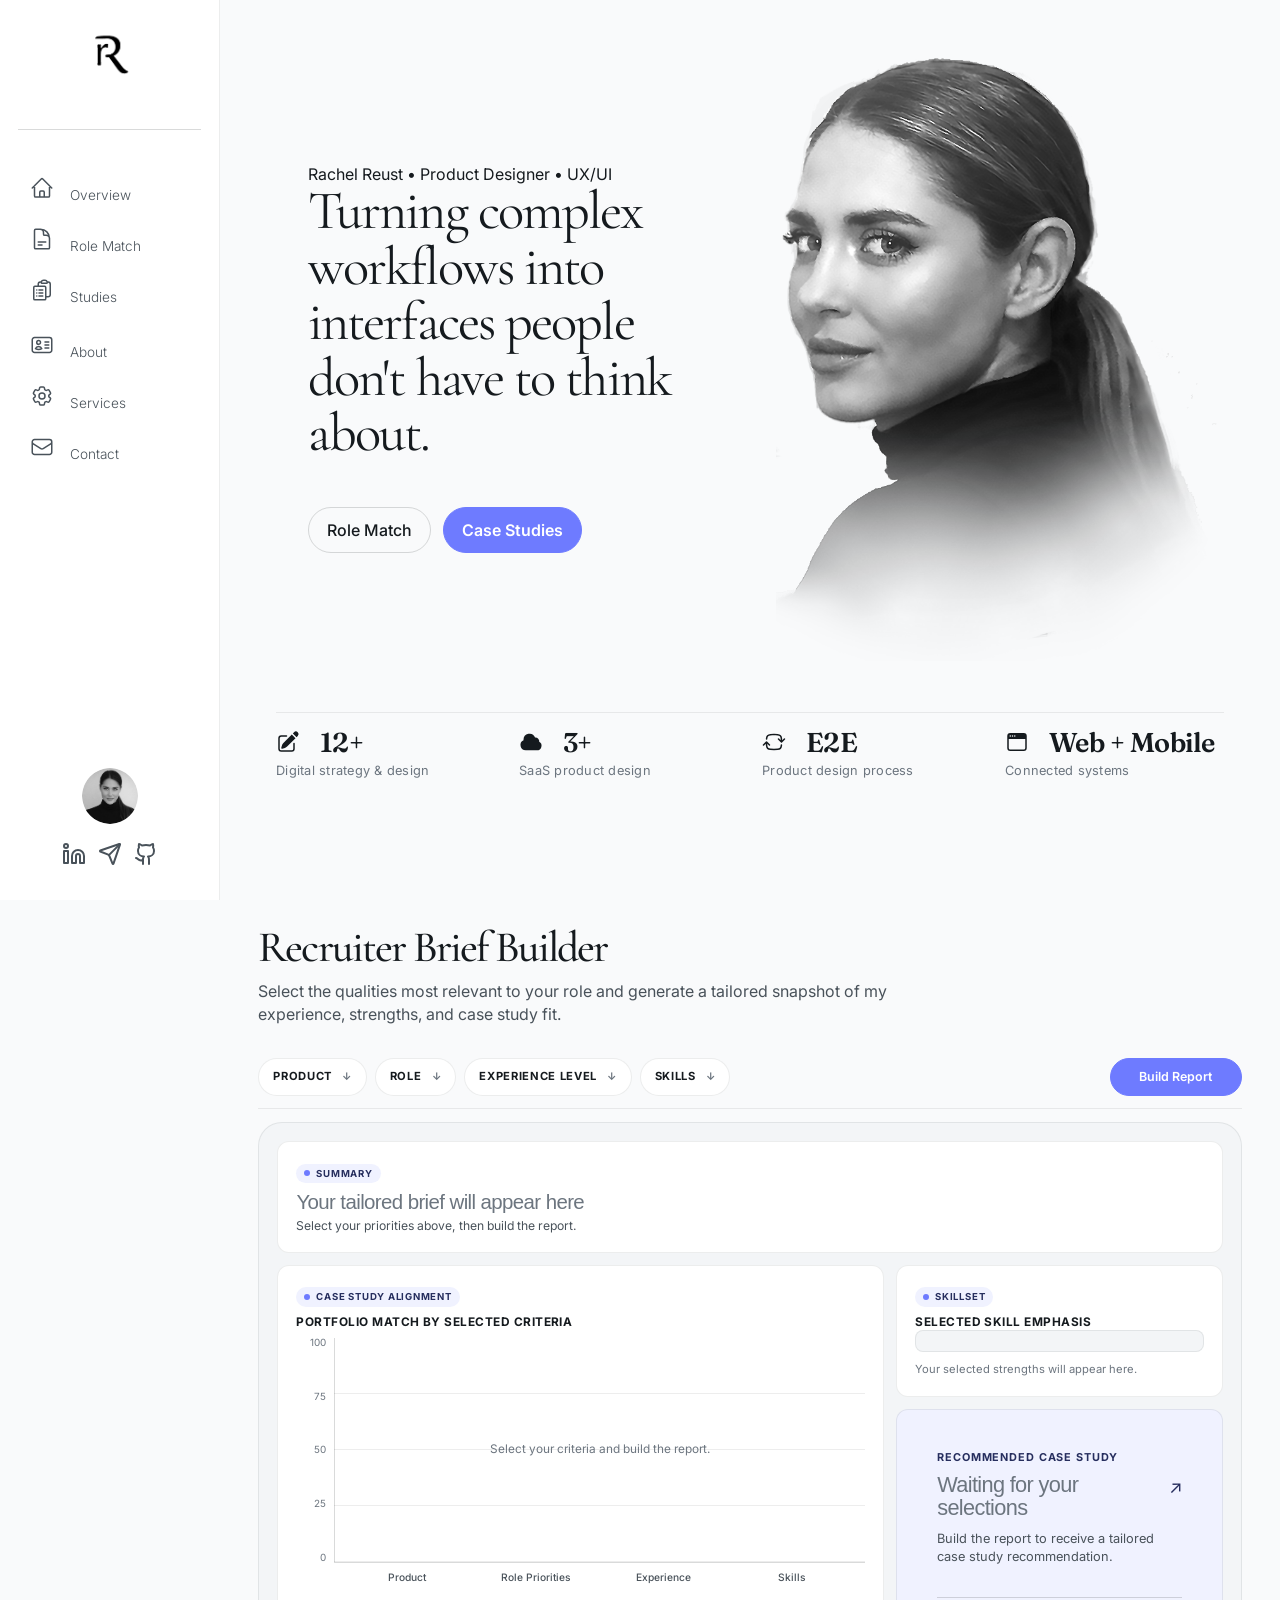
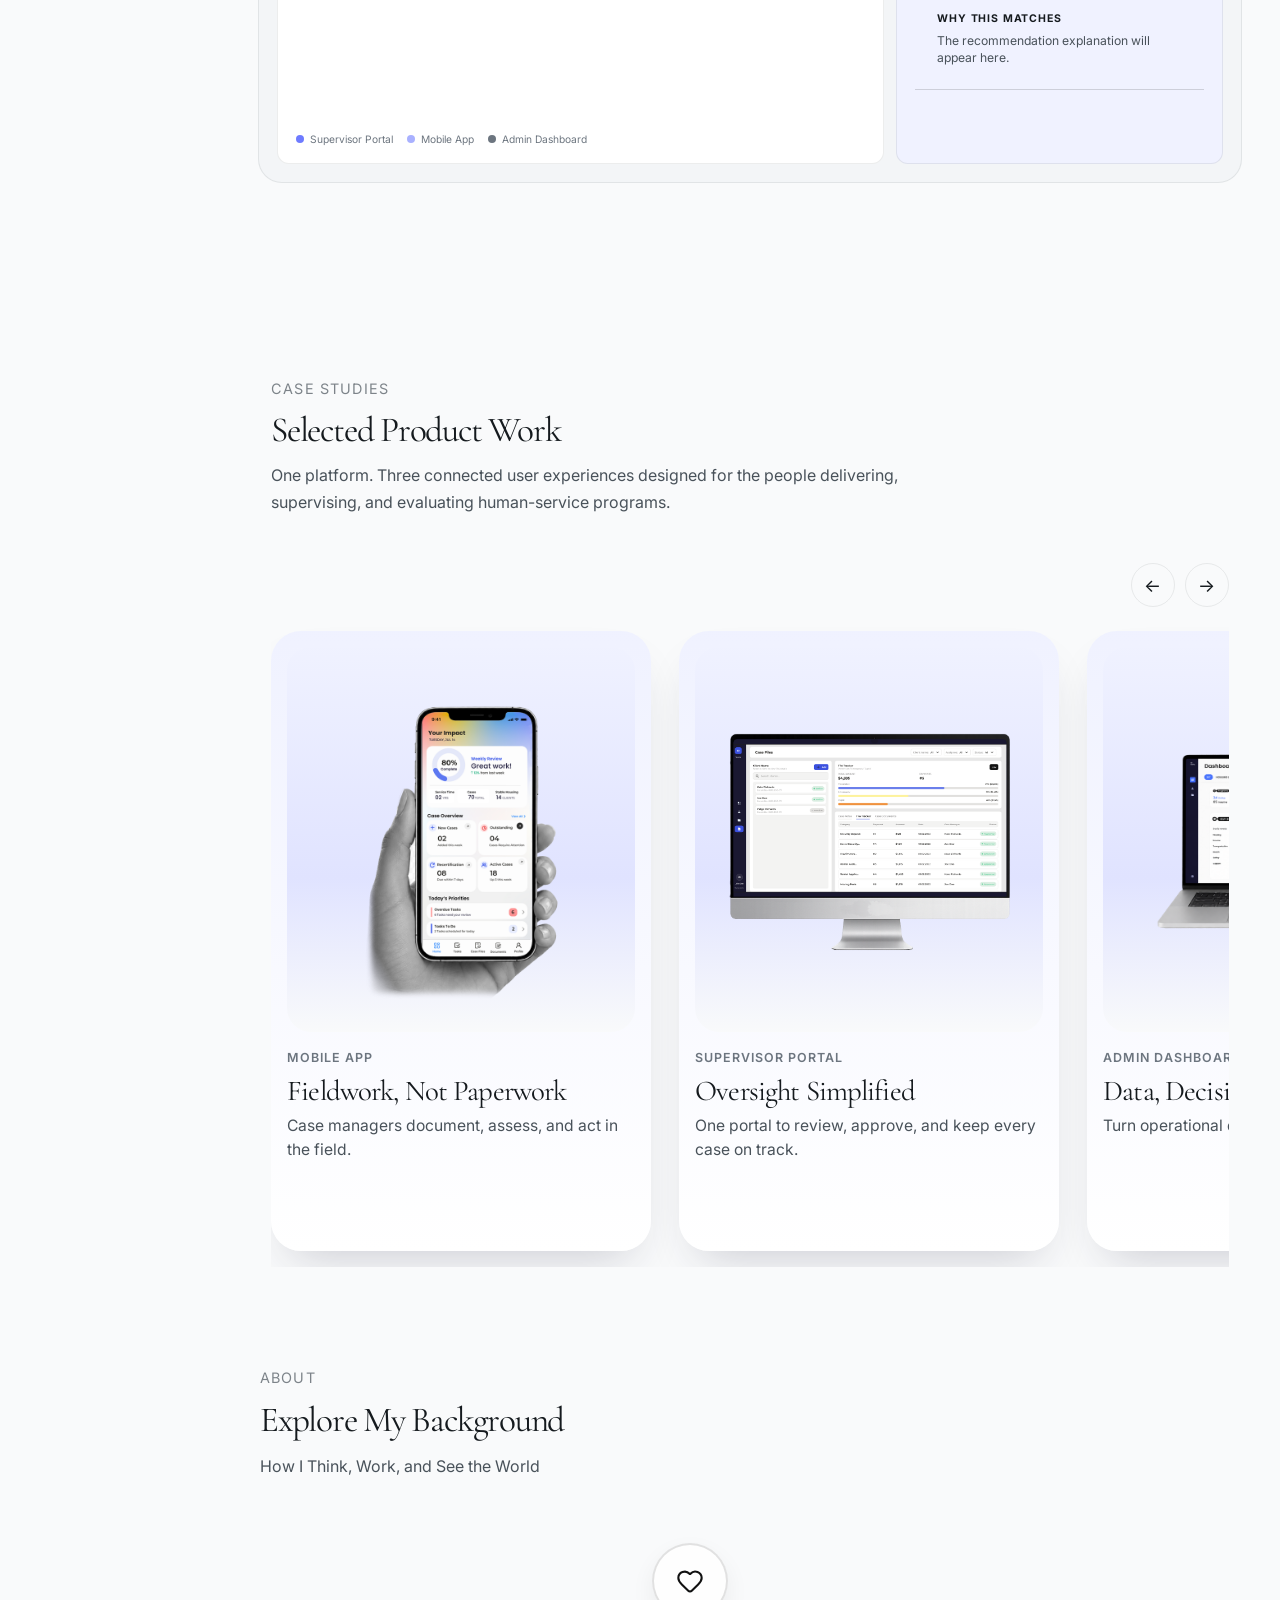
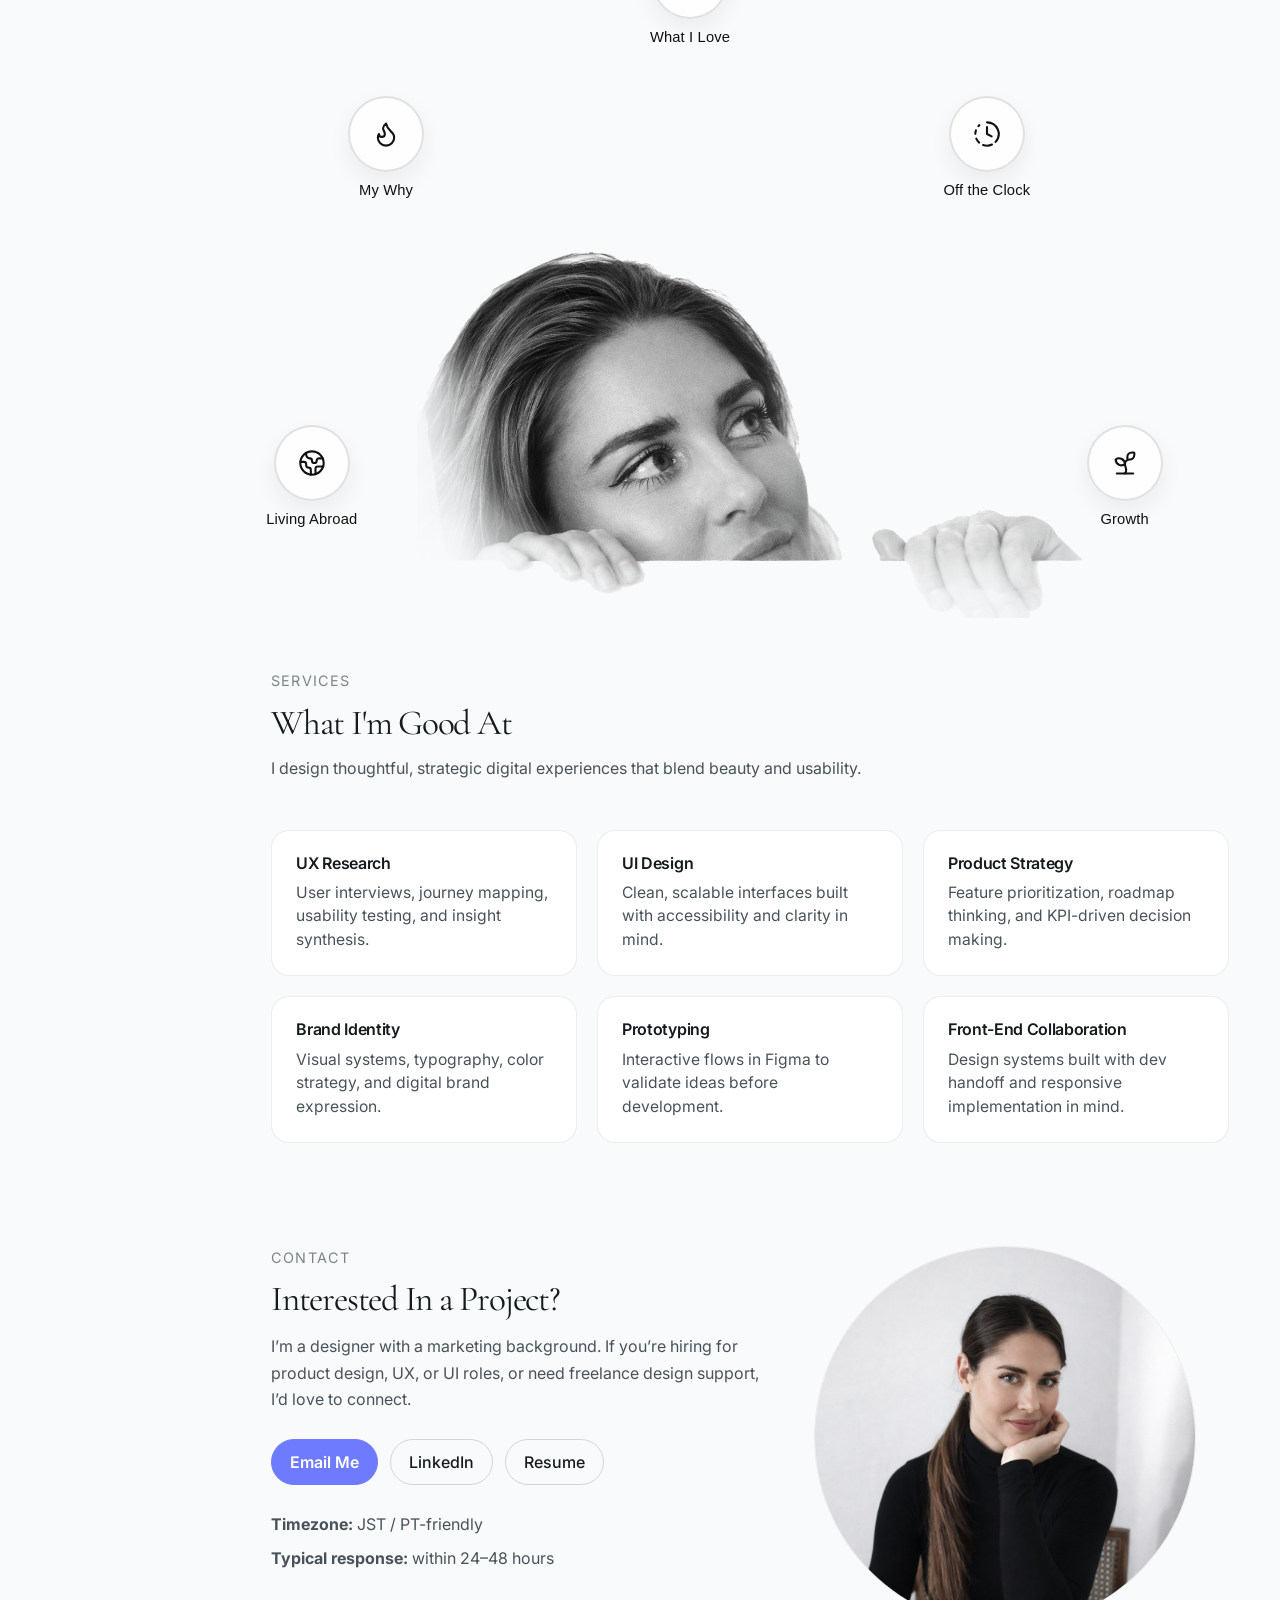
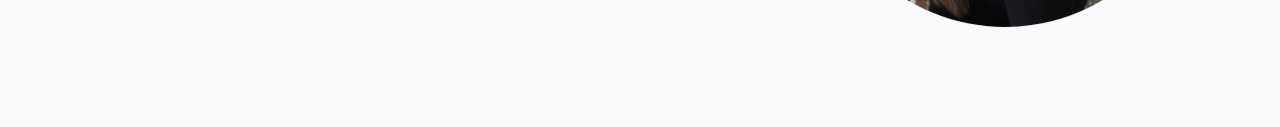
==== commit 9c8889a2: "analytics update" ====
--- a/index.html
+++ b/index.html
@@ -1,6 +1,16 @@
 <!DOCTYPE html>
 <html lang="en">
 <head>
+  <!-- Google tag (gtag.js) -->
+<script async src="https://www.googletagmanager.com/gtag/js?id=G-QKWTEQQNY9"></script>
+<script>
+  window.dataLayer = window.dataLayer || [];
+  function gtag(){dataLayer.push(arguments);}
+  gtag('js', new Date());
+
+  gtag('config', 'G-QKWTEQQNY9');
+</script>
+
   <meta charset="UTF-8" />
   <meta http-equiv="X-UA-Compatible" content="IE=edge" />
   <meta name="viewport" content="width=device-width, initial-scale=1.0" />
@@ -1090,7 +1100,7 @@
       <div class="aboutIntro">
         <p class="aboutEyebrow">About</p>
         <h2>Explore My Background</h2>
-        <p>UX/UI designer crafting beautiful, useful, empowering experiences</p>
+        <p>How I Think, Work, and See the World</p>
       </div>
 
       <div class="aboutStage">
@@ -1161,8 +1171,7 @@
           <div class="panelContent">
             <h2>My Why Behind Design</h2>
             <p>
-              I’m driven by a passion for creating delightful experiences that flow clearly, intuitively, and beautifully.
-              What matters most is helping people move faster, think clearer, and make better decisions through design.
+              Design, for me, is the process of turning that operational mess into a clear path forward. What matters most is helping people move faster, think clearer, and make better decisions through design.
             </p>
           </div>
         </div>
@@ -1175,8 +1184,7 @@
           <div class="panelContent">
             <h2>Things I Love About Design</h2>
             <p>
-              I find beauty in everyday things — from a well-crafted object to a seamless digital interface.
-              Thoughtful systems, small interactions, and intentional details are what continue to draw me in.
+              I love the Aha moment a complicated problem begins to reveal. Understanding relationships, mapping, shaping an simplifying Workflows is the part of design I never get tired of. I care deeply about visual craft, but the interface only works when the system beneath it makes sense.
             </p>
           </div>
         </div>
@@ -1189,8 +1197,7 @@
           <div class="panelContent">
             <h2>When I’m Not Designing</h2>
             <p>
-              I'm a Navy spouse currently living in Japan with my husband and three boys. Beyond design, you'll find me
-              volunteering for the military community, horseback riding, painting, exploring new places, or chasing my husky on long walks.
+              Military life has taken my family across the world and taught me how to adapt quickly, build community, and stay curious in unfamiliar places. Outside of work, I’m usually horseback riding, painting, volunteering for the military community, exploring with my three boys, or being pulled farther than planned by my husky.
             </p>
           </div>
         </div>
@@ -1207,7 +1214,7 @@
 
     <p>
       I’m focused on growing my product thinking, strategic decision making,
-      and ability to shape systems that create meaningful outcomes at scale.
+      and ability to shape systems that create meaningful outcomes at scale. I want to keep moving toward products where the interface is only one layer of the problem: complex data, permissions, handoffs, competing priorities, and real operational consequences.
     </p>
   </div>
 </div>
@@ -1220,8 +1227,7 @@
           <div class="panelContent">
             <h2>What I’ve Learned Living Abroad</h2>
             <p>
-              Living in Japan taught me that great design doesn’t need translation. It sharpened my eye for iconography,
-              visual signifiers, and the power of intention in everyday design.
+              Living in Japan sharpened my attention to what people understand before a word is translated: hierarchy, iconography, context, sequence, and behavior. It taught me to enter unfamiliar environments with curiosity instead of assumptions, and that has made me a better researcher, collaborator, and designer.
             </p>
           </div>
         </div>
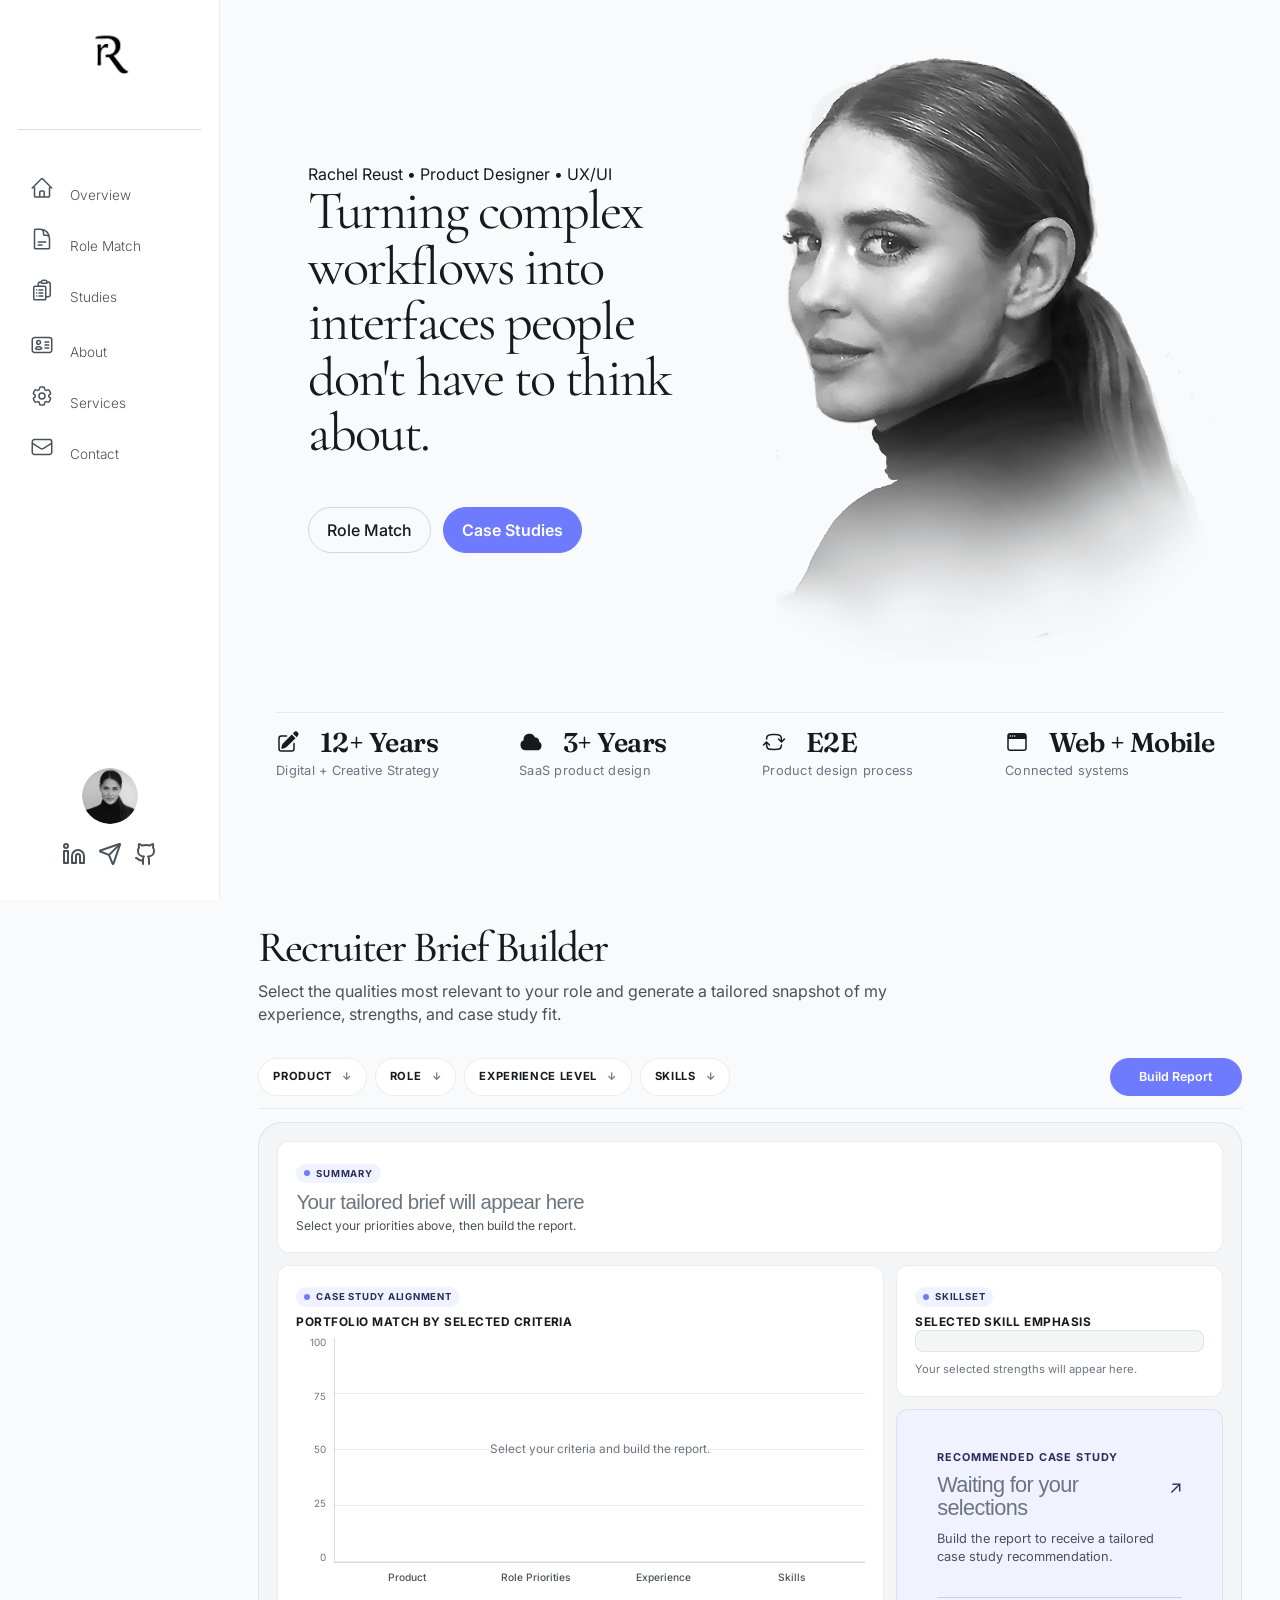
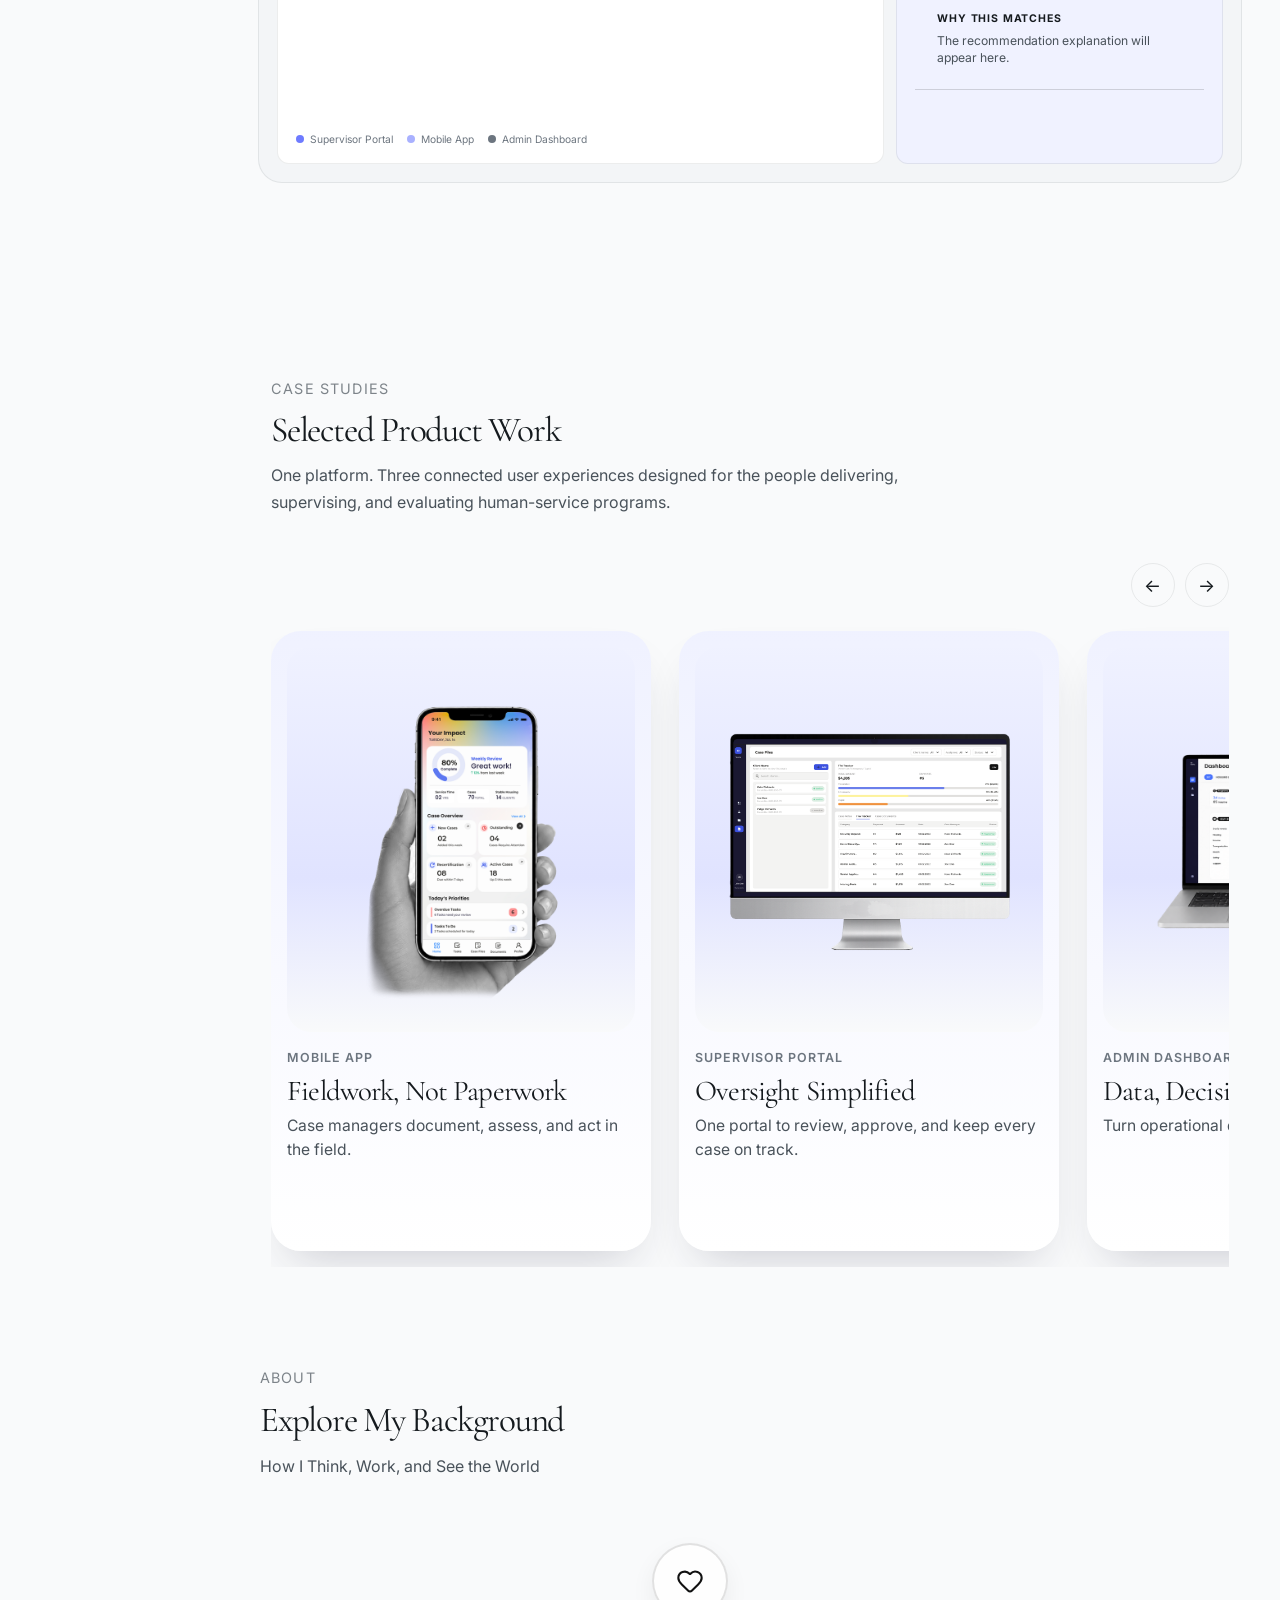
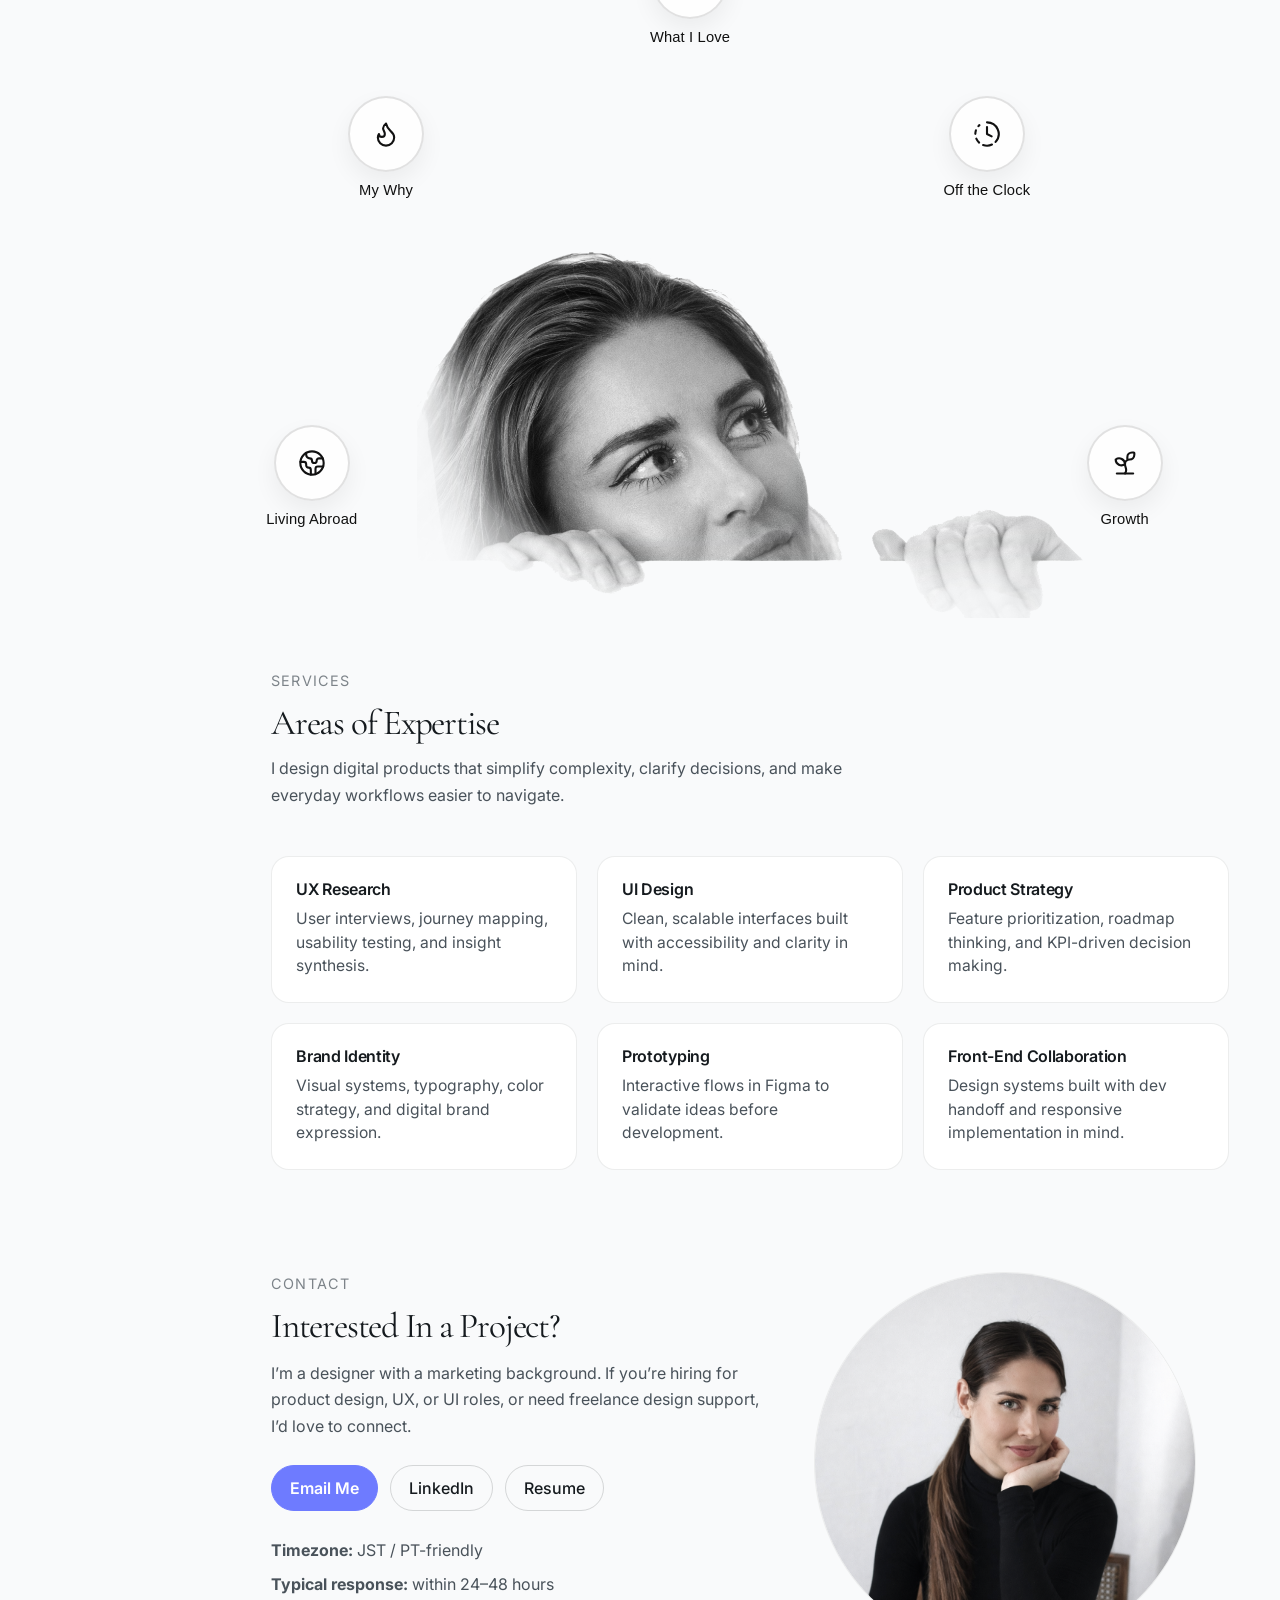
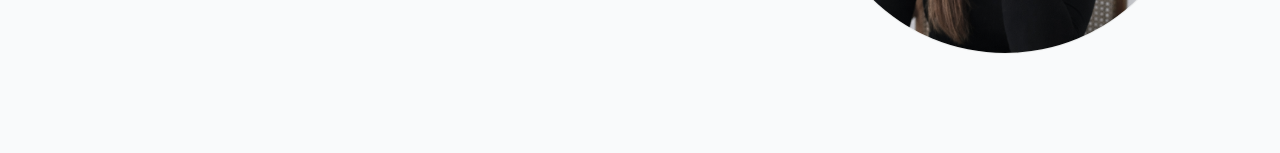
==== commit 7b80937e: "mobile" ====
--- a/index.html
+++ b/index.html
@@ -1,14 +1,14 @@
 <!DOCTYPE html>
 <html lang="en">
 <head>
-  <!-- Google tag (gtag.js) -->
-<script async src="https://www.googletagmanager.com/gtag/js?id=G-QKWTEQQNY9"></script>
+<!-- Google tag (gtag.js) -->
+<script async src="https://www.googletagmanager.com/gtag/js?id=G-ZRZWX5PY3S"></script>
 <script>
   window.dataLayer = window.dataLayer || [];
   function gtag(){dataLayer.push(arguments);}
   gtag('js', new Date());
 
-  gtag('config', 'G-QKWTEQQNY9');
+  gtag('config', 'G-ZRZWX5PY3S');
 </script>
 
   <meta charset="UTF-8" />
@@ -260,7 +260,7 @@
         </svg>
       </a>
   
-      <a href="#" class="icon-link" aria-label="Send message">
+      <a href="mailto:rachelreust@gmail.com" class="icon-link" aria-label="Send message">
         <svg
           xmlns="http://www.w3.org/2000/svg"
           viewBox="0 0 24 24"
@@ -316,9 +316,9 @@
               <path d="M21.731 2.269a2.625 2.625 0 0 0-3.712 0l-1.157 1.157 3.712 3.712 1.157-1.157a2.625 2.625 0 0 0 0-3.712ZM19.513 8.199l-3.712-3.712-8.4 8.4a5.25 5.25 0 0 0-1.32 2.214l-.8 2.685a.75.75 0 0 0 .933.933l2.685-.8a5.25 5.25 0 0 0 2.214-1.32l8.4-8.4Z" />
               <path d="M5.25 5.25a3 3 0 0 0-3 3v10.5a3 3 0 0 0 3 3h10.5a3 3 0 0 0 3-3V13.5a.75.75 0 0 0-1.5 0v5.25a1.5 1.5 0 0 1-1.5 1.5H5.25a1.5 1.5 0 0 1-1.5-1.5V8.25a1.5 1.5 0 0 1 1.5-1.5h5.25a.75.75 0 0 0 0-1.5H5.25Z" />
             </svg>
-            <span class="kpi-num">12+</span>
+            <span class="kpi-num">12+ Years</span>
           </div>
-          <div class="kpi-label">Digital strategy & design</div>
+          <div class="kpi-label">Digital + Creative Strategy</div>
         </div>
 
         <div class="kpi">
@@ -326,7 +326,7 @@
             <svg xmlns="http://www.w3.org/2000/svg" viewBox="0 0 24 24" fill="currentColor" class="navIcon">
               <path fill-rule="evenodd" d="M4.5 9.75a6 6 0 0 1 11.573-2.226 3.75 3.75 0 0 1 4.133 4.303A4.5 4.5 0 0 1 18 20.25H6.75a5.25 5.25 0 0 1-2.23-10.004 6.072 6.072 0 0 1-.02-.496Z" clip-rule="evenodd" />
             </svg>
-            <span class="kpi-num">3+</span>
+            <span class="kpi-num">3+ Years</span>
           </div>
           <div class="kpi-label">SaaS product design</div>
         </div>
@@ -1237,8 +1237,8 @@
     <section id="servicesSection" class="servicesSection">
       <div class="sectionHeader">
         <p class="aboutEyebrow">Services</p>
-        <h2>What I'm Good At</h2>
-        <p>I design thoughtful, strategic digital experiences that blend beauty and usability.</p>
+        <h2>Areas of Expertise</h2>
+        <p>I design digital products that simplify complexity, clarify decisions, and make everyday workflows easier to navigate.</p>
       </div>
 
       <div class="servicesGrid">
@@ -1418,6 +1418,7 @@
     );
 
     mobileMenu.classList.toggle("isOpen");
+    document.body.classList.toggle("mobileMenuOpen", !isOpen);
   });
 
   mobileMenuLinks.forEach((link) => {
@@ -1429,6 +1430,7 @@
       );
 
       mobileMenu.classList.remove("isOpen");
+      document.body.classList.remove("mobileMenuOpen");
     });
   });
 </script>
--- a/css/index.css
+++ b/css/index.css
@@ -1670,16 +1670,7 @@
   }
 
   .heroImage {
-    display: block;
-    position: absolute;
-    top: 50%;
-    left: 50%;
-    transform: translate(-50%, -50%);
-    width: 80%;
-    max-width: 380px;
-    opacity: 0.12;
-    z-index: 0;
-    pointer-events: none;
+    display: none;
   }
 
   .heroCard {
@@ -1855,14 +1846,7 @@
   }
 
   .portraitBase {
-    position: absolute;
-    top: 0;
-    left: 50%;
-    bottom: auto;
-    width: min(70vw, 380px);
-    margin: 0;
-    opacity: 0.12;
-    transform: translate(-50%, -60%);
+    display: none;
   }
 
   .orbitBtn {
@@ -2273,7 +2257,7 @@
 #page.caseStudy .card,
 #page.caseStudy .overviewIntroCard,
 #page.caseStudy .project-summary-card {
-  padding-top: 0;
+  padding: 24px 0 0;
   background: transparent;
   border: 0;
   border-radius: 0;
@@ -3588,26 +3572,37 @@
     display: block;
   }
 
-  /* Dropdown menu */
+  /* Full-screen dropdown menu */
   .mobileMenu {
-    position: absolute;
+    position: fixed;
     top: 64px;
     right: 0;
+    bottom: 0;
     left: 0;
 
-    display: none;
+    display: flex;
+    flex-direction: column;
     width: auto;
-    max-height: calc(100vh - 64px);
+    height: calc(100vh - 64px);
+    height: calc(100dvh - 64px);
     padding: 16px 20px 28px;
     overflow-y: auto;
 
     background: #ffffff;
-    border-bottom: 1px solid #dddddd;
+
+    opacity: 0;
+    visibility: hidden;
+    pointer-events: none;
+    transform: translateY(-8px);
+    transition: opacity 0.28s ease, transform 0.28s ease, visibility 0s linear 0.28s;
   }
 
   .mobileMenu.isOpen {
-    display: flex;
-    flex-direction: column;
+    opacity: 1;
+    visibility: visible;
+    pointer-events: auto;
+    transform: translateY(0);
+    transition: opacity 0.28s ease, transform 0.28s ease, visibility 0s linear 0s;
   }
 
   /* Hamburger and close icons */
@@ -3668,6 +3663,10 @@
   /* Prevent content from sitting behind fixed nav */
   body {
     padding-top: 64px;
+  }
+
+  body.mobileMenuOpen {
+    overflow: hidden;
   }
 }
 
@@ -3725,6 +3724,27 @@
   color: inherit;
   font-weight: 500;
   opacity: 0.75;
+}
+
+.recruiterSummary,
+.caseStudy > .caseSection,
+.csNav {
+  opacity: 1;
+  transform: translateY(0);
+  transition: opacity 0.2s ease, transform 0.2s ease;
+}
+
+.csView-fade-enter {
+  opacity: 0;
+  transform: translateY(3px);
+}
+
+@media (prefers-reduced-motion: reduce) {
+  .recruiterSummary,
+  .caseStudy > .caseSection,
+  .csNav {
+    transition: none;
+  }
 }
 
 /* =========================================
